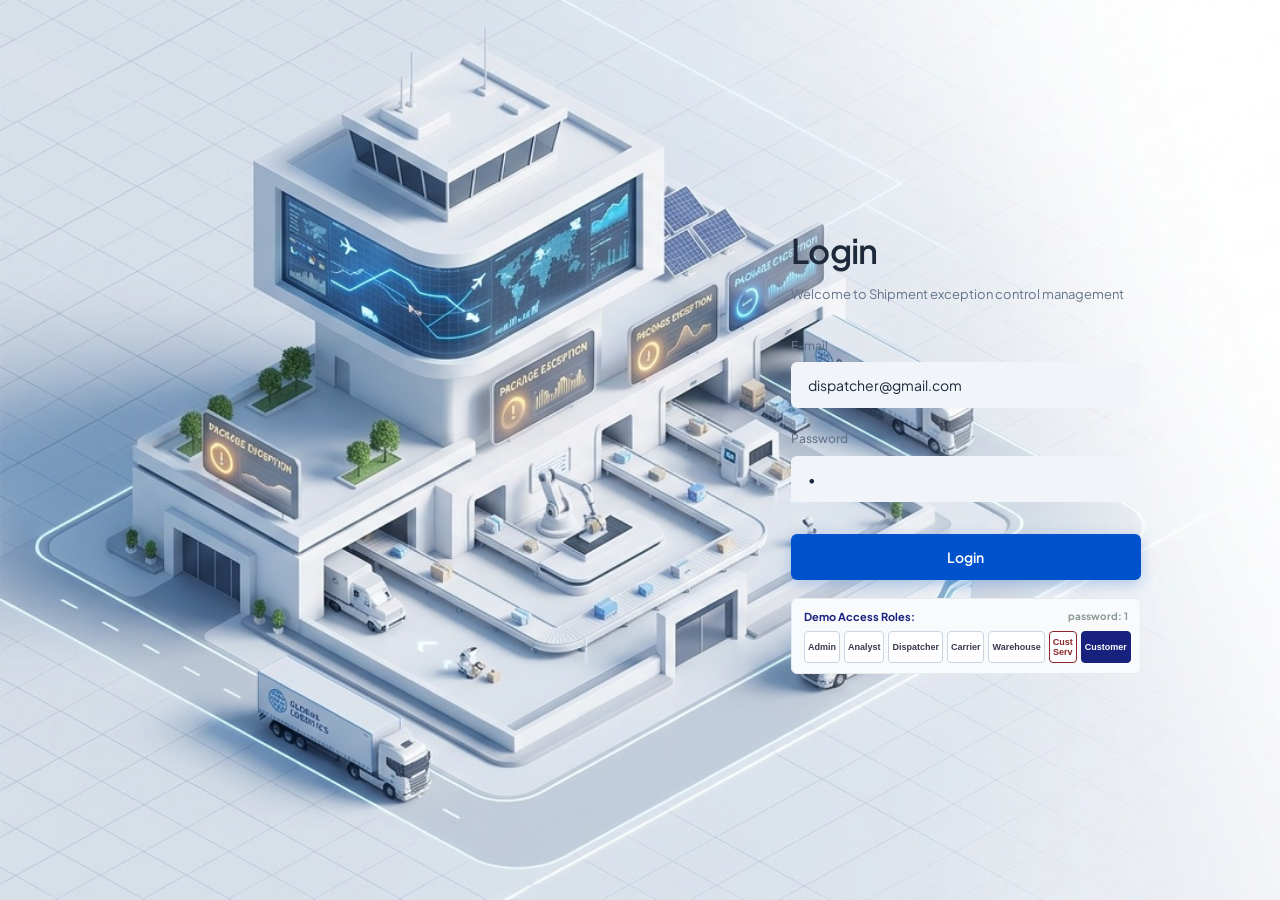
==== index.html @ fb9ab8d2 "Remove Operational Blockers and Incoming Diversion Requests sections from Warehouse Supervisor Dashb" ====
<!DOCTYPE html>
<html lang="en">

<head>
  <meta charset="UTF-8">
  <meta name="viewport" content="width=device-width, initial-scale=1.0">
  <meta name="description"
    content="BRIDGES — Shipment Exception Control Tower. Enterprise logistics deviation monitoring, carrier resource governance, and resolution analytics.">
  <title>BRIDGES — Shipment Exception Control Tower</title>

  <!-- Google Fonts: Plus Jakarta Sans & Inter for exact reference typography -->
  <link rel="preconnect" href="https://fonts.googleapis.com">
  <link rel="preconnect" href="https://fonts.gstatic.com" crossorigin>
  <link
    href="https://fonts.googleapis.com/css2?family=Plus+Jakarta+Sans:ital,wght@0,300;0,400;0,500;0,600;0,700;0,800;1,400;1,600&display=swap"
    rel="stylesheet">

  <!-- Core Stylesheets -->
  <link rel="stylesheet" href="css/main.css?v=16">
  <link rel="stylesheet" href="css/layout.css?v=102">
  <link rel="stylesheet" href="css/components.css?v=65">
  <!-- Leaflet Real-World Geographic Map Engine -->
  <link rel="stylesheet" href="css/vendor/leaflet.css?v=57">
  <!-- Phase 2: Analyst Console Stylesheet (US-17 to US-43) -->
  <link rel="stylesheet" href="css/analyst.css?v=20">
  <!-- Phase 3: Dispatcher / Planner Console Stylesheet (US-44 to US-57) -->
  <link rel="stylesheet" href="css/dispatcher.css?v=19">
  <!-- Phase 4: Carrier Operations User Stylesheet (US-58 to US-78) -->
  <link rel="stylesheet" href="css/carrier.css?v=20">
  <!-- Phase 5: Warehouse Supervisor Stylesheet -->
  <link rel="stylesheet" href="css/warehouse.css?v=96">
  <!-- Phase 6: Customer Service Stylesheet -->
  <link rel="stylesheet" href="css/customer_service.css?v=60">
  <!-- Phase 7: Customer Portal Stylesheet -->
  <link rel="stylesheet" href="css/customer_portal.css?v=52">

  <!-- Immediate Theme & Accent Loader (Prevents theme flash on load) -->
  <script>
    (function () {
      try {
        var t = localStorage.getItem('BRIDGES_THEME');
        var a = localStorage.getItem('BRIDGES_ACCENT');
        if (t && t !== 'light') {
          document.documentElement.setAttribute('data-theme', t);
        }
        if (a) {
          document.documentElement.style.setProperty('--color-royal-navy', a);
        }
      } catch (e) { }
    })();
  </script>
</head>

<body>

  <!-- Dynamic Application Root (renders Login or App Shell) -->
  <div id="app-root"></div>

  <!-- Toast Notification Container -->
  <div id="toast-container"></div>

  <!-- Generic Multi-purpose Modal -->
  <div class="modal-backdrop" id="generic-app-modal">
    <div class="modal-dialog" id="generic-modal-dialog">
      <div class="modal-header">
        <h3 class="modal-title" id="generic-modal-title">Modal Title</h3>
        <button class="modal-close-btn" onclick="UI.closeModal('generic-app-modal')">
          <svg width="18" height="18" viewBox="0 0 24 24" fill="none" stroke="currentColor" stroke-width="2"
            stroke-linecap="round" stroke-linejoin="round">
            <line x1="18" y1="6" x2="6" y2="18"></line>
            <line x1="6" y1="6" x2="18" y2="18"></line>
          </svg>
        </button>
      </div>
      <div class="modal-body" id="generic-modal-body">
        <!-- Content injected dynamically -->
      </div>
    </div>
  </div>

  <!-- Confirmation Dialog Modal -->
  <div class="modal-backdrop" id="app-confirm-modal">
    <div class="modal-dialog modal-dialog-sm">
      <div class="modal-header">
        <h3 class="modal-title">Confirm Action</h3>
        <button class="modal-close-btn" onclick="UI.closeModal('app-confirm-modal')">
          <svg width="18" height="18" viewBox="0 0 24 24" fill="none" stroke="currentColor" stroke-width="2"
            stroke-linecap="round" stroke-linejoin="round">
            <line x1="18" y1="6" x2="6" y2="18"></line>
            <line x1="6" y1="6" x2="18" y2="18"></line>
          </svg>
        </button>
      </div>
      <div class="modal-body">
        <p class="confirm-message">Are you sure you wish to proceed?</p>
      </div>
      <div class="modal-footer">
        <button type="button" class="btn btn-secondary btn-sm"
          onclick="UI.closeModal('app-confirm-modal')">Cancel</button>
        <button type="button" class="btn btn-danger btn-sm" id="confirm-modal-action-btn">Confirm</button>
      </div>
    </div>
  </div>

  <!-- Application Logic Modules in Dependency Order -->
  <script src="js/icons.js?v=19"></script>
  <script src="js/carrier_data.js?v=61"></script>
  <script src="js/store.js?v=97"></script>
  <script src="js/auth.js?v=19"></script>
  <script src="js/ui.js?v=17"></script>
  <!-- Leaflet Real-World Geographic Map Engine -->
  <script src="js/vendor/leaflet.js"></script>
  <script src="js/live_tracking_map.js?v=61"></script>

  <!-- Administrator View Controllers (Phase 1) -->
  <script src="js/views/dashboard.js?v=61"></script>
  <script src="js/views/users.js?v=64"></script>
  <script src="js/views/carriers.js?v=64"></script>
  <script src="js/views/resources.js?v=61"></script>
  <script src="js/views/analytics.js?v=102"></script>
  <script src="js/views/exceptions.js?v=20"></script>
  <script src="js/views/audit.js?v=19"></script>
  <script src="js/views/settings.js?v=62"></script>

  <!-- Control Tower Analyst View Controllers (Phase 2, US-17 to US-43) -->
  <script src="js/views/analyst_dashboard.js?v=21"></script>
  <script src="js/views/analyst_shipments.js?v=73"></script>
  <script src="js/views/analyst_onboarding.js?v=65"></script>
  <script src="js/views/analyst_inbound.js?v=65"></script>
  <script src="js/views/analyst_data_quality.js?v=65"></script>
  <script src="js/views/analyst_queue.js?v=106"></script>
  <script src="js/views/analyst_investigation.js?v=106"></script>
  <script src="js/views/analyst_war_room.js?v=15"></script>
  <script src="js/views/analyst_recoveries.js?v=66"></script>
  <script src="js/views/analyst_events.js?v=15"></script>
  <script src="js/views/analyst_history.js?v=65"></script>

  <!-- Dispatcher / Transport Planner View Controllers (Phase 3, US-44 to US-57) -->
  <script src="js/views/dispatcher_dashboard.js?v=83"></script>
  <script src="js/views/dispatcher_queue.js?v=103"></script>
  <script src="js/views/dispatcher_planning.js?v=104"></script>
  <script src="js/views/dispatcher_carriers.js?v=80"></script>
  <script src="js/views/dispatcher_recoveries.js?v=80"></script>
  <script src="js/views/dispatcher_tracking.js?v=80"></script>
  <script src="js/views/dispatcher_escalations.js?v=80"></script>
  <script src="js/views/dispatcher_approvals.js?v=80"></script>
  <script src="js/views/dispatcher_completed.js?v=80"></script>

  <!-- Phase 4: Carrier Operations User View Controllers (US-58 to US-78) -->
  <script src="js/views/carrier_dashboard.js?v=102"></script>
  <script src="js/views/carrier_requests.js?v=103"></script>
  <script src="js/views/carrier_shipments.js?v=101"></script>
  <script src="js/views/carrier_vehicles.js?v=101"></script>
  <script src="js/views/carrier_drivers.js?v=101"></script>
  <script src="js/views/carrier_execution.js?v=101"></script>
  <script src="js/views/carrier_disruptions.js?v=101"></script>
  <script src="js/views/carrier_delivery.js?v=101"></script>
  <script src="js/views/carrier_history.js?v=101"></script>

  <!-- Warehouse Supervisor View Controllers (Phase 5) -->
  <script src="js/views/warehouse_dashboard.js?v=105"></script>
  <script src="js/views/warehouse_shipments.js?v=101"></script>
  <script src="js/views/warehouse_readiness.js?v=101"></script>
  <script src="js/views/warehouse_docks.js?v=101"></script>
  <script src="js/views/warehouse_picking.js?v=101"></script>
  <script src="js/views/warehouse_loading.js?v=101"></script>
  <script src="js/views/warehouse_handover.js?v=101"></script>
  <script src="js/views/warehouse_diverted.js?v=101"></script>
  <script src="js/views/warehouse_exceptions.js?v=20"></script>
  <script src="js/views/warehouse_history.js?v=101"></script>

  <!-- Phase 6: Customer Service View Controllers -->
  <script src="js/views/cs_dashboard.js?v=101"></script>
  <script src="js/views/cs_shipments.js?v=101"></script>
  <script src="js/views/cs_shipment_detail.js?v=101"></script>
  <script src="js/views/cs_queue.js?v=101"></script>
  <script src="js/views/cs_compose.js?v=101"></script>
  <script src="js/views/cs_history.js?v=101"></script>
  <script src="js/views/cs_escalations.js?v=101"></script>
  <script src="js/views/cs_ai_assistant.js?v=101"></script>

  <!-- Phase 7: Customer Role View Controllers -->
  <script src="js/views/cust_home.js?v=101"></script>
  <script src="js/views/cust_track.js?v=101"></script>
  <script src="js/views/cust_shipment_detail.js?v=101"></script>
  <script src="js/views/cust_notifications.js?v=101"></script>
  <script src="js/views/cust_contact.js?v=101"></script>
  <script src="js/views/cust_queries.js?v=101"></script>
  <script src="js/views/cust_history.js?v=101"></script>
  <script src="js/views/cust_ai_assistant.js?v=101"></script>

  <!-- Application Entrypoint -->
  <script src="js/app.js?v=120"></script>
</body>

</html>
---- css/main.css ----
/* ==========================================================================
   BRIDGES — Shipment Exception Control Tower
   Exact Visual System matching reference dashboard mockup
   Font: Plus Jakarta Sans | Exact Hex Color Tokens
   ========================================================================== */

:root {
  /* Exact Specified Palette */
  --color-signal-red: #EA341F;      /* Critical alerts and destructive actions */
  --color-deep-red: #8C2527;        /* High-severity indicators */
  --color-royal-navy: #18217E;      /* Primary buttons and active navigation */
  --color-light-blue-grey: #E5EBEE; /* Borders, secondary surfaces */
  --color-midnight: #070724;        /* Dark text and strong contrast areas */
  --color-slate-indigo: #424989;    /* Secondary accents */
  --color-charcoal: #393A50;        /* Secondary text and navigation */
  --color-deep-blue: #09104D;       /* Sidebar accents and emphasis */
  --color-muted-sage: #8A9995;      /* Neutral statuses and subdued elements */

  /* Neutral Surfaces & Functional Accents */
  --color-white: #FFFFFF;
  --color-bg-page: #F8F9FA;
  --color-bg-sidebar: #F9FAFB;
  --color-border: #E8ECEF;
  --color-border-subtle: #F1F4F6;
  
  /* Status Colors from Mockup */
  --color-status-green-bg: #EAF7EE;
  --color-status-green-text: #1E8E3E;
  --color-status-blue-bg: #EBF3FC;
  --color-status-blue-text: #1967D2;
  --color-status-red-bg: #FDE8E6;
  --color-status-red-text: #EA341F;
  --color-status-orange-bg: #FEF3D6;
  --color-status-orange-text: #B45309;
  --color-status-grey-bg: #F1F3F5;
  --color-status-grey-text: #5F6368;

  /* Typography */
  --font-family: 'Plus Jakarta Sans', -apple-system, BlinkMacSystemFont, "Segoe UI", Roboto, sans-serif;
  
  /* Shadows */
  --shadow-sm: 0 1px 2px 0 rgba(16, 24, 40, 0.05);
  --shadow-card: 0 1px 3px 0 rgba(16, 24, 40, 0.06), 0 1px 2px 0 rgba(16, 24, 40, 0.04);
  --shadow-md: 0 4px 8px -2px rgba(16, 24, 40, 0.08), 0 2px 4px -2px rgba(16, 24, 40, 0.04);
  --shadow-app: 0 25px 60px -15px rgba(0, 0, 0, 0.45), 0 0 0 1px rgba(255, 255, 255, 0.08);

  /* Radius */
  --radius-xs: 4px;
  --radius-sm: 6px;
  --radius-md: 10px;
  --radius-lg: 14px;
  --radius-xl: 18px;
  --radius-app: 20px;
  --radius-full: 9999px;

  /* Transitions */
  --transition-fast: 0.15s ease;
  --transition-normal: 0.25s ease;
}

/* ==========================================================================
   THEME PALETTES & COLOR CUSTOMIZATIONS (US-Settings)
   ========================================================================== */

/* 1. Obsidian Dark Mode */
html[data-theme="dark"] {
  --color-white: #111827;
  --color-bg-page: #0B0F19;
  --color-bg-sidebar: #0E1626;
  --color-border: #1F293D;
  --color-border-subtle: #192233;
  --color-midnight: #F8FAFC;
  --color-charcoal: #CBD5E1;
  --color-muted-sage: #94A3B8;
  --color-light-blue-grey: #1E293B;
  --color-deep-blue: #1E293B;
  --color-status-green-bg: #064E3B;
  --color-status-green-text: #34D399;
  --color-status-blue-bg: #1E3A8A;
  --color-status-blue-text: #60A5FA;
  --color-status-red-bg: #7F1D1D;
  --color-status-red-text: #F87171;
  --color-status-orange-bg: #78350F;
  --color-status-orange-text: #FBBF24;
  --color-status-grey-bg: #1E293B;
  --color-status-grey-text: #94A3B8;
}

/* 2. Midnight Cyber Blue */
html[data-theme="midnight"] {
  --color-white: #0F172A;
  --color-bg-page: #070D1E;
  --color-bg-sidebar: #0A122C;
  --color-border: #1E293B;
  --color-border-subtle: #172554;
  --color-midnight: #F1F5F9;
  --color-charcoal: #94A3B8;
  --color-muted-sage: #64748B;
  --color-light-blue-grey: #1E293B;
  --color-royal-navy: #2563EB;
  --color-deep-blue: #1D4ED8;
  --color-status-green-bg: #022C22;
  --color-status-green-text: #34D399;
  --color-status-blue-bg: #172554;
  --color-status-blue-text: #38BDF8;
  --color-status-red-bg: #450A0A;
  --color-status-red-text: #F87171;
}

/* 3. Emerald Eco-Logistics */
html[data-theme="emerald"] {
  --color-white: #FFFFFF;
  --color-bg-page: #F0FDF4;
  --color-bg-sidebar: #F7FEE7;
  --color-border: #DCFCE7;
  --color-border-subtle: #BBF7D0;
  --color-midnight: #064E3B;
  --color-charcoal: #166534;
  --color-muted-sage: #65A30D;
  --color-light-blue-grey: #E2E8F0;
  --color-royal-navy: #059669;
  --color-deep-blue: #047857;
}

/* 4. Sunset Amber Industrial */
html[data-theme="sunset"] {
  --color-white: #FFFFFF;
  --color-bg-page: #FFFBEB;
  --color-bg-sidebar: #FEF3C7;
  --color-border: #FDE68A;
  --color-border-subtle: #FEF08A;
  --color-midnight: #451A03;
  --color-charcoal: #78350F;
  --color-muted-sage: #92400E;
  --color-light-blue-grey: #E5E7EB;
  --color-royal-navy: #EA580C;
  --color-deep-blue: #C2410C;
}

/* Theme Adaptive Components for Dark/Midnight Modes */
html[data-theme="dark"] input:not([type="checkbox"]):not([type="radio"]),
html[data-theme="dark"] select,
html[data-theme="dark"] textarea,
html[data-theme="midnight"] input:not([type="checkbox"]):not([type="radio"]),
html[data-theme="midnight"] select,
html[data-theme="midnight"] textarea {
  background-color: #1E293B !important;
  color: #F8FAFC !important;
  border-color: #334155 !important;
}

html[data-theme="dark"] .panel,
html[data-theme="midnight"] .panel,
html[data-theme="dark"] .card,
html[data-theme="midnight"] .card,
html[data-theme="dark"] .modal-dialog,
html[data-theme="midnight"] .modal-dialog {
  background-color: var(--color-white) !important;
  border-color: var(--color-border) !important;
  color: var(--color-midnight) !important;
}

html[data-theme="dark"] .table,
html[data-theme="midnight"] .table,
html[data-theme="dark"] .data-table,
html[data-theme="midnight"] .data-table {
  color: #E2E8F0 !important;
}

html[data-theme="dark"] .table th,
html[data-theme="midnight"] .table th,
html[data-theme="dark"] .data-table th,
html[data-theme="midnight"] .data-table th {
  background-color: #1E293B !important;
  color: #94A3B8 !important;
  border-color: #334155 !important;
}

html[data-theme="dark"] .table td,
html[data-theme="midnight"] .table td,
html[data-theme="dark"] .data-table td,
html[data-theme="midnight"] .data-table td {
  border-color: #1E293B !important;
  color: #E2E8F0 !important;
}

html[data-theme="dark"] .table tbody tr:hover,
html[data-theme="midnight"] .table tbody tr:hover,
html[data-theme="dark"] .data-table tbody tr:hover,
html[data-theme="midnight"] .data-table tbody tr:hover {
  background-color: rgba(255, 255, 255, 0.04) !important;
}

html[data-theme="dark"] .app-topbar,
html[data-theme="midnight"] .app-topbar {
  background-color: var(--color-bg-sidebar) !important;
  border-color: var(--color-border) !important;
}

html[data-theme="dark"] .user-profile-card,
html[data-theme="midnight"] .user-profile-card {
  background-color: #162035 !important;
  border-color: #1E293B !important;
}

html[data-theme="dark"] .app-sidebar,
html[data-theme="midnight"] .app-sidebar {
  background-color: var(--color-bg-sidebar) !important;
  border-color: var(--color-border) !important;
}

/* Reset */
*, *::before, *::after {
  box-sizing: border-box;
  margin: 0;
  padding: 0;
}

html, body {
  height: 100%;
  width: 100%;
  font-family: var(--font-family);
  font-size: 13px;
  line-height: 1.45;
  color: var(--color-midnight);
  -webkit-font-smoothing: antialiased;
  -moz-osx-font-smoothing: grayscale;
}

/* Full Viewport App Presentation */
body {
  margin: 0;
  padding: 0;
  width: 100vw;
  height: 100vh;
  overflow: hidden;
  background-color: var(--color-white);
}

body.modal-open {
  overflow: hidden;
}

a {
  color: inherit;
  text-decoration: none;
}

/* Typography Helpers */
h1, h2, h3, h4, h5, h6 {
  font-family: var(--font-family);
  color: var(--color-midnight);
  font-weight: 700;
  letter-spacing: -0.01em;
}

.font-bold { font-weight: 700 !important; }
.font-semibold { font-weight: 600 !important; }
.font-medium { font-weight: 500 !important; }
.font-normal { font-weight: 400 !important; }

.text-navy { color: var(--color-royal-navy) !important; }
.text-danger { color: var(--color-signal-red) !important; }
.text-deep-red { color: var(--color-deep-red) !important; }
.text-muted { color: #8A9995 !important; }
.text-charcoal { color: var(--color-charcoal) !important; }
.text-midnight { color: var(--color-midnight) !important; }
.text-success { color: #1E8E3E !important; }
.text-warning { color: #B45309 !important; }

.text-xs { font-size: 11px !important; }
.text-sm { font-size: 12px !important; }
.text-base { font-size: 13px !important; }
.text-lg { font-size: 15px !important; }
.text-xl { font-size: 18px !important; }
.text-2xl { font-size: 24px !important; }

.text-right { text-align: right !important; }
.text-center { text-align: center !important; }

.flex { display: flex !important; }
.flex-1 { flex: 1 !important; }
.flex-between { display: flex !important; justify-content: space-between !important; align-items: center !important; }
.items-center { display: flex !important; align-items: center !important; }
.w-full { width: 100% !important; }
.cursor-pointer { cursor: pointer !important; }
.block { display: block !important; }

/* Spacing */
.mt-1 { margin-top: 4px !important; }
.mt-2 { margin-top: 8px !important; }
.mt-3 { margin-top: 12px !important; }
.mt-4 { margin-top: 16px !important; }
.mt-5 { margin-top: 24px !important; }
.mb-2 { margin-bottom: 8px !important; }
.mb-3 { margin-bottom: 12px !important; }
.mb-4 { margin-bottom: 16px !important; }
.p-3 { padding: 12px !important; }
.p-4 { padding: 16px !important; }
.p-5 { padding: 24px !important; }

/* Micro-animations */
@keyframes fadeIn {
  from { opacity: 0; transform: translateY(4px); }
  to { opacity: 1; transform: translateY(0); }
}

@keyframes slideInRight {
  from { opacity: 0; transform: translateX(20px); }
  to { opacity: 1; transform: translateX(0); }
}

.animate-fade-in {
  animation: fadeIn 0.2s cubic-bezier(0.16, 1, 0.3, 1) forwards;
}

.animate-slide-in {
  animation: slideInRight 0.25s cubic-bezier(0.16, 1, 0.3, 1) forwards;
}
---- css/layout.css ----
/* ==========================================================================
   BRIDGES — Layout Architecture
   Encased frame, Sidebar, Topbar, Main Shell matching reference mockup
   ========================================================================== */

/* Full Viewport App Shell */
.app-layout {
  display: flex;
  width: 100vw;
  height: 100vh;
  max-width: 100vw;
  max-height: 100vh;
  background-color: var(--color-white);
  border-radius: 0;
  box-shadow: none;
  border: none;
  overflow: hidden;
  position: relative;
}

/* ==========================================================================
   SIDEBAR (Matches reference: Light-grey, logo, nav groups, bottom user profile)
   ========================================================================== */
.app-sidebar {
  width: 226px;
  min-width: 226px;
  height: 100%;
  background-color: var(--color-bg-sidebar);
  border-right: 1px solid var(--color-border);
  display: flex;
  flex-direction: column;
  transition: width var(--transition-normal), min-width var(--transition-normal);
  z-index: 40;
  user-select: none;
}

.sidebar-is-collapsed .app-sidebar {
  width: 68px;
  min-width: 68px;
}

/* Sidebar Top */
.sidebar-top {
  height: 58px;
  display: flex;
  align-items: center;
  justify-content: space-between;
  padding: 0 16px;
  border-bottom: 1px solid var(--color-border);
}

.sidebar-brand {
  display: flex;
  align-items: center;
  gap: 10px;
  cursor: pointer;
}

.brand-logo-icon {
  width: 32px;
  height: 32px;
  background-color: var(--color-royal-navy);
  border-radius: 8px;
  display: flex;
  align-items: center;
  justify-content: center;
  box-shadow: 0 2px 5px rgba(24, 33, 126, 0.25);
  flex-shrink: 0;
}

.brand-name {
  font-size: 15.5px;
  font-weight: 800;
  letter-spacing: 0.5px;
  color: var(--color-midnight);
}

.sidebar-collapse-btn {
  background: transparent;
  border: none;
  cursor: pointer;
  color: #64748B;
  padding: 5px;
  border-radius: var(--radius-sm);
  display: flex;
  align-items: center;
  justify-content: center;
  transition: all var(--transition-fast);
}

.sidebar-collapse-btn:hover {
  background-color: #EAECEF;
  color: var(--color-midnight);
}

.sidebar-is-collapsed .brand-name {
  display: none;
}

/* Sidebar Navigation Items */
.sidebar-nav {
  flex: 1;
  overflow-y: auto;
  overflow-x: hidden;
  padding: 16px 12px;
}

.sidebar-nav::-webkit-scrollbar {
  width: 4px;
}
.sidebar-nav::-webkit-scrollbar-thumb {
  background-color: #E2E8F0;
  border-radius: 4px;
}

.nav-group-title {
  display: none !important;
}

.sidebar-is-collapsed .nav-group-title {
  display: none;
}

.nav-list {
  list-style: none;
  display: flex;
  flex-direction: column;
  gap: 4px;
  padding: 0;
  margin: 0;
}

.nav-link {
  display: flex;
  align-items: center;
  justify-content: space-between;
  padding: 10px 14px;
  border-radius: 9px;
  color: #475569;
  font-weight: 500;
  font-size: 13px;
  transition: all var(--transition-fast);
  cursor: pointer;
}

.nav-link-left {
  display: flex;
  align-items: center;
  gap: 12px;
  overflow: hidden;
}

.nav-link:hover {
  background-color: #EFF2F5;
  color: var(--color-midnight);
}

.nav-link.active {
  background-color: var(--color-white);
  color: var(--color-royal-navy);
  font-weight: 700;
  box-shadow: 0 1px 3px rgba(0, 0, 0, 0.05);
  border: 1px solid #EDF2F7;
}

.nav-icon {
  display: flex;
  align-items: center;
  justify-content: center;
  color: inherit;
  flex-shrink: 0;
}

.nav-label {
  white-space: nowrap;
  overflow: hidden;
  text-overflow: ellipsis;
}

.nav-arrow {
  font-size: 11px;
  color: #94A3B8;
  display: flex;
}

.sidebar-is-collapsed .nav-label,
.sidebar-is-collapsed .nav-arrow {
  display: none;
}

.sidebar-is-collapsed .nav-link {
  justify-content: center;
  padding: 9px 0;
}

/* Submenu under Shipment */
.nav-submenu {
  list-style: none;
  padding-left: 32px;
  display: flex;
  flex-direction: column;
  gap: 2px;
  margin-top: 2px;
}

.subnav-link {
  display: flex;
  align-items: center;
  padding: 5px 10px;
  border-radius: 6px;
  color: #64748B;
  font-size: 11.5px;
  font-weight: 500;
  transition: all var(--transition-fast);
}

.subnav-link:hover {
  color: var(--color-royal-navy);
  background-color: #EEF2F6;
}

.subnav-link.active {
  color: var(--color-royal-navy);
  font-weight: 700;
}

.sidebar-is-collapsed .nav-submenu {
  display: none;
}

/* Sidebar Footer (Profile Card matching reference: Bima Ary / Bridges Coordinator) */
.sidebar-footer {
  padding: 10px 12px;
  border-top: 1px solid var(--color-border);
  background-color: var(--color-bg-sidebar);
}

.user-profile-card {
  display: flex;
  align-items: center;
  gap: 10px;
  padding: 6px 8px;
  border-radius: 9px;
  background-color: var(--color-white);
  border: 1px solid #E8ECEF;
  cursor: pointer;
  transition: all var(--transition-fast);
}

.user-profile-card:hover {
  border-color: #CBD5E1;
  box-shadow: 0 1px 3px rgba(0, 0, 0, 0.05);
}

.profile-avatar-wrap {
  width: 32px;
  height: 32px;
  border-radius: 6px;
  overflow: hidden;
  flex-shrink: 0;
}

.profile-avatar-img {
  width: 100%;
  height: 100%;
  object-fit: cover;
}

.profile-info-wrap {
  display: flex;
  flex-direction: column;
  flex: 1;
  overflow: hidden;
}

.profile-name {
  font-size: 12px;
  font-weight: 700;
  color: var(--color-midnight);
  white-space: nowrap;
  overflow: hidden;
  text-overflow: ellipsis;
}

.profile-sub {
  font-size: 10.5px;
  color: #64748B;
  white-space: nowrap;
  overflow: hidden;
  text-overflow: ellipsis;
}

.profile-chevron {
  color: #94A3B8;
  display: flex;
  align-items: center;
}

.profile-logout-icon-btn {
  background: transparent;
  border: none;
  cursor: pointer;
  color: #94A3B8;
  display: flex;
  align-items: center;
  justify-content: center;
  padding: 5px;
  border-radius: 6px;
  transition: all var(--transition-fast);
  margin-left: auto;
}

.profile-logout-icon-btn:hover {
  background: #FEE2E2;
  color: #EA341F;
}

.sidebar-is-collapsed .profile-info-wrap,
.sidebar-is-collapsed .profile-chevron,
.sidebar-is-collapsed .profile-logout-icon-btn {
  display: none;
}

.sidebar-is-collapsed .user-profile-card {
  padding: 4px;
  justify-content: center;
}

/* ==========================================================================
   MAIN CONTENT WRAPPER & TOPBAR (Matching reference image)
   ========================================================================== */
.app-main-wrapper {
  flex: 1;
  display: flex;
  flex-direction: column;
  height: 100%;
  overflow: hidden;
  background-color: var(--color-white);
}

.app-topbar {
  height: 56px;
  min-height: 56px;
  background-color: var(--color-white);
  border-bottom: 1px solid var(--color-border);
  display: flex;
  align-items: center;
  justify-content: space-between;
  padding: 0 20px;
  z-index: 30;
}

.topbar-left {
  display: flex;
  align-items: center;
}

.topbar-page-title {
  font-size: 17px;
  font-weight: 700;
  color: var(--color-midnight);
  letter-spacing: -0.01em;
}

.topbar-right {
  display: flex;
  align-items: center;
  gap: 12px;
}

/* ==========================================================================
   COMMAND SEARCH BAR & QUICK-ACTION PALETTE (Unique Modern Stadium Design)
   ========================================================================== */
.global-search-container {
  position: relative;
  display: flex;
  align-items: center;
}

.global-search-bar {
  position: relative;
  display: flex;
  align-items: center;
  gap: 8px;
  height: 38px;
  width: 330px;
  padding: 0 8px 0 6px;
  border-radius: 9999px;
  background: linear-gradient(135deg, #F8FAFC 0%, #F1F5F9 100%);
  border: 1.5px solid #E2E8F0;
  box-shadow: inset 0 1px 2px rgba(255, 255, 255, 0.8), 0 1px 3px rgba(15, 23, 42, 0.04);
  cursor: text;
  transition: all 0.25s cubic-bezier(0.16, 1, 0.3, 1);
  box-sizing: border-box;
}

.global-search-bar:hover {
  background: #FFFFFF;
  border-color: #CBD5E1;
  box-shadow: inset 0 1px 2px rgba(255, 255, 255, 0.9), 0 3px 8px rgba(15, 23, 42, 0.06);
}

.global-search-bar:focus-within {
  width: 400px;
  background: #FFFFFF;
  border-color: var(--color-royal-navy, #18217E);
  box-shadow: 0 0 0 3px rgba(24, 33, 126, 0.12), 0 6px 20px rgba(24, 33, 126, 0.08);
}

/* Glowing Lens Ring */
.search-lens-ring {
  width: 26px;
  height: 26px;
  border-radius: 50%;
  background: rgba(24, 33, 126, 0.06);
  color: var(--color-royal-navy, #18217E);
  display: flex;
  align-items: center;
  justify-content: center;
  flex-shrink: 0;
  transition: all 0.2s ease;
}

.global-search-bar:focus-within .search-lens-ring {
  background: var(--color-royal-navy, #18217E);
  color: #FFFFFF;
  transform: scale(1.05);
}

/* Intelligent Scope Chip */
.search-scope-chip {
  display: inline-flex;
  align-items: center;
  gap: 4px;
  padding: 2px 7px;
  border-radius: 9999px;
  background: rgba(24, 33, 126, 0.08);
  color: var(--color-royal-navy, #18217E);
  font-size: 10px;
  font-weight: 700;
  letter-spacing: 0.3px;
  text-transform: uppercase;
  flex-shrink: 0;
  user-select: none;
}

.search-scope-chip .scope-sparkle {
  color: #F59E0B;
  font-size: 11px;
}

/* Input text */
.global-search-bar input {
  flex: 1;
  min-width: 0;
  height: 100%;
  border: none;
  background: transparent;
  outline: none;
  font-size: 12px;
  font-weight: 500;
  color: var(--color-midnight, #0F172A);
  font-family: inherit;
  padding: 0;
  margin: 0;
}

.global-search-bar input::placeholder {
  color: #94A3B8;
  font-size: 11.5px;
  font-weight: 400;
}

/* Clear Button */
.search-clear-btn {
  width: 18px;
  height: 18px;
  border-radius: 50%;
  border: none;
  background: #E2E8F0;
  color: #64748B;
  font-size: 10px;
  font-weight: 700;
  cursor: pointer;
  display: flex;
  align-items: center;
  justify-content: center;
  flex-shrink: 0;
  padding: 0;
  transition: all 0.15s ease;
}

.search-clear-btn:hover {
  background: #CBD5E1;
  color: #0F172A;
}

/* Tactile 3D Keycaps */
.search-keycap-group {
  display: inline-flex;
  align-items: center;
  gap: 3px;
  flex-shrink: 0;
  user-select: none;
}

.search-kbd-key {
  display: inline-flex;
  align-items: center;
  justify-content: center;
  min-width: 18px;
  height: 18px;
  padding: 0 4px;
  font-size: 9.5px;
  font-weight: 700;
  font-family: -apple-system, BlinkMacSystemFont, "Segoe UI", Roboto, sans-serif;
  color: #475569;
  background: #FFFFFF;
  border: 1px solid #CBD5E1;
  border-bottom: 2px solid #94A3B8;
  border-radius: 4px;
  box-shadow: 0 1px 1px rgba(0, 0, 0, 0.05);
  line-height: 1;
}

.global-search-bar:focus-within .search-kbd-key {
  border-color: #94A3B8;
  color: #1E293B;
}

/* Quick-Suggestions Dropdown Palette */
.search-suggestions-dropdown {
  position: absolute;
  top: calc(100% + 8px);
  right: 0;
  width: 400px;
  background: #FFFFFF;
  border: 1px solid #E2E8F0;
  border-radius: 12px;
  box-shadow: 0 12px 32px rgba(15, 23, 42, 0.12), 0 2px 6px rgba(15, 23, 42, 0.04);
  padding: 12px 14px;
  z-index: 1000;
  animation: searchDropFade 0.18s cubic-bezier(0.16, 1, 0.3, 1);
}

@keyframes searchDropFade {
  from { opacity: 0; transform: translateY(-4px); }
  to { opacity: 1; transform: translateY(0); }
}

.suggestions-header {
  display: flex;
  align-items: center;
  justify-content: space-between;
  margin-bottom: 8px;
  padding-bottom: 6px;
  border-bottom: 1px solid #F1F5F9;
}

.suggestions-title {
  font-size: 11px;
  font-weight: 700;
  color: #475569;
  text-transform: uppercase;
  letter-spacing: 0.4px;
}

.suggestions-hint {
  font-size: 10px;
  color: #94A3B8;
}

.suggestions-chips-row {
  display: flex;
  flex-wrap: wrap;
  gap: 6px;
  margin-bottom: 10px;
}

.sugg-chip {
  display: inline-flex;
  align-items: center;
  gap: 5px;
  padding: 5px 10px;
  border-radius: 8px;
  border: 1px solid #E2E8F0;
  background: #F8FAFC;
  color: #334155;
  font-size: 11.5px;
  font-weight: 600;
  cursor: pointer;
  transition: all 0.15s ease;
}

.sugg-chip:hover {
  background: #EEF2F6;
  border-color: #CBD5E1;
  color: var(--color-royal-navy, #18217E);
  transform: translateY(-1px);
}

.sugg-chip .sugg-icon {
  font-size: 12px;
}

.suggestions-footer {
  font-size: 11px;
  color: #64748B;
  background: #F8FAFC;
  padding: 6px 10px;
  border-radius: 6px;
  line-height: 1.4;
}

.suggestions-footer code {
  background: #E2E8F0;
  padding: 1px 4px;
  border-radius: 3px;
  font-size: 10px;
  color: #0F172A;
}

/* Dark Theme Overrides */
html[data-theme="dark"] .global-search-bar,
html[data-theme="midnight"] .global-search-bar {
  background: rgba(30, 41, 59, 0.7);
  border-color: #334155;
  box-shadow: inset 0 1px 1px rgba(255, 255, 255, 0.05);
}

html[data-theme="dark"] .global-search-bar:focus-within,
html[data-theme="midnight"] .global-search-bar:focus-within {
  background: #0F172A;
  border-color: #38BDF8;
  box-shadow: 0 0 0 3px rgba(56, 189, 248, 0.2);
}

html[data-theme="dark"] .global-search-bar input,
html[data-theme="midnight"] .global-search-bar input {
  color: #F8FAFC;
}

html[data-theme="dark"] .search-lens-ring,
html[data-theme="midnight"] .search-lens-ring {
  background: rgba(56, 189, 248, 0.15);
  color: #38BDF8;
}

html[data-theme="dark"] .search-scope-chip,
html[data-theme="midnight"] .search-scope-chip {
  background: rgba(56, 189, 248, 0.15);
  color: #38BDF8;
}

html[data-theme="dark"] .search-kbd-key,
html[data-theme="midnight"] .search-kbd-key {
  background: #1E293B;
  color: #94A3B8;
  border-color: #475569;
  border-bottom-color: #334155;
}

html[data-theme="dark"] .search-suggestions-dropdown,
html[data-theme="midnight"] .search-suggestions-dropdown {
  background: #0F172A;
  border-color: #334155;
  box-shadow: 0 12px 32px rgba(0, 0, 0, 0.4);
}

html[data-theme="dark"] .sugg-chip,
html[data-theme="midnight"] .sugg-chip {
  background: #1E293B;
  border-color: #334155;
  color: #E2E8F0;
}

html[data-theme="dark"] .sugg-chip:hover,
html[data-theme="midnight"] .sugg-chip:hover {
  background: #334155;
  border-color: #38BDF8;
  color: #38BDF8;
}

html[data-theme="dark"] .suggestions-footer,
html[data-theme="midnight"] .suggestions-footer {
  background: #1E293B;
  color: #94A3B8;
}

/* Topbar round notification buttons with red badge counts */
.topbar-round-btn {
  position: relative;
  width: 36px;
  height: 36px;
  box-sizing: border-box;
  display: flex;
  align-items: center;
  justify-content: center;
  border-radius: 8px;
  border: 1px solid #E2E8F0;
  background-color: var(--color-white);
  color: #475569;
  cursor: pointer;
  transition: all var(--transition-fast);
  flex-shrink: 0;
}

.topbar-round-btn:hover {
  background-color: #F8F9FA;
  color: var(--color-midnight);
  border-color: #CBD5E1;
}

.topbar-badge-pill {
  position: absolute;
  top: -4px;
  right: -4px;
  min-width: 15px;
  height: 15px;
  padding: 0 3px;
  font-size: 9.5px;
  font-weight: 700;
  border-radius: 9999px;
  display: flex;
  align-items: center;
  justify-content: center;
  color: var(--color-white);
  background-color: var(--color-signal-red);
  border: 1.5px solid var(--color-white);
}

/* App Main Content Area */
.app-main-content {
  flex: 1;
  overflow-y: auto;
  padding: 16px 20px;
  background-color: var(--color-white);
}

.app-main-content::-webkit-scrollbar {
  width: 6px;
}
.app-main-content::-webkit-scrollbar-thumb {
  background-color: #E2E8F0;
  border-radius: 4px;
}

/* ==========================================================================
   LOGIN VIEW (Full Viewport - 3D Isometric Shipment Exception Control Tower)
   ========================================================================== */
.login-wrapper {
  height: 100vh;
  width: 100vw;
  display: flex;
  align-items: center;
  justify-content: center;
  background-color: #FFFFFF;
  position: fixed;
  top: 0;
  left: 0;
  z-index: 1000;
  padding: 0;
  margin: 0;
  overflow: hidden;
}

.login-card-container {
  width: 100vw;
  height: 100vh;
  max-width: 100vw;
  max-height: 100vh;
  background-color: #FFFFFF;
  background-image: url('../assets/login-exception-tower-clean.jpg');
  background-size: auto 100%;
  background-position: left center;
  background-repeat: no-repeat;
  border-radius: 0;
  box-shadow: none;
  border: none;
  margin: 0;
  padding: 0;
  display: flex;
  position: relative;
  overflow: hidden;
}

.login-illustration-side {
  flex: 1.35;
  height: 100%;
  /* Spacer over 3D isometric shipment exception control tower illustration */
}

.login-form-side {
  flex: 0.85;
  height: 100%;
  display: flex;
  align-items: center;
  justify-content: center;
  padding: 40px 90px 40px 30px;
  box-sizing: border-box;
  background: transparent;
}

.login-form-content {
  width: 100%;
  max-width: 350px;
}

.login-title {
  font-size: 34px;
  font-weight: 600;
  color: #1E293B;
  margin: 0 0 10px 0;
  letter-spacing: -0.02em;
  font-family: 'Plus Jakarta Sans', sans-serif;
}

.login-subtitle {
  font-size: 13px;
  color: #64748B;
  line-height: 1.5;
  margin: 0 0 32px 0;
  font-weight: 400;
}

.login-field-group {
  margin-bottom: 22px;
}

.login-field-label {
  display: block;
  font-size: 12px;
  font-weight: 500;
  color: #64748B;
  margin-bottom: 8px;
}

.login-input {
  width: 100%;
  background-color: #F1F4F9;
  border: 1px solid transparent;
  border-radius: 6px;
  padding: 13px 16px;
  font-size: 14px;
  color: #1E293B;
  box-sizing: border-box;
  outline: none;
  transition: all 0.2s ease;
  font-family: inherit;
}

.login-input:focus {
  background-color: #FFFFFF;
  border-color: #0052CC;
  box-shadow: 0 0 0 3px rgba(0, 82, 204, 0.12);
}

.btn-login-submit {
  width: 100%;
  background-color: #0052CC;
  color: #FFFFFF;
  border: none;
  border-radius: 6px;
  padding: 14px;
  font-size: 14px;
  font-weight: 600;
  cursor: pointer;
  transition: all 0.2s ease;
  box-shadow: 0 4px 14px rgba(0, 82, 204, 0.25);
  font-family: inherit;
  text-align: center;
  margin-top: 10px;
}

.btn-login-submit:hover {
  background-color: #0045B0;
  box-shadow: 0 6px 18px rgba(0, 82, 204, 0.35);
  transform: translateY(-1px);
}

.btn-login-submit:active {
  transform: translateY(0);
}

/* Modals */
.modal-backdrop {
  position: fixed;
  top: 0;
  left: 0;
  width: 100vw;
  height: 100vh;
  background-color: rgba(3, 4, 18, 0.6);
  backdrop-filter: blur(3px);
  display: flex;
  align-items: center;
  justify-content: center;
  z-index: 500;
  opacity: 0;
  pointer-events: none;
  transition: opacity var(--transition-fast);
}

.modal-backdrop.active {
  opacity: 1;
  pointer-events: auto;
}

.modal-dialog {
  background-color: var(--color-white);
  border-radius: var(--radius-lg);
  box-shadow: var(--shadow-app);
  width: 100%;
  max-width: 620px;
  max-height: 90vh;
  overflow-y: auto;
  border: 1px solid var(--color-border);
  display: flex;
  flex-direction: column;
}

.modal-dialog-sm { max-width: 420px; }

.modal-header {
  padding: 16px 20px;
  border-bottom: 1px solid var(--color-border);
  display: flex;
  align-items: center;
  justify-content: space-between;
}

.modal-title {
  font-size: 15px;
  font-weight: 700;
  color: var(--color-midnight);
}

.modal-close-btn {
  background: transparent;
  border: none;
  cursor: pointer;
  color: #94A3B8;
  padding: 4px;
  display: flex;
  align-items: center;
}

.modal-close-btn:hover { color: var(--color-midnight); }

.modal-body {
  padding: 20px;
  overflow-y: auto;
}

.modal-footer {
  padding: 14px 20px;
  border-top: 1px solid var(--color-border);
  display: flex;
  justify-content: flex-end;
  gap: 10px;
  background-color: #FAFAFB;
  border-bottom-left-radius: var(--radius-lg);
  border-bottom-right-radius: var(--radius-lg);
}

/* Toasts */
#toast-container {
  position: fixed;
  bottom: 24px;
  right: 24px;
  z-index: 600;
  display: flex;
  flex-direction: column;
  gap: 8px;
  max-width: 360px;
}

.toast {
  background-color: var(--color-white);
  border-radius: 9px;
  box-shadow: 0 10px 25px rgba(0, 0, 0, 0.12);
  border-left: 4px solid var(--color-royal-navy);
  border: 1px solid #E2E8F0;
  border-left-width: 4px;
  padding: 10px 12px;
  display: flex;
  align-items: center;
  gap: 10px;
  font-size: 12.5px;
  color: var(--color-midnight);
}

.toast-success { border-left-color: #1E8E3E; }
.toast-error { border-left-color: var(--color-signal-red); }
.toast-info { border-left-color: var(--color-royal-navy); }

.toast-content { flex: 1; }
.toast-close { background: transparent; border: none; cursor: pointer; color: #94A3B8; }
.toast-fade-out { opacity: 0; transform: translateX(20px); }

/* ==========================================================================
   USE CASE 4.1 END-TO-END FLOW BAR & VALUE METRICS BANNER
   ========================================================================== */
.usecase-flow-bar-container {
  background: #FFFFFF;
  border-bottom: 1px solid #E2E8F0;
  padding: 8px 18px;
  flex-shrink: 0;
  transition: all 0.2s ease;
  z-index: 25;
}

.usecase-flow-top-row {
  display: flex;
  align-items: center;
  justify-content: space-between;
  gap: 12px;
  flex-wrap: wrap;
}

.usecase-flow-title-group {
  display: flex;
  align-items: center;
  gap: 8px;
  flex-wrap: wrap;
}

.usecase-flow-badge {
  font-size: 10px;
  font-weight: 800;
  text-transform: uppercase;
  letter-spacing: 0.5px;
  padding: 2px 7px;
  border-radius: 4px;
  background: rgba(24, 33, 126, 0.08);
  color: #18217E;
  border: 1px solid rgba(24, 33, 126, 0.2);
}

.usecase-flow-title {
  font-size: 13px;
  font-weight: 800;
  color: #070724;
}

.usecase-flow-step-pill {
  font-size: 11px;
  font-weight: 700;
  color: #18217E;
  background: #EBF3FC;
  padding: 2px 8px;
  border-radius: 12px;
  border: 1px solid #C7DCFA;
}

.usecase-flow-metrics-group {
  display: flex;
  align-items: center;
  gap: 8px;
  flex-wrap: wrap;
}

.usecase-metric-chip {
  font-size: 11px;
  color: #393A50;
  background: #F8FAFC;
  border: 1px solid #E2E8F0;
  padding: 3px 8px;
  border-radius: 12px;
  white-space: nowrap;
}

.usecase-collapse-toggle {
  background: transparent;
  border: 1px solid #CBD5E1;
  border-radius: 4px;
  padding: 3px 6px;
  cursor: pointer;
  color: #64748B;
  display: inline-flex;
  align-items: center;
  justify-content: center;
  transition: all 0.2s;
}

.usecase-collapse-toggle:hover {
  background: #E2E8F0;
  color: #070724;
}

.usecase-flow-steps-row {
  display: grid;
  grid-template-columns: repeat(8, 1fr);
  gap: 6px;
  margin-top: 8px;
  transition: all 0.2s ease;
}

.usecase-flow-bar-container.is-collapsed .usecase-flow-steps-row {
  display: none !important;
}

.usecase-flow-step-item {
  display: flex;
  align-items: center;
  gap: 6px;
  padding: 5px 8px;
  background: #F8FAFC;
  border: 1px solid #E2E8F0;
  border-radius: 6px;
  cursor: pointer;
  position: relative;
  transition: all 0.15s;
  user-select: none;
}

.usecase-flow-step-item:hover {
  border-color: #18217E;
  background: #F0F4FF;
  transform: translateY(-1px);
}

.usecase-flow-step-item.active {
  background: #18217E;
  border-color: #18217E;
  color: #FFFFFF;
  box-shadow: 0 2px 6px rgba(24, 33, 126, 0.25);
}

.usecase-flow-step-item.active .usecase-step-num-pill {
  background: #FFFFFF;
  color: #18217E;
  font-weight: 800;
}

.usecase-flow-step-item.active .usecase-step-name {
  color: #FFFFFF;
  font-weight: 800;
}

.usecase-flow-step-item.active .usecase-step-actor {
  color: #CBD5E1;
}

.usecase-flow-step-item.active .usecase-step-arrow {
  color: #93C5FD;
}

.usecase-flow-step-item.past {
  border-color: #CBD5E1;
  background: #F1F5F9;
}

.usecase-step-num-pill {
  width: 17px;
  height: 17px;
  border-radius: 50%;
  background: #E2E8F0;
  color: #070724;
  font-size: 9.5px;
  font-weight: 700;
  display: flex;
  align-items: center;
  justify-content: center;
  flex-shrink: 0;
}

.usecase-step-body {
  flex: 1;
  min-width: 0;
  line-height: 1.15;
}

.usecase-step-name {
  font-size: 11px;
  font-weight: 700;
  color: #070724;
  white-space: nowrap;
  overflow: hidden;
  text-overflow: ellipsis;
}

.usecase-step-actor {
  font-size: 9px;
  color: #64748B;
  white-space: nowrap;
  overflow: hidden;
  text-overflow: ellipsis;
}

.usecase-step-arrow {
  font-size: 12px;
  color: #CBD5E1;
  flex-shrink: 0;
  font-weight: 700;
}

@media (max-width: 1300px) {
  .usecase-flow-steps-row {
    grid-template-columns: repeat(4, 1fr);
  }
}
---- css/components.css ----
/* ==========================================================================
   BRIDGES — Component Library
   Pixel-perfect recreations of KPI cards, Live Tracking map, All Vehicle cards,
   Recent Shipments data table, and Warehouse Capacity progress bars.
   ========================================================================== */

/* Panels & Cards */
.panel {
  background-color: var(--color-white);
  border: 1px solid var(--color-border);
  border-radius: var(--radius-lg);
  box-shadow: 0 1px 3px rgba(16, 24, 40, 0.04);
  padding: 14px 16px;
  position: relative;
}

.panel-header {
  display: flex;
  align-items: center;
  justify-content: space-between;
  margin-bottom: 12px;
}

.panel-title-wrap {
  display: flex;
  align-items: center;
  gap: 6px;
}

.panel-title {
  font-size: 14px;
  font-weight: 700;
  color: var(--color-midnight);
  letter-spacing: -0.01em;
}

.info-circle-icon {
  width: 14px;
  height: 14px;
  border-radius: 9999px;
  border: 1.2px solid #94A3B8;
  color: #94A3B8;
  font-size: 9px;
  font-weight: 700;
  display: inline-flex;
  align-items: center;
  justify-content: center;
  font-family: serif;
  font-style: italic;
  cursor: help;
}

.panel-controls {
  display: flex;
  align-items: center;
  gap: 8px;
}

.btn-icon-subtle {
  background: transparent;
  border: none;
  cursor: pointer;
  color: #94A3B8;
  padding: 3px 5px;
  border-radius: 4px;
  display: flex;
  align-items: center;
  justify-content: center;
  transition: all var(--transition-fast);
}

.btn-icon-subtle:hover {
  color: var(--color-midnight);
  background-color: #F1F5F9;
}

/* ==========================================================================
   TOP 4 KPI CARDS (Matches reference mockup top row)
   ========================================================================== */
.kpi-grid {
  display: grid;
  grid-template-columns: repeat(4, 1fr);
  gap: 16px;
  margin-bottom: 20px;
}

.kpi-card {
  background-color: #FFFFFF;
  border: 1px solid #E5E9EB;
  border-radius: 16px;
  padding: 18px 20px 16px 20px;
  box-shadow: 0 1px 2px rgba(16, 24, 40, 0.04);
  display: flex;
  flex-direction: column;
  transition: transform var(--transition-fast), box-shadow var(--transition-fast);
}

.kpi-card:hover {
  transform: translateY(-1px);
  box-shadow: 0 4px 12px rgba(16, 24, 40, 0.06);
}

.kpi-header {
  display: flex;
  align-items: center;
  justify-content: space-between;
  margin-bottom: 12px;
}

.kpi-title-wrap {
  display: flex;
  align-items: center;
  gap: 8px;
}

.kpi-icon-wrap {
  color: #64748B;
  display: flex;
  align-items: center;
}

.kpi-label {
  font-size: 13.5px;
  font-weight: 500;
  color: #475467;
  letter-spacing: -0.01em;
}

.kpi-action-dots {
  background: #FFFFFF;
  border: 1px solid #E2E8F0;
  border-radius: 8px;
  width: 28px;
  height: 22px;
  display: inline-flex;
  align-items: center;
  justify-content: center;
  color: #94A3B8;
  cursor: pointer;
  transition: all var(--transition-fast);
  padding: 0;
}

.kpi-action-dots:hover {
  border-color: #CBD5E1;
  color: #475569;
  background-color: #F8FAFC;
}

.kpi-metric {
  font-size: 26px;
  font-weight: 700;
  color: #0F172A;
  line-height: 1.15;
  margin-bottom: 16px;
  letter-spacing: -0.02em;
}

.kpi-footer {
  display: flex;
  align-items: center;
  justify-content: space-between;
  font-size: 12px;
}

.kpi-subtext {
  color: #94A3B8;
  font-weight: 400;
  font-size: 12px;
}

.kpi-trend {
  display: inline-flex;
  align-items: center;
  gap: 3px;
  font-weight: 600;
  font-size: 12px;
}

.trend-positive {
  color: #10B981;
}

.trend-positive svg {
  stroke: #10B981;
  stroke-width: 2.5;
}

.trend-pill-negative {
  background-color: #FEE4E2;
  color: #D92D20;
  border-radius: 9999px;
  padding: 1px 7px;
  font-size: 11.5px;
  font-weight: 600;
  display: inline-flex;
  align-items: center;
  gap: 2px;
}

.trend-pill-negative svg {
  stroke: #D92D20;
  stroke-width: 2.5;
}

/* ==========================================================================
   DASHBOARD 2-COLUMN GRID (Map & Fleet, Shipments & Warehouse)
   ========================================================================== */
.dashboard-grid-2col {
  display: grid;
  grid-template-columns: 2.15fr 1fr;
  gap: 14px;
  margin-bottom: 14px;
}

/* Live Tracking Map Panel */
.map-viewport-container {
  position: relative;
  width: 100%;
  height: 330px;
  border-radius: 10px;
  overflow: hidden;
  border: 1px solid #E2E8F0;
  background-color: #F0F4F8;
}

.map-canvas-svg {
  width: 100%;
  height: 100%;
  display: block;
}

/* Zoom controls in top-left */
.map-zoom-controls {
  position: absolute;
  top: 12px;
  left: 12px;
  background-color: var(--color-white);
  border: 1px solid #E2E8F0;
  border-radius: 6px;
  box-shadow: 0 2px 4px rgba(0, 0, 0, 0.05);
  display: flex;
  flex-direction: column;
  z-index: 1000;
}

.map-zoom-btn {
  background: transparent;
  border: none;
  width: 26px;
  height: 26px;
  font-size: 14px;
  font-weight: 700;
  color: #475569;
  cursor: pointer;
  display: flex;
  align-items: center;
  justify-content: center;
}

.map-zoom-btn:hover { background-color: #F8FAFC; color: var(--color-midnight); }
.map-zoom-btn:first-child { border-bottom: 1px solid #E2E8F0; }

/* Floating Detail Tracking Card (Matches Reference Image) */
.map-floating-card {
  position: absolute;
  top: 10px;
  right: 10px;
  width: 236px;
  z-index: 1000;
}

.detail-tracking-box {
  background-color: var(--color-white);
  border: 1px solid #E2E8F0;
  border-radius: 10px;
  padding: 10px;
  box-shadow: 0 4px 12px rgba(0, 0, 0, 0.08);
  display: flex;
  flex-direction: column;
  gap: 8px;
}

.detail-header {
  display: flex;
  align-items: center;
  justify-content: space-between;
  padding-bottom: 4px;
}

.detail-title {
  font-size: 11.5px;
  font-weight: 700;
  color: var(--color-midnight);
}

.detail-unit-card {
  border: 1px solid #E2E8F0;
  border-radius: 8px;
  padding: 8px;
  background-color: var(--color-white);
}

.detail-unit-card.active-route {
  border-color: #CBD5E1;
}

.detail-unit-card.delayed-route {
  border-color: #FCA5A5;
  background-color: #FFFDFD;
}

.unit-top {
  display: flex;
  align-items: center;
  justify-content: space-between;
  margin-bottom: 6px;
}

.unit-code {
  font-size: 12.5px;
  font-weight: 800;
  color: var(--color-midnight);
}

.status-pill {
  display: inline-flex;
  align-items: center;
  gap: 4px;
  font-size: 9.5px;
  font-weight: 700;
  padding: 1.5px 6px;
  border-radius: 9999px;
}

.status-pill.on-route {
  background-color: #EBF3FC;
  color: #1967D2;
}

.status-pill.delayed {
  background-color: #FDE8E6;
  color: var(--color-signal-red);
}

.status-pill.loading {
  background-color: #EBF3FC;
  color: #1967D2;
}

.status-pill.delivered {
  background-color: #EAF7EE;
  color: #1E8E3E;
}

.status-pill.available {
  background-color: #ECFDF5;
  color: #059669;
  border: 1px solid #A7F3D0;
}

.detail-unit-card.arrived-route {
  border-color: #A7F3D0;
  background-color: #F0FDF4;
}

.status-pill-dot {
  width: 4px;
  height: 4px;
  border-radius: 9999px;
  background-color: currentColor;
}

.unit-path {
  display: flex;
  align-items: center;
  justify-content: space-between;
  margin-bottom: 6px;
}

.path-stop {
  display: flex;
  flex-direction: column;
}

.path-code {
  font-size: 11px;
  font-weight: 800;
  color: var(--color-midnight);
}

.path-label {
  font-size: 9px;
  color: #94A3B8;
  line-height: 1.2;
}

.path-line-wrap {
  flex: 1;
  display: flex;
  align-items: center;
  justify-content: center;
  margin: 0 6px;
  position: relative;
}

.path-bullet {
  width: 5px;
  height: 5px;
  border-radius: 9999px;
}

.path-bullet.green { background-color: #1E8E3E; }
.path-bullet.red { background-color: var(--color-signal-red); }

.path-line {
  position: absolute;
  top: 50%;
  left: 0;
  right: 0;
  height: 1.5px;
  background-color: #E2E8F0;
  z-index: 1;
}

.path-bullet {
  position: relative;
  z-index: 2;
}

.unit-telemetry {
  display: flex;
  align-items: center;
  justify-content: space-between;
  font-size: 9.5px;
  color: #64748B;
  border-top: 1px dashed #E2E8F0;
  padding-top: 4px;
  margin-top: 4px;
}

.telemetry-item {
  display: flex;
  align-items: center;
  gap: 4px;
}

.telemetry-speed-green {
  font-weight: 700;
  color: #1E8E3E;
}

.telemetry-speed-grey {
  font-weight: 700;
  color: #94A3B8;
}

.unit-driver-row {
  display: flex;
  align-items: center;
  justify-content: space-between;
  margin-top: 4px;
  font-size: 9.5px;
}

.driver-info {
  display: flex;
  align-items: center;
  gap: 5px;
}

.driver-avatar-mini {
  width: 16px;
  height: 16px;
  border-radius: 9999px;
  background-color: #E2E8F0;
  object-fit: cover;
}

.driver-name {
  color: var(--color-midnight);
  font-weight: 600;
}

.unit-eta {
  color: #475569;
  font-weight: 500;
}

/* ==========================================================================
   ALL VEHICLE PANEL (Matches Reference Image Right Column)
   ========================================================================== */
.btn-sort-by {
  display: inline-flex;
  align-items: center;
  gap: 4px;
  background-color: var(--color-white);
  border: 1px solid #E2E8F0;
  border-radius: 6px;
  padding: 3px 8px;
  font-size: 11px;
  font-weight: 600;
  color: #475569;
  cursor: pointer;
  transition: all var(--transition-fast);
}

.btn-sort-by:hover { background-color: #F8FAFC; color: var(--color-midnight); }

.fleet-items-container {
  display: flex;
  flex-direction: column;
  gap: 8px;
}

.fleet-row-card {
  display: flex;
  align-items: center;
  gap: 12px;
  padding: 10px 12px;
  border-radius: 10px;
  border: 1px solid #EDF2F7;
  background-color: var(--color-white);
  transition: all var(--transition-fast);
}

.fleet-row-card:hover {
  border-color: #CBD5E1;
  box-shadow: 0 2px 4px rgba(0, 0, 0, 0.04);
}

.fleet-icon-col {
  width: 36px;
  height: 36px;
  display: flex;
  align-items: center;
  justify-content: center;
  flex-shrink: 0;
  color: var(--color-royal-navy);
}

.fleet-info-col {
  flex: 1;
  display: flex;
  flex-direction: column;
  gap: 1px;
}

.fleet-category-tag {
  font-size: 9.5px;
  color: #94A3B8;
  font-weight: 600;
}

.fleet-id {
  font-size: 13px;
  font-weight: 800;
  color: var(--color-midnight);
}

.fleet-model {
  font-size: 10.5px;
  color: #64748B;
  white-space: nowrap;
  overflow: hidden;
  text-overflow: ellipsis;
  max-width: 120px;
}

.fleet-status-col {
  display: flex;
  flex-direction: column;
  align-items: flex-end;
  gap: 3px;
}

.fleet-status-tag {
  font-size: 10px;
  font-weight: 700;
}

.fleet-status-tag.active { color: #1E8E3E; }
.fleet-status-tag.inactive { color: #94A3B8; }
.fleet-status-tag.maintenance { color: #B45309; }

.fleet-load-sub {
  font-size: 10px;
  color: #94A3B8;
  font-weight: 500;
}

/* ==========================================================================
   RECENT SHIPMENTS DATA TABLE (Matches Reference Image)
   ========================================================================== */
.table-responsive {
  width: 100%;
  overflow-x: auto;
}

.data-table {
  width: 100%;
  border-collapse: separate;
  border-spacing: 0;
  text-align: left;
}

.data-table th {
  color: #64748B;
  font-size: 11px;
  font-weight: 600;
  padding: 8px 10px;
  border-bottom: 1px solid #EDF2F7;
  white-space: nowrap;
}

.data-table td {
  padding: 10px 10px;
  border-bottom: 1px solid #F1F4F6;
  font-size: 12px;
  color: var(--color-midnight);
  vertical-align: middle;
}

.data-table tbody tr:hover {
  background-color: #F8FAFC;
}

.th-content {
  display: inline-flex;
  align-items: center;
  gap: 4px;
}

.sort-icon-subtle {
  font-size: 10px;
  color: #94A3B8;
}

.vehicle-cell-inline {
  display: inline-flex;
  align-items: center;
  gap: 5px;
  font-weight: 600;
  color: var(--color-midnight);
  font-size: 12px;
}

.driver-cell-inline {
  display: inline-flex;
  align-items: center;
  gap: 6px;
}

.driver-avatar-circle {
  width: 20px;
  height: 20px;
  border-radius: 9999px;
  object-fit: cover;
  background-color: #E2E8F0;
}

/* ==========================================================================
   WAREHOUSE CAPACITY (Matches Reference Image Progress Bars)
   ========================================================================== */
.warehouse-progress-list {
  display: flex;
  flex-direction: column;
  gap: 16px;
  padding-top: 4px;
}

.warehouse-progress-item {
  display: flex;
  flex-direction: column;
  gap: 6px;
}

.progress-labels {
  display: flex;
  justify-content: space-between;
  align-items: center;
  font-size: 12px;
  font-weight: 700;
  color: var(--color-midnight);
}

.hub-pct {
  font-weight: 700;
  color: var(--color-midnight);
}

.progress-bar-container {
  width: 100%;
  height: 14px;
  background-color: #EDF2F7;
  border-radius: 7px;
  overflow: hidden;
}

.progress-bar-fill {
  height: 100%;
  border-radius: 7px;
  transition: width 0.6s ease-out;
}

/* Navy gradient fill matching reference image */
.fill-navy-gradient {
  background: linear-gradient(90deg, #18217E 0%, #09104D 100%);
}

/* ==========================================================================
   BUTTONS & FORM CONTROLS
   ========================================================================== */
.btn {
  display: inline-flex;
  align-items: center;
  justify-content: center;
  gap: 6px;
  font-weight: 600;
  font-size: 12.5px;
  padding: 7px 14px;
  border-radius: 8px;
  border: 1px solid transparent;
  cursor: pointer;
  transition: all var(--transition-fast);
  white-space: nowrap;
}

.btn-primary {
  background-color: var(--color-royal-navy);
  color: var(--color-white);
}

.btn-primary:hover {
  background-color: var(--color-deep-blue);
  box-shadow: 0 2px 5px rgba(24, 33, 126, 0.25);
}

.btn-secondary {
  background-color: var(--color-white);
  border-color: #CBD5E1;
  color: #475569;
}

.btn-secondary:hover {
  background-color: #F8FAFC;
  color: var(--color-midnight);
}

.btn-danger {
  background-color: var(--color-signal-red);
  color: var(--color-white);
}

.btn-sm {
  padding: 4px 10px;
  font-size: 11.5px;
  border-radius: 6px;
}

.btn-lg {
  padding: 10px 18px;
  font-size: 14px;
}

.btn-block { width: 100%; }

.action-buttons-group {
  display: inline-flex;
  align-items: center;
  justify-content: center;
  gap: 6px;
  white-space: nowrap;
  flex-wrap: nowrap;
}

.btn-icon-action {
  background: transparent;
  border: 1px solid transparent;
  cursor: pointer;
  color: #64748B;
  width: 28px;
  height: 28px;
  padding: 0;
  border-radius: 6px;
  display: inline-flex;
  align-items: center;
  justify-content: center;
  transition: all var(--transition-fast);
  flex-shrink: 0;
}

.btn-icon-action:hover {
  background-color: #F1F5F9;
  color: var(--color-royal-navy);
  border-color: #E2E8F0;
}

/* Form Controls */
.form-grid {
  display: grid;
  grid-template-columns: repeat(12, 1fr);
  gap: 12px;
}

.col-12 { grid-column: span 12; }
.col-8 { grid-column: span 8; }
.col-6 { grid-column: span 6; }
.col-4 { grid-column: span 4; }

.form-group {
  display: flex;
  flex-direction: column;
  gap: 4px;
}

.form-label {
  font-size: 12px;
  font-weight: 600;
  color: var(--color-midnight);
}

.required { color: var(--color-signal-red); }

.form-control {
  width: 100%;
  padding: 7px 10px;
  font-size: 12.5px;
  border: 1px solid #CBD5E1;
  border-radius: 7px;
  background-color: var(--color-white);
  color: var(--color-midnight);
  outline: none;
  font-family: inherit;
  transition: all var(--transition-fast);
}

.form-control:focus {
  border-color: var(--color-royal-navy);
  box-shadow: 0 0 0 2px rgba(24, 33, 126, 0.1);
}

.field-hint {
  font-size: 10.5px;
  color: #94A3B8;
}

/* Multi-select Modality Checkbox Cards */
.carrier-modality-checkboxes {
  display: grid;
  grid-template-columns: repeat(3, 1fr);
  gap: 10px;
  margin-top: 4px;
}

.modality-checkbox-card {
  display: flex;
  align-items: center;
  gap: 10px;
  padding: 10px 12px;
  border: 1.5px solid #CBD5E1;
  border-radius: 8px;
  background-color: #FFFFFF;
  cursor: pointer;
  transition: all var(--transition-fast);
  user-select: none;
}

.modality-checkbox-card:hover {
  border-color: #3B82F6;
  background-color: #F8FAFC;
}

.modality-checkbox-card.is-checked {
  border-color: #2563EB;
  background-color: #EFF6FF;
  box-shadow: 0 1px 3px rgba(37, 99, 235, 0.12);
}

.modality-checkbox-card input[type="checkbox"] {
  width: 17px;
  height: 17px;
  cursor: pointer;
  accent-color: #2563EB;
  flex-shrink: 0;
  margin: 0;
}

.modality-card-content {
  display: flex;
  align-items: center;
  gap: 8px;
}

.modality-icon {
  font-size: 20px;
  line-height: 1;
}

.modality-text {
  display: flex;
  flex-direction: column;
}

.modality-text strong {
  font-size: 12.5px;
  color: #1E293B;
  font-weight: 600;
  line-height: 1.2;
}

.modality-text small {
  font-size: 10px;
  color: #64748B;
  line-height: 1.2;
}

.select-wrapper {
  position: relative;
}

.select-wrapper select {
  appearance: none;
  background-color: var(--color-white);
  border: 1px solid #CBD5E1;
  border-radius: 7px;
  padding: 6px 26px 6px 10px;
  font-size: 12px;
  font-weight: 500;
  color: var(--color-midnight);
  outline: none;
  cursor: pointer;
  background-image: url("data:image/svg+xml;charset=UTF-8,%3Csvg%20xmlns%3D%22http%3A%2F%2Fwww.w3.org%2F2000%2Fsvg%22%20width%3D%2212%22%20height%3D%2212%22%20viewBox%3D%220%200%2024%2024%22%20fill%3D%22none%22%20stroke%3D%22%2364748B%22%20stroke-width%3D%222%22%20stroke-linecap%3D%22round%22%20stroke-linejoin%3D%22round%22%3E%3Cpolyline%20points%3D%226%209%2012%2015%2018%209%22%3E%3C%2Fpolyline%3E%3C%2Fsvg%3E");
  background-repeat: no-repeat;
  background-position: right 8px center;
  font-family: inherit;
}

.select-wrapper select:focus {
  border-color: var(--color-royal-navy);
}

/* Toolbar Panel */
.toolbar-panel {
  padding: 10px 14px;
}

.toolbar-row {
  display: flex;
  align-items: center;
  justify-content: space-between;
  gap: 12px;
}

.search-input-group {
  position: relative;
  display: flex;
  align-items: center;
}

.search-input-group .icon {
  position: absolute;
  left: 10px;
  color: #94A3B8;
  display: flex;
}

.search-input-group input {
  width: 100%;
  padding: 6px 28px 6px 32px;
  font-size: 12.5px;
  border: 1px solid #CBD5E1;
  border-radius: 7px;
  outline: none;
  font-family: inherit;
}

.search-input-group input:focus {
  border-color: var(--color-royal-navy);
  box-shadow: 0 0 0 2px rgba(24, 33, 126, 0.1);
}

.clear-search-btn {
  position: absolute;
  right: 8px;
  background: transparent;
  border: none;
  cursor: pointer;
  color: #94A3B8;
  display: flex;
}

.filter-controls-group {
  display: flex;
  align-items: center;
  gap: 8px;
}

/* Page Action Header */
.page-action-header {
  display: flex;
  align-items: center;
  justify-content: space-between;
  margin-bottom: 14px;
  gap: 14px;
}

.header-actions {
  display: flex;
  align-items: center;
  gap: 10px;
  flex-shrink: 0;
  flex-wrap: nowrap;
}

.page-heading {
  font-size: 18px;
  font-weight: 700;
  color: var(--color-midnight);
}

.page-subheading {
  font-size: 11.5px;
  color: #64748B;
  margin-top: 1px;
}

/* Badges */
.badge {
  display: inline-flex;
  align-items: center;
  gap: 4px;
  padding: 2px 7px;
  border-radius: 9999px;
  font-size: 10.5px;
  font-weight: 700;
}

.badge-primary { background-color: #EBF3FC; color: #1967D2; }
.badge-secondary { background-color: #EEF2F6; color: var(--color-slate-indigo); }
.badge-success { background-color: #EAF7EE; color: #1E8E3E; }
.badge-warning { background-color: #FEF3D6; color: #B45309; }
.badge-danger { background-color: #FDE8E6; color: var(--color-signal-red); }
.badge-muted { background-color: #F1F3F5; color: #64748B; }

.badge-role-admin { background-color: #EBF3FC; color: var(--color-royal-navy); border: 1px solid rgba(24, 33, 126, 0.2); }
.badge-role-analyst { background-color: #F4F0FD; color: #6D28D9; border: 1px solid rgba(109, 40, 217, 0.2); }
.badge-role-carrier { background-color: #FEF3D6; color: #B45309; border: 1px solid rgba(180, 83, 9, 0.2); }
.badge-role-planner { background-color: #E0F2FE; color: #0369A1; border: 1px solid rgba(3, 105, 161, 0.2); }
.badge-role-warehouse { background-color: #EAF7EE; color: #1E8E3E; border: 1px solid rgba(30, 142, 62, 0.2); }
.badge-role-support { background-color: #F1F3F5; color: #475569; border: 1px solid rgba(71, 85, 105, 0.2); }

.severity-badge {
  display: inline-flex;
  align-items: center;
  gap: 4px;
  padding: 2px 6px;
  border-radius: 4px;
  font-size: 10.5px;
  font-weight: 700;
}

.severity-dot {
  width: 5px;
  height: 5px;
  border-radius: 9999px;
}

/* User cell in table */
.user-profile-cell {
  display: flex;
  align-items: center;
  gap: 8px;
}

.user-avatar-initials {
  width: 28px;
  height: 28px;
  border-radius: 9999px;
  background-color: #EBF3FC;
  color: var(--color-royal-navy);
  font-weight: 700;
  font-size: 11px;
  display: flex;
  align-items: center;
  justify-content: center;
}

.user-fullname { font-weight: 600; color: var(--color-midnight); }
.user-id-code { font-size: 10.5px; color: #94A3B8; }

.carrier-org-badge {
  display: inline-flex;
  align-items: center;
  gap: 4px;
  background-color: #FEF3D6;
  color: #B45309;
  padding: 2px 6px;
  border-radius: 4px;
  font-size: 11px;
  font-weight: 600;
}

/* Empty State */
.empty-state-panel {
  display: flex;
  flex-direction: column;
  align-items: center;
  justify-content: center;
  padding: 30px 16px;
  text-align: center;
}

.empty-state-icon { color: #94A3B8; margin-bottom: 10px; }
.empty-state-title { font-size: 14px; font-weight: 700; color: var(--color-midnight); }
.empty-state-desc { font-size: 12px; color: #64748B; margin-top: 3px; max-width: 320px; }

/* ==========================================================================
   LIVE FLEET TRACKING & FULLSCREEN TELEMETRY ENGINE
   ========================================================================== */
.live-map-canvas {
  width: 100%;
  height: 100%;
  display: block;
}

.fullscreen-tracking-overlay {
  position: fixed;
  top: 0;
  left: 0;
  width: 100vw;
  height: 100vh;
  background-color: #0B1120;
  z-index: 99999;
  display: flex;
  flex-direction: column;
  overflow: hidden;
}

#fullscreen-live-canvas {
  position: absolute;
  top: 0;
  left: 0;
  width: 100vw;
  height: 100vh;
  z-index: 10;
  display: block;
  cursor: grab;
}

#fullscreen-live-canvas:active {
  cursor: grabbing;
}

.tracking-top-bar {
  position: relative;
  height: 58px;
  background-color: rgba(15, 23, 42, 0.98);
  backdrop-filter: blur(12px);
  border-bottom: 1px solid rgba(255, 255, 255, 0.12);
  padding: 0 20px;
  display: flex;
  align-items: center;
  justify-content: space-between;
  gap: 16px;
  z-index: 5000;
  flex-shrink: 0;
}

.tracking-bar-left {
  display: flex;
  align-items: center;
  gap: 14px;
}

.tracking-brand-badge {
  display: flex;
  align-items: center;
  gap: 8px;
  font-size: 13.5px;
  font-weight: 700;
  color: #FFFFFF;
  letter-spacing: -0.01em;
}

.tracking-pulse-dot {
  width: 9px;
  height: 9px;
  background-color: #00E5FF;
  border-radius: 50%;
  box-shadow: 0 0 10px #00E5FF;
  animation: pulseBeacon 1.8s infinite ease-in-out;
}

@keyframes pulseBeacon {
  0% { transform: scale(0.9); opacity: 0.8; }
  50% { transform: scale(1.3); opacity: 1; box-shadow: 0 0 14px #00E5FF; }
  100% { transform: scale(0.9); opacity: 0.8; }
}

.tracking-stats-counter {
  font-size: 12px;
  color: #94A3B8;
  border-left: 1px solid rgba(255, 255, 255, 0.15);
  padding-left: 14px;
}

.tracking-stats-counter strong {
  color: #38BDF8;
}

.tracking-bar-center {
  display: flex;
  align-items: center;
  gap: 10px;
  flex: 1;
  max-width: 680px;
}

.tracking-search-box {
  flex: 1;
  background-color: rgba(30, 41, 59, 0.85);
  border: 1px solid rgba(255, 255, 255, 0.16);
  border-radius: 6px;
  height: 34px;
}

.tracking-search-box input {
  background: transparent;
  border: none;
  color: #F8FAFC;
  font-size: 12px;
  width: 100%;
  padding-left: 30px;
}

.tracking-search-box input::placeholder {
  color: #94A3B8;
}

.tracking-search-box .icon {
  color: #94A3B8;
}

.tracking-filter-select {
  height: 34px;
  background-color: rgba(30, 41, 59, 0.85);
  border: 1px solid rgba(255, 255, 255, 0.16);
  border-radius: 6px;
  color: #E2E8F0;
  font-size: 12px;
  padding: 0 10px;
  cursor: pointer;
}

.tracking-bar-right {
  display: flex;
  align-items: center;
  gap: 12px;
}

.tracking-zoom-group {
  display: flex;
  align-items: center;
  background-color: rgba(30, 41, 59, 0.85);
  border: 1px solid rgba(255, 255, 255, 0.16);
  border-radius: 6px;
  overflow: hidden;
  height: 34px;
}

.btn-tracking-ctrl {
  background: transparent;
  border: none;
  color: #E2E8F0;
  padding: 0 10px;
  height: 100%;
  font-size: 13px;
  font-weight: 700;
  cursor: pointer;
  display: flex;
  align-items: center;
  justify-content: center;
  transition: background-color 0.15s;
}

.btn-tracking-ctrl:hover {
  background-color: rgba(255, 255, 255, 0.12);
  color: #FFFFFF;
}

.tracking-zoom-badge {
  font-size: 11px;
  font-weight: 700;
  color: #38BDF8;
  padding: 0 8px;
  border-left: 1px solid rgba(255, 255, 255, 0.1);
  border-right: 1px solid rgba(255, 255, 255, 0.1);
  min-width: 44px;
  text-align: center;
}

.tracking-exit-btn {
  background-color: rgba(239, 68, 68, 0.9);
  color: #FFFFFF !important;
  border: none !important;
  font-weight: 600;
  height: 34px;
  display: flex;
  align-items: center;
  gap: 6px;
}

.tracking-exit-btn:hover {
  background-color: #DC2626;
}

/* Hub Quick Navigation Bar */
.tracking-hub-nav {
  position: relative;
  height: 38px;
  background-color: rgba(15, 23, 42, 0.95);
  border-bottom: 1px solid rgba(255, 255, 255, 0.1);
  padding: 0 20px;
  display: flex;
  align-items: center;
  gap: 8px;
  overflow-x: auto;
  z-index: 4900;
  flex-shrink: 0;
}

/* Map Viewport Container that fills available flex height */
.tracking-map-viewport {
  position: relative;
  flex: 1;
  width: 100%;
  height: 100%;
  overflow: hidden;
}

.hub-nav-label {
  font-size: 11px;
  font-weight: 700;
  color: #64748B;
  text-transform: uppercase;
  letter-spacing: 0.05em;
  margin-right: 4px;
}

.hub-nav-btn {
  background-color: rgba(255, 255, 255, 0.07);
  border: 1px solid rgba(255, 255, 255, 0.12);
  border-radius: 4px;
  color: #CBD5E1;
  font-size: 11.5px;
  font-weight: 500;
  padding: 4px 10px;
  cursor: pointer;
  white-space: nowrap;
  transition: all 0.15s;
}

.hub-nav-btn:hover {
  background-color: rgba(56, 189, 248, 0.15);
  border-color: #38BDF8;
  color: #FFFFFF;
}

/* Minimap Radar */
.tracking-minimap-container {
  position: absolute;
  bottom: 20px;
  right: 20px;
  background-color: rgba(15, 23, 42, 0.94);
  border: 1px solid rgba(255, 255, 255, 0.2);
  border-radius: 8px;
  padding: 8px;
  box-shadow: 0 8px 32px rgba(0, 0, 0, 0.45);
  z-index: 60;
  pointer-events: auto;
}

.minimap-header {
  font-size: 10px;
  font-weight: 700;
  color: #94A3B8;
  text-transform: uppercase;
  margin-bottom: 5px;
  display: flex;
  align-items: center;
  justify-content: space-between;
}

.minimap-hint {
  font-size: 9px;
  color: #64748B;
  text-align: center;
  margin-top: 4px;
}

/* Floating Telemetry Inspector HUD */
#tracking-carrier-hud {
  position: absolute;
  top: 16px;
  right: 20px;
  width: 340px;
  max-width: calc(100vw - 40px);
  z-index: 6000 !important;
  pointer-events: auto;
}

.hud-card {
  background: rgba(255, 255, 255, 0.98);
  backdrop-filter: blur(16px);
  border: 1px solid #CBD5E1;
  border-radius: 12px;
  padding: 16px;
  box-shadow: 0 16px 40px rgba(0, 0, 0, 0.25);
}

.hud-header {
  display: flex;
  align-items: flex-start;
  justify-content: space-between;
  margin-bottom: 8px;
}

.hud-carrier-id {
  font-size: 11px;
  font-weight: 800;
  color: #18217E;
  background-color: #E0E7FF;
  padding: 2px 7px;
  border-radius: 4px;
  display: inline-block;
  margin-bottom: 4px;
}

.hud-carrier-name {
  font-size: 14.5px;
  font-weight: 700;
  color: #0F172A;
  margin: 0;
  line-height: 1.3;
}

.hud-close-btn {
  background: transparent;
  border: none;
  font-size: 14px;
  color: #94A3B8;
  cursor: pointer;
  padding: 2px 6px;
  border-radius: 4px;
}

.hud-close-btn:hover {
  background-color: #F1F5F9;
  color: #0F172A;
}

.hud-badge-row {
  display: flex;
  gap: 6px;
  align-items: center;
  margin-bottom: 12px;
}

.hud-rating {
  font-size: 12px;
  font-weight: 700;
  color: #D97706;
  margin-left: auto;
}

.hud-stats-grid {
  display: grid;
  grid-template-columns: 1fr 1fr;
  gap: 8px;
  margin-bottom: 12px;
}

.hud-stat-box {
  background-color: #F8FAFC;
  border: 1px solid #E2E8F0;
  border-radius: 6px;
  padding: 8px 10px;
}

.hud-stat-label {
  font-size: 10px;
  color: #64748B;
  display: block;
  margin-bottom: 2px;
  text-transform: uppercase;
}

.hud-stat-value {
  font-size: 11.5px;
  color: #0F172A;
}

.hud-route-progress {
  background-color: #F8FAFC;
  border: 1px solid #E2E8F0;
  border-radius: 6px;
  padding: 8px 10px;
  margin-bottom: 10px;
}

.hud-progress-labels {
  display: flex;
  justify-content: space-between;
  font-size: 11px;
  color: #334155;
}

.hud-delay-box {
  background: #FFF5F5;
  border: 1px solid #FECACA;
  border-left: 4px solid #EA341F;
  border-radius: 8px;
  padding: 10px 12px;
  margin-bottom: 12px;
  box-shadow: 0 1px 3px rgba(234, 52, 31, 0.08);
}

.hud-delay-title {
  font-size: 10.5px;
  font-weight: 800;
  color: #991B1B;
  text-transform: uppercase;
  letter-spacing: 0.5px;
  display: inline-flex;
  align-items: center;
  gap: 5px;
}

.hud-delay-reason-text {
  font-size: 12.5px;
  font-weight: 700;
  color: #7F1D1D;
  line-height: 1.4;
  margin-top: 3px;
}

.hud-delay-meta-row {
  display: flex;
  justify-content: space-between;
  align-items: center;
  margin-top: 8px;
  padding-top: 6px;
  border-top: 1px dashed #FECACA;
  font-size: 11px;
  color: #475569;
}

.hud-cargo-box {
  background-color: #F1F5F9;
  border-radius: 6px;
  padding: 8px 10px;
  margin-bottom: 14px;
}

.hud-actions-row {
  display: flex;
  gap: 8px;
}

.hud-actions-row button {
  flex: 1;
}

/* Hover Pill Tooltip */
.tracking-hover-pill {
  position: fixed;
  pointer-events: none;
  background-color: rgba(15, 23, 42, 0.94);
  color: #FFFFFF;
  padding: 6px 12px;
  border-radius: 6px;
  font-size: 11px;
  border: 1px solid rgba(255, 255, 255, 0.2);
  box-shadow: 0 4px 20px rgba(0, 0, 0, 0.35);
  z-index: 100000;
  white-space: nowrap;
  line-height: 1.4;
}

/* Carrier Table Pagination */
.pagination-container {
  display: flex;
  align-items: center;
  justify-content: space-between;
  padding: 12px 16px;
  background-color: var(--color-white);
  border-top: 1px solid #E2E8F0;
  font-size: 12px;
  color: #64748B;
}

.pagination-controls {
  display: flex;
  align-items: center;
  gap: 6px;
}

.pagination-btn {
  background-color: var(--color-white);
  border: 1px solid #CBD5E1;
  border-radius: 6px;
  padding: 5px 10px;
  font-size: 12px;
  font-weight: 500;
  color: #334155;
  cursor: pointer;
  transition: all 0.15s;
}

.pagination-btn:hover:not(:disabled) {
  background-color: #F8FAFC;
  border-color: #94A3B8;
  color: #0F172A;
}

.pagination-btn:disabled {
  opacity: 0.45;
  cursor: not-allowed;
}

.pagination-btn.active {
  background-color: #18217E;
  border-color: #18217E;
  color: #FFFFFF;
  font-weight: 700;
}

/* Real-World Leaflet Hub Marker Badge */
.leaflet-hub-marker {
  background: transparent !important;
  border: none !important;
}

.hub-marker-pill {
  display: inline-flex;
  align-items: center;
  gap: 5px;
  background: rgba(9, 16, 77, 0.95);
  color: #FFFFFF;
  padding: 3px 9px;
  border-radius: 14px;
  font-family: 'Plus Jakarta Sans', sans-serif;
  font-size: 11px;
  font-weight: 700;
  box-shadow: 0 4px 12px rgba(0, 0, 0, 0.3);
  border: 1px solid rgba(255, 255, 255, 0.25);
  white-space: nowrap;
  pointer-events: none;
  transform: translate(-50%, -50%);
}

.hub-pill-dot {
  width: 7px;
  height: 7px;
  border-radius: 50%;
  background: #00E5FF;
  box-shadow: 0 0 6px #00E5FF;
}

.real-world-map-canvas-layer {
  position: absolute;
  top: 0;
  left: 0;
  width: 100%;
  height: 100%;
  pointer-events: none;
  z-index: 450;
}

/* ==========================================================================
   SETTINGS MODULE: PROFILE EDIT, APPEARANCE/THEMES, & SUBSCRIPTIONS
   ========================================================================== */

/* Settings Sub-Tab Navigation */
.settings-tab-bar {
  display: flex;
  align-items: center;
  gap: 8px;
  background: var(--color-white);
  padding: 6px;
  border-radius: var(--radius-md);
  border: 1px solid var(--color-border);
  margin-bottom: 20px;
  overflow-x: auto;
}

.settings-tab-btn {
  display: inline-flex;
  align-items: center;
  gap: 8px;
  padding: 8px 16px;
  border-radius: var(--radius-sm);
  border: none;
  background: transparent;
  color: var(--color-charcoal);
  font-family: inherit;
  font-size: 13px;
  font-weight: 600;
  cursor: pointer;
  transition: all var(--transition-fast);
  white-space: nowrap;
}

.settings-tab-btn:hover {
  background: rgba(24, 33, 126, 0.05);
  color: var(--color-royal-navy);
}

.settings-tab-btn.active {
  background: var(--color-royal-navy);
  color: #FFFFFF;
  box-shadow: 0 2px 6px rgba(24, 33, 126, 0.25);
}

.settings-tab-btn .tab-icon {
  display: flex;
  align-items: center;
}

/* User Profile Hero Card */
.profile-hero-card {
  display: flex;
  align-items: center;
  justify-content: space-between;
  padding: 20px 24px;
  background: linear-gradient(135deg, rgba(24, 33, 126, 0.04) 0%, rgba(24, 33, 126, 0.01) 100%);
  border: 1px solid var(--color-border);
  border-radius: var(--radius-md);
  margin-bottom: 20px;
}

.profile-hero-left {
  display: flex;
  align-items: center;
  gap: 18px;
}

.profile-avatar-preview-wrap {
  position: relative;
}

.profile-avatar-preview-lg {
  width: 76px;
  height: 76px;
  border-radius: 50%;
  object-fit: cover;
  border: 3px solid var(--color-white);
  box-shadow: 0 4px 12px rgba(0, 0, 0, 0.12);
}

.profile-avatar-online-dot {
  position: absolute;
  bottom: 2px;
  right: 2px;
  width: 14px;
  height: 14px;
  border-radius: 50%;
  background: #1E8E3E;
  border: 2px solid var(--color-white);
}

.profile-hero-meta h3 {
  font-size: 17px;
  font-weight: 700;
  color: var(--color-midnight);
  margin-bottom: 2px;
}

.profile-hero-meta p {
  font-size: 12.5px;
  color: var(--color-charcoal);
  margin-bottom: 6px;
}

.profile-hero-badges {
  display: flex;
  align-items: center;
  gap: 6px;
  flex-wrap: wrap;
}

/* Avatar Presets Selection Grid */
.avatar-presets-label {
  font-size: 12px;
  font-weight: 600;
  color: var(--color-midnight);
  margin-bottom: 8px;
  display: block;
}

.avatar-presets-grid {
  display: flex;
  align-items: center;
  gap: 10px;
  margin-bottom: 16px;
  flex-wrap: wrap;
}

.avatar-preset-btn {
  position: relative;
  width: 46px;
  height: 46px;
  border-radius: 50%;
  border: 2px solid transparent;
  padding: 0;
  cursor: pointer;
  background: transparent;
  transition: transform 0.15s ease, border-color 0.15s ease;
}

.avatar-preset-btn:hover {
  transform: scale(1.08);
}

.avatar-preset-btn.active {
  border-color: var(--color-royal-navy);
  box-shadow: 0 0 0 2px rgba(24, 33, 126, 0.3);
}

.avatar-preset-img {
  width: 100%;
  height: 100%;
  border-radius: 50%;
  object-fit: cover;
  display: block;
}

/* Appearance / Theme Cards Grid */
.theme-card-grid {
  display: grid;
  grid-template-columns: repeat(auto-fill, minmax(210px, 1fr));
  gap: 14px;
  margin-bottom: 24px;
}

.theme-card {
  border: 2px solid var(--color-border);
  border-radius: var(--radius-md);
  padding: 14px;
  background: var(--color-white);
  cursor: pointer;
  transition: all 0.2s ease;
  position: relative;
  display: flex;
  flex-direction: column;
}

.theme-card:hover {
  border-color: var(--color-royal-navy);
  transform: translateY(-2px);
  box-shadow: var(--shadow-md);
}

.theme-card.active {
  border-color: var(--color-royal-navy);
  background: rgba(24, 33, 126, 0.02);
  box-shadow: 0 0 0 1px var(--color-royal-navy);
}

.theme-card-preview {
  height: 85px;
  border-radius: var(--radius-sm);
  overflow: hidden;
  border: 1px solid rgba(0, 0, 0, 0.1);
  display: flex;
  margin-bottom: 12px;
}

.theme-preview-sidebar {
  width: 30%;
  height: 100%;
}

.theme-preview-body {
  width: 70%;
  height: 100%;
  display: flex;
  flex-direction: column;
}

.theme-preview-topbar {
  height: 22px;
  border-bottom: 1px solid rgba(0,0,0,0.08);
  display: flex;
  align-items: center;
  padding: 0 6px;
  gap: 4px;
}

.theme-preview-topbar-dot {
  width: 5px;
  height: 5px;
  border-radius: 50%;
}

.theme-preview-canvas {
  flex: 1;
  padding: 6px;
  display: flex;
  flex-direction: column;
  gap: 4px;
}

.theme-preview-mock-card {
  height: 14px;
  border-radius: 3px;
  width: 80%;
}

.theme-preview-mock-bar {
  height: 8px;
  border-radius: 2px;
  width: 50%;
}

.theme-card-title {
  font-size: 13.5px;
  font-weight: 700;
  color: var(--color-midnight);
  margin-bottom: 2px;
}

.theme-card-desc {
  font-size: 11px;
  color: var(--color-charcoal);
  line-height: 1.35;
}

.theme-card-active-badge {
  position: absolute;
  top: 10px;
  right: 10px;
  width: 20px;
  height: 20px;
  border-radius: 50%;
  background: var(--color-royal-navy);
  color: #FFFFFF;
  display: none;
  align-items: center;
  justify-content: center;
  font-size: 11px;
}

.theme-card.active .theme-card-active-badge {
  display: flex;
}

/* Accent Color Customizer */
.accent-picker-section {
  background: var(--color-white);
  border: 1px solid var(--color-border);
  border-radius: var(--radius-md);
  padding: 18px 20px;
  margin-bottom: 24px;
}

.accent-swatches-wrap {
  display: flex;
  align-items: center;
  gap: 12px;
  margin-top: 10px;
  flex-wrap: wrap;
}

.accent-swatch {
  width: 34px;
  height: 34px;
  border-radius: 50%;
  border: 2px solid #FFFFFF;
  box-shadow: 0 1px 3px rgba(0,0,0,0.2);
  cursor: pointer;
  position: relative;
  transition: transform 0.15s ease, box-shadow 0.15s ease;
}

.accent-swatch:hover {
  transform: scale(1.15);
}

.accent-swatch.active {
  box-shadow: 0 0 0 3px var(--color-midnight);
}

.custom-color-input-wrap {
  display: flex;
  align-items: center;
  gap: 8px;
  margin-left: 10px;
  padding-left: 14px;
  border-left: 1px solid var(--color-border);
}

.custom-color-picker-input {
  width: 34px;
  height: 34px;
  border: none;
  border-radius: 50%;
  cursor: pointer;
  padding: 0;
  background: transparent;
}

/* Theme Live Preview Box */
.theme-live-preview-box {
  background: var(--color-bg-page);
  border: 1px dashed var(--color-border);
  border-radius: var(--radius-md);
  padding: 16px 20px;
  margin-top: 16px;
}

/* Subscription Overview Banner */
.subscription-banner {
  background: linear-gradient(135deg, #09104D 0%, #18217E 60%, #2563EB 100%);
  color: #FFFFFF;
  border-radius: var(--radius-md);
  padding: 24px;
  margin-bottom: 20px;
  display: flex;
  align-items: center;
  justify-content: space-between;
  box-shadow: 0 6px 20px rgba(24, 33, 126, 0.2);
}

.sub-banner-badge {
  display: inline-flex;
  align-items: center;
  gap: 6px;
  background: rgba(255, 255, 255, 0.18);
  backdrop-filter: blur(8px);
  padding: 4px 10px;
  border-radius: 20px;
  font-size: 11px;
  font-weight: 700;
  letter-spacing: 0.04em;
  margin-bottom: 8px;
}

.sub-banner-title {
  font-size: 22px;
  font-weight: 800;
  margin-bottom: 4px;
}

.sub-banner-subtitle {
  font-size: 12.5px;
  opacity: 0.85;
}

.sub-banner-pricing {
  text-align: right;
}

.sub-price-num {
  font-size: 26px;
  font-weight: 800;
}

.sub-price-cycle {
  font-size: 11.5px;
  opacity: 0.8;
}

/* Quota Meter Cards Grid */
.quota-meters-grid {
  display: grid;
  grid-template-columns: repeat(auto-fit, minmax(210px, 1fr));
  gap: 14px;
  margin-bottom: 24px;
}

.quota-meter-card {
  background: var(--color-white);
  border: 1px solid var(--color-border);
  border-radius: var(--radius-md);
  padding: 14px 16px;
}

.quota-header {
  display: flex;
  align-items: center;
  justify-content: space-between;
  margin-bottom: 8px;
}

.quota-title {
  font-size: 12px;
  font-weight: 600;
  color: var(--color-charcoal);
}

.quota-numbers {
  font-size: 16px;
  font-weight: 700;
  color: var(--color-midnight);
  margin-bottom: 6px;
}

.quota-bar-track {
  height: 7px;
  background: #E2E8F0;
  border-radius: 9999px;
  overflow: hidden;
  margin-bottom: 4px;
}

.quota-bar-fill {
  height: 100%;
  border-radius: 9999px;
  transition: width 0.4s ease;
}

.quota-bar-fill.safe { background: #1E8E3E; }
.quota-bar-fill.warn { background: #F59E0B; }
.quota-bar-fill.danger { background: #EA341F; }

/* Plan Tier Comparison Cards */
.plan-tier-grid {
  display: grid;
  grid-template-columns: repeat(auto-fit, minmax(240px, 1fr));
  gap: 16px;
  margin-bottom: 24px;
}

.plan-tier-card {
  background: var(--color-white);
  border: 1px solid var(--color-border);
  border-radius: var(--radius-md);
  padding: 20px;
  display: flex;
  flex-direction: column;
  position: relative;
  transition: all 0.2s ease;
}

.plan-tier-card:hover {
  transform: translateY(-2px);
  box-shadow: var(--shadow-md);
}

.plan-tier-card.featured {
  border: 2px solid var(--color-royal-navy);
  box-shadow: 0 4px 16px rgba(24, 33, 126, 0.12);
}

.plan-tier-popular-tag {
  position: absolute;
  top: -10px;
  left: 50%;
  transform: translateX(-50%);
  background: var(--color-royal-navy);
  color: #FFFFFF;
  padding: 2px 10px;
  border-radius: 10px;
  font-size: 10px;
  font-weight: 700;
  text-transform: uppercase;
}

.plan-tier-name {
  font-size: 16px;
  font-weight: 700;
  color: var(--color-midnight);
  margin-bottom: 4px;
}

.plan-tier-desc {
  font-size: 11.5px;
  color: var(--color-charcoal);
  margin-bottom: 14px;
  min-height: 32px;
}

.plan-tier-price {
  font-size: 24px;
  font-weight: 800;
  color: var(--color-midnight);
  margin-bottom: 14px;
}

.plan-tier-price small {
  font-size: 12px;
  font-weight: 500;
  color: #64748B;
}

.plan-tier-features {
  list-style: none;
  padding: 0;
  margin: 0 0 18px 0;
  flex: 1;
}

.plan-tier-feature-item {
  display: flex;
  align-items: flex-start;
  gap: 8px;
  font-size: 11.5px;
  color: var(--color-midnight);
  margin-bottom: 8px;
  line-height: 1.35;
}

.plan-tier-feature-item .check-icon {
  color: #1E8E3E;
  margin-top: 1px;
  flex-shrink: 0;
}

/* Sleek Mock Credit Card */
.credit-card-preview {
  width: 100%;
  max-width: 340px;
  height: 190px;
  background: linear-gradient(135deg, #1E293B 0%, #0F172A 100%);
  border-radius: 14px;
  padding: 20px;
  color: #FFFFFF;
  display: flex;
  flex-direction: column;
  justify-content: space-between;
  box-shadow: 0 8px 24px rgba(0, 0, 0, 0.25);
  border: 1px solid rgba(255, 255, 255, 0.1);
  font-family: 'Plus Jakarta Sans', monospace, sans-serif;
}

.card-top-row {
  display: flex;
  align-items: center;
  justify-content: space-between;
}

.card-chip {
  width: 36px;
  height: 26px;
  background: linear-gradient(135deg, #D4AF37 0%, #AA771C 100%);
  border-radius: 4px;
  border: 1px solid #996515;
}

.card-brand-logo {
  font-size: 13px;
  font-weight: 800;
  letter-spacing: 0.05em;
  color: #F8FAFC;
}

.card-number-display {
  font-size: 17px;
  font-weight: 600;
  letter-spacing: 0.14em;
  color: #F1F5F9;
  text-shadow: 0 1px 2px rgba(0,0,0,0.6);
}

.card-bottom-row {
  display: flex;
  align-items: flex-end;
  justify-content: space-between;
  font-size: 11px;
}

.card-holder-name {
  font-weight: 600;
  letter-spacing: 0.05em;
  text-transform: uppercase;
  max-width: 180px;
  overflow: hidden;
  text-overflow: ellipsis;
  white-space: nowrap;
}

.card-expiry {
  font-weight: 600;
}
---- css/vendor/leaflet.css ----
/* required styles */

.leaflet-pane,
.leaflet-tile,
.leaflet-marker-icon,
.leaflet-marker-shadow,
.leaflet-tile-container,
.leaflet-pane > svg,
.leaflet-pane > canvas,
.leaflet-zoom-box,
.leaflet-image-layer,
.leaflet-layer {
	position: absolute;
	left: 0;
	top: 0;
	}
.leaflet-container {
	overflow: hidden;
	}
.leaflet-tile,
.leaflet-marker-icon,
.leaflet-marker-shadow {
	-webkit-user-select: none;
	   -moz-user-select: none;
	        user-select: none;
	  -webkit-user-drag: none;
	}
/* Prevents IE11 from highlighting tiles in blue */
.leaflet-tile::selection {
	background: transparent;
}
/* Safari renders non-retina tile on retina better with this, but Chrome is worse */
.leaflet-safari .leaflet-tile {
	image-rendering: -webkit-optimize-contrast;
	}
/* hack that prevents hw layers "stretching" when loading new tiles */
.leaflet-safari .leaflet-tile-container {
	width: 1600px;
	height: 1600px;
	-webkit-transform-origin: 0 0;
	}
.leaflet-marker-icon,
.leaflet-marker-shadow {
	display: block;
	}
/* .leaflet-container svg: reset svg max-width decleration shipped in Joomla! (joomla.org) 3.x */
/* .leaflet-container img: map is broken in FF if you have max-width: 100% on tiles */
.leaflet-container .leaflet-overlay-pane svg {
	max-width: none !important;
	max-height: none !important;
	}
.leaflet-container .leaflet-marker-pane img,
.leaflet-container .leaflet-shadow-pane img,
.leaflet-container .leaflet-tile-pane img,
.leaflet-container img.leaflet-image-layer,
.leaflet-container .leaflet-tile {
	max-width: none !important;
	max-height: none !important;
	width: auto;
	padding: 0;
	}

.leaflet-container img.leaflet-tile {
	/* See: https://bugs.chromium.org/p/chromium/issues/detail?id=600120 */
	mix-blend-mode: plus-lighter;
}

.leaflet-container.leaflet-touch-zoom {
	-ms-touch-action: pan-x pan-y;
	touch-action: pan-x pan-y;
	}
.leaflet-container.leaflet-touch-drag {
	-ms-touch-action: pinch-zoom;
	/* Fallback for FF which doesn't support pinch-zoom */
	touch-action: none;
	touch-action: pinch-zoom;
}
.leaflet-container.leaflet-touch-drag.leaflet-touch-zoom {
	-ms-touch-action: none;
	touch-action: none;
}
.leaflet-container {
	-webkit-tap-highlight-color: transparent;
}
.leaflet-container a {
	-webkit-tap-highlight-color: rgba(51, 181, 229, 0.4);
}
.leaflet-tile {
	filter: inherit;
	visibility: hidden;
	}
.leaflet-tile-loaded {
	visibility: inherit;
	}
.leaflet-zoom-box {
	width: 0;
	height: 0;
	-moz-box-sizing: border-box;
	     box-sizing: border-box;
	z-index: 800;
	}
/* workaround for https://bugzilla.mozilla.org/show_bug.cgi?id=888319 */
.leaflet-overlay-pane svg {
	-moz-user-select: none;
	}

.leaflet-pane         { z-index: 400; }

.leaflet-tile-pane    { z-index: 200; }
.leaflet-overlay-pane { z-index: 400; }
.leaflet-shadow-pane  { z-index: 500; }
.leaflet-marker-pane  { z-index: 600; }
.leaflet-tooltip-pane   { z-index: 650; }
.leaflet-popup-pane   { z-index: 700; }

.leaflet-map-pane canvas { z-index: 100; }
.leaflet-map-pane svg    { z-index: 200; }

.leaflet-vml-shape {
	width: 1px;
	height: 1px;
	}
.lvml {
	behavior: url(#default#VML);
	display: inline-block;
	position: absolute;
	}


/* control positioning */

.leaflet-control {
	position: relative;
	z-index: 800;
	pointer-events: visiblePainted; /* IE 9-10 doesn't have auto */
	pointer-events: auto;
	}
.leaflet-top,
.leaflet-bottom {
	position: absolute;
	z-index: 1000;
	pointer-events: none;
	}
.leaflet-top {
	top: 0;
	}
.leaflet-right {
	right: 0;
	}
.leaflet-bottom {
	bottom: 0;
	}
.leaflet-left {
	left: 0;
	}
.leaflet-control {
	float: left;
	clear: both;
	}
.leaflet-right .leaflet-control {
	float: right;
	}
.leaflet-top .leaflet-control {
	margin-top: 10px;
	}
.leaflet-bottom .leaflet-control {
	margin-bottom: 10px;
	}
.leaflet-left .leaflet-control {
	margin-left: 10px;
	}
.leaflet-right .leaflet-control {
	margin-right: 10px;
	}


/* zoom and fade animations */

.leaflet-fade-anim .leaflet-popup {
	opacity: 0;
	-webkit-transition: opacity 0.2s linear;
	   -moz-transition: opacity 0.2s linear;
	        transition: opacity 0.2s linear;
	}
.leaflet-fade-anim .leaflet-map-pane .leaflet-popup {
	opacity: 1;
	}
.leaflet-zoom-animated {
	-webkit-transform-origin: 0 0;
	    -ms-transform-origin: 0 0;
	        transform-origin: 0 0;
	}
svg.leaflet-zoom-animated {
	will-change: transform;
}

.leaflet-zoom-anim .leaflet-zoom-animated {
	-webkit-transition: -webkit-transform 0.25s cubic-bezier(0,0,0.25,1);
	   -moz-transition:    -moz-transform 0.25s cubic-bezier(0,0,0.25,1);
	        transition:         transform 0.25s cubic-bezier(0,0,0.25,1);
	}
.leaflet-zoom-anim .leaflet-tile,
.leaflet-pan-anim .leaflet-tile {
	-webkit-transition: none;
	   -moz-transition: none;
	        transition: none;
	}

.leaflet-zoom-anim .leaflet-zoom-hide {
	visibility: hidden;
	}


/* cursors */

.leaflet-interactive {
	cursor: pointer;
	}
.leaflet-grab {
	cursor: -webkit-grab;
	cursor:    -moz-grab;
	cursor:         grab;
	}
.leaflet-crosshair,
.leaflet-crosshair .leaflet-interactive {
	cursor: crosshair;
	}
.leaflet-popup-pane,
.leaflet-control {
	cursor: auto;
	}
.leaflet-dragging .leaflet-grab,
.leaflet-dragging .leaflet-grab .leaflet-interactive,
.leaflet-dragging .leaflet-marker-draggable {
	cursor: move;
	cursor: -webkit-grabbing;
	cursor:    -moz-grabbing;
	cursor:         grabbing;
	}

/* marker & overlays interactivity */
.leaflet-marker-icon,
.leaflet-marker-shadow,
.leaflet-image-layer,
.leaflet-pane > svg path,
.leaflet-tile-container {
	pointer-events: none;
	}

.leaflet-marker-icon.leaflet-interactive,
.leaflet-image-layer.leaflet-interactive,
.leaflet-pane > svg path.leaflet-interactive,
svg.leaflet-image-layer.leaflet-interactive path {
	pointer-events: visiblePainted; /* IE 9-10 doesn't have auto */
	pointer-events: auto;
	}

/* visual tweaks */

.leaflet-container {
	background: #ddd;
	outline-offset: 1px;
	}
.leaflet-container a {
	color: #0078A8;
	}
.leaflet-zoom-box {
	border: 2px dotted #38f;
	background: rgba(255,255,255,0.5);
	}


/* general typography */
.leaflet-container {
	font-family: "Helvetica Neue", Arial, Helvetica, sans-serif;
	font-size: 12px;
	font-size: 0.75rem;
	line-height: 1.5;
	}


/* general toolbar styles */

.leaflet-bar {
	box-shadow: 0 1px 5px rgba(0,0,0,0.65);
	border-radius: 4px;
	}
.leaflet-bar a {
	background-color: #fff;
	border-bottom: 1px solid #ccc;
	width: 26px;
	height: 26px;
	line-height: 26px;
	display: block;
	text-align: center;
	text-decoration: none;
	color: black;
	}
.leaflet-bar a,
.leaflet-control-layers-toggle {
	background-position: 50% 50%;
	background-repeat: no-repeat;
	display: block;
	}
.leaflet-bar a:hover,
.leaflet-bar a:focus {
	background-color: #f4f4f4;
	}
.leaflet-bar a:first-child {
	border-top-left-radius: 4px;
	border-top-right-radius: 4px;
	}
.leaflet-bar a:last-child {
	border-bottom-left-radius: 4px;
	border-bottom-right-radius: 4px;
	border-bottom: none;
	}
.leaflet-bar a.leaflet-disabled {
	cursor: default;
	background-color: #f4f4f4;
	color: #bbb;
	}

.leaflet-touch .leaflet-bar a {
	width: 30px;
	height: 30px;
	line-height: 30px;
	}
.leaflet-touch .leaflet-bar a:first-child {
	border-top-left-radius: 2px;
	border-top-right-radius: 2px;
	}
.leaflet-touch .leaflet-bar a:last-child {
	border-bottom-left-radius: 2px;
	border-bottom-right-radius: 2px;
	}

/* zoom control */

.leaflet-control-zoom-in,
.leaflet-control-zoom-out {
	font: bold 18px 'Lucida Console', Monaco, monospace;
	text-indent: 1px;
	}

.leaflet-touch .leaflet-control-zoom-in, .leaflet-touch .leaflet-control-zoom-out  {
	font-size: 22px;
	}


/* layers control */

.leaflet-control-layers {
	box-shadow: 0 1px 5px rgba(0,0,0,0.4);
	background: #fff;
	border-radius: 5px;
	}
.leaflet-control-layers-toggle {
	background-image: url(images/layers.png);
	width: 36px;
	height: 36px;
	}
.leaflet-retina .leaflet-control-layers-toggle {
	background-image: url(images/layers-2x.png);
	background-size: 26px 26px;
	}
.leaflet-touch .leaflet-control-layers-toggle {
	width: 44px;
	height: 44px;
	}
.leaflet-control-layers .leaflet-control-layers-list,
.leaflet-control-layers-expanded .leaflet-control-layers-toggle {
	display: none;
	}
.leaflet-control-layers-expanded .leaflet-control-layers-list {
	display: block;
	position: relative;
	}
.leaflet-control-layers-expanded {
	padding: 6px 10px 6px 6px;
	color: #333;
	background: #fff;
	}
.leaflet-control-layers-scrollbar {
	overflow-y: scroll;
	overflow-x: hidden;
	padding-right: 5px;
	}
.leaflet-control-layers-selector {
	margin-top: 2px;
	position: relative;
	top: 1px;
	}
.leaflet-control-layers label {
	display: block;
	font-size: 13px;
	font-size: 1.08333em;
	}
.leaflet-control-layers-separator {
	height: 0;
	border-top: 1px solid #ddd;
	margin: 5px -10px 5px -6px;
	}

/* Default icon URLs */
.leaflet-default-icon-path { /* used only in path-guessing heuristic, see L.Icon.Default */
	background-image: url(images/marker-icon.png);
	}


/* attribution and scale controls */

.leaflet-container .leaflet-control-attribution {
	background: #fff;
	background: rgba(255, 255, 255, 0.8);
	margin: 0;
	}
.leaflet-control-attribution,
.leaflet-control-scale-line {
	padding: 0 5px;
	color: #333;
	line-height: 1.4;
	}
.leaflet-control-attribution a {
	text-decoration: none;
	}
.leaflet-control-attribution a:hover,
.leaflet-control-attribution a:focus {
	text-decoration: underline;
	}
.leaflet-attribution-flag {
	display: inline !important;
	vertical-align: baseline !important;
	width: 1em;
	height: 0.6669em;
	}
.leaflet-left .leaflet-control-scale {
	margin-left: 5px;
	}
.leaflet-bottom .leaflet-control-scale {
	margin-bottom: 5px;
	}
.leaflet-control-scale-line {
	border: 2px solid #777;
	border-top: none;
	line-height: 1.1;
	padding: 2px 5px 1px;
	white-space: nowrap;
	-moz-box-sizing: border-box;
	     box-sizing: border-box;
	background: rgba(255, 255, 255, 0.8);
	text-shadow: 1px 1px #fff;
	}
.leaflet-control-scale-line:not(:first-child) {
	border-top: 2px solid #777;
	border-bottom: none;
	margin-top: -2px;
	}
.leaflet-control-scale-line:not(:first-child):not(:last-child) {
	border-bottom: 2px solid #777;
	}

.leaflet-touch .leaflet-control-attribution,
.leaflet-touch .leaflet-control-layers,
.leaflet-touch .leaflet-bar {
	box-shadow: none;
	}
.leaflet-touch .leaflet-control-layers,
.leaflet-touch .leaflet-bar {
	border: 2px solid rgba(0,0,0,0.2);
	background-clip: padding-box;
	}


/* popup */

.leaflet-popup {
	position: absolute;
	text-align: center;
	margin-bottom: 20px;
	}
.leaflet-popup-content-wrapper {
	padding: 1px;
	text-align: left;
	border-radius: 12px;
	}
.leaflet-popup-content {
	margin: 13px 24px 13px 20px;
	line-height: 1.3;
	font-size: 13px;
	font-size: 1.08333em;
	min-height: 1px;
	}
.leaflet-popup-content p {
	margin: 17px 0;
	margin: 1.3em 0;
	}
.leaflet-popup-tip-container {
	width: 40px;
	height: 20px;
	position: absolute;
	left: 50%;
	margin-top: -1px;
	margin-left: -20px;
	overflow: hidden;
	pointer-events: none;
	}
.leaflet-popup-tip {
	width: 17px;
	height: 17px;
	padding: 1px;

	margin: -10px auto 0;
	pointer-events: auto;

	-webkit-transform: rotate(45deg);
	   -moz-transform: rotate(45deg);
	    -ms-transform: rotate(45deg);
	        transform: rotate(45deg);
	}
.leaflet-popup-content-wrapper,
.leaflet-popup-tip {
	background: white;
	color: #333;
	box-shadow: 0 3px 14px rgba(0,0,0,0.4);
	}
.leaflet-container a.leaflet-popup-close-button {
	position: absolute;
	top: 0;
	right: 0;
	border: none;
	text-align: center;
	width: 24px;
	height: 24px;
	font: 16px/24px Tahoma, Verdana, sans-serif;
	color: #757575;
	text-decoration: none;
	background: transparent;
	}
.leaflet-container a.leaflet-popup-close-button:hover,
.leaflet-container a.leaflet-popup-close-button:focus {
	color: #585858;
	}
.leaflet-popup-scrolled {
	overflow: auto;
	}

.leaflet-oldie .leaflet-popup-content-wrapper {
	-ms-zoom: 1;
	}
.leaflet-oldie .leaflet-popup-tip {
	width: 24px;
	margin: 0 auto;

	-ms-filter: "progid:DXImageTransform.Microsoft.Matrix(M11=0.70710678, M12=0.70710678, M21=-0.70710678, M22=0.70710678)";
	filter: progid:DXImageTransform.Microsoft.Matrix(M11=0.70710678, M12=0.70710678, M21=-0.70710678, M22=0.70710678);
	}

.leaflet-oldie .leaflet-control-zoom,
.leaflet-oldie .leaflet-control-layers,
.leaflet-oldie .leaflet-popup-content-wrapper,
.leaflet-oldie .leaflet-popup-tip {
	border: 1px solid #999;
	}


/* div icon */

.leaflet-div-icon {
	background: #fff;
	border: 1px solid #666;
	}


/* Tooltip */
/* Base styles for the element that has a tooltip */
.leaflet-tooltip {
	position: absolute;
	padding: 6px;
	background-color: #fff;
	border: 1px solid #fff;
	border-radius: 3px;
	color: #222;
	white-space: nowrap;
	-webkit-user-select: none;
	-moz-user-select: none;
	-ms-user-select: none;
	user-select: none;
	pointer-events: none;
	box-shadow: 0 1px 3px rgba(0,0,0,0.4);
	}
.leaflet-tooltip.leaflet-interactive {
	cursor: pointer;
	pointer-events: auto;
	}
.leaflet-tooltip-top:before,
.leaflet-tooltip-bottom:before,
.leaflet-tooltip-left:before,
.leaflet-tooltip-right:before {
	position: absolute;
	pointer-events: none;
	border: 6px solid transparent;
	background: transparent;
	content: "";
	}

/* Directions */

.leaflet-tooltip-bottom {
	margin-top: 6px;
}
.leaflet-tooltip-top {
	margin-top: -6px;
}
.leaflet-tooltip-bottom:before,
.leaflet-tooltip-top:before {
	left: 50%;
	margin-left: -6px;
	}
.leaflet-tooltip-top:before {
	bottom: 0;
	margin-bottom: -12px;
	border-top-color: #fff;
	}
.leaflet-tooltip-bottom:before {
	top: 0;
	margin-top: -12px;
	margin-left: -6px;
	border-bottom-color: #fff;
	}
.leaflet-tooltip-left {
	margin-left: -6px;
}
.leaflet-tooltip-right {
	margin-left: 6px;
}
.leaflet-tooltip-left:before,
.leaflet-tooltip-right:before {
	top: 50%;
	margin-top: -6px;
	}
.leaflet-tooltip-left:before {
	right: 0;
	margin-right: -12px;
	border-left-color: #fff;
	}
.leaflet-tooltip-right:before {
	left: 0;
	margin-left: -12px;
	border-right-color: #fff;
	}

/* Printing */

@media print {
	/* Prevent printers from removing background-images of controls. */
	.leaflet-control {
		-webkit-print-color-adjust: exact;
		print-color-adjust: exact;
		}
	}
---- css/analyst.css ----
/* ==========================================================================
   BRIDGES — Shipment Exception Control Tower
   Phase 2: Control Tower Analyst Role Stylesheet (US-17 to US-43)
   Exact Color Palette:
     Signal Red:       #EA341F
     Deep Red:         #8C2527
     Royal Navy:       #18217E
     Light Blue-Grey:  #E5EBEE
     Midnight:         #070724
     Slate Indigo:     #424989
     Charcoal:         #393A50
     Deep Blue:        #09104D
     Muted Sage:       #8A9995
   ========================================================================== */

/* --- ANALYST TOPBAR & ROLE BADGES --- */
.role-indicator-pill {
  display: inline-flex;
  align-items: center;
  gap: 5px;
  padding: 3px 8px;
  background: #EBF3FC;
  color: var(--color-royal-navy);
  border: 1px solid #C7DCFA;
  border-radius: var(--radius-full);
  font-size: 11px;
  font-weight: 700;
  letter-spacing: 0.3px;
  text-transform: uppercase;
}

.role-indicator-pill.role-analyst {
  background: #EFEFF9;
  color: var(--color-royal-navy);
  border-color: #D3D5EE;
}

/* --- 4 COMPACT PROTOTYPE KPI CARDS (US-17 to US-30) --- */
.analyst-kpi-grid {
  display: grid;
  grid-template-columns: repeat(4, 1fr);
  gap: 16px;
  margin-bottom: 20px;
}

@media (max-width: 1200px) {
  .analyst-kpi-grid {
    grid-template-columns: repeat(2, 1fr);
  }
}

@media (max-width: 640px) {
  .analyst-kpi-grid {
    grid-template-columns: 1fr;
  }
}

.analyst-proto-card {
  background: #FFFFFF;
  border: 1px solid #E2E8F0;
  border-radius: 16px;
  padding: 12px 14px 16px 14px;
  box-shadow: 0 4px 14px rgba(15, 23, 42, 0.04);
  display: flex;
  flex-direction: column;
  cursor: pointer;
  transition: transform 0.2s cubic-bezier(0.16, 1, 0.3, 1), box-shadow 0.2s cubic-bezier(0.16, 1, 0.3, 1), border-color 0.2s ease;
  position: relative;
  overflow: hidden;
}

.analyst-proto-card:hover {
  transform: translateY(-3px);
  box-shadow: 0 10px 24px rgba(15, 23, 42, 0.08);
  border-color: #CBD5E1;
}

.analyst-proto-banner {
  border-radius: 10px;
  padding: 9px 12px;
  display: flex;
  align-items: center;
  gap: 8px;
  margin-bottom: 12px;
}

.analyst-proto-banner.banner-active {
  background-color: #E6F7ED;
  color: #065F46;
}

.analyst-proto-banner.banner-critical {
  background-color: #FEE2E2;
  color: #991B1B;
}

.analyst-proto-banner.banner-sla {
  background-color: #FEF3C7;
  color: #92400E;
}

.analyst-proto-banner.banner-recovery {
  background-color: #F3E8FF;
  color: #6B21A8;
}

.analyst-proto-icon {
  display: flex;
  align-items: center;
  justify-content: center;
  width: 18px;
  height: 18px;
}

.analyst-proto-title {
  font-size: 13.5px;
  font-weight: 600;
  letter-spacing: -0.01em;
}

.analyst-proto-value {
  font-size: 32px;
  font-weight: 700;
  color: #1E293B;
  line-height: 1.1;
  margin: 0 4px 10px 4px;
  letter-spacing: -0.02em;
  font-variant-numeric: tabular-nums;
}

.analyst-proto-bottom {
  display: flex;
  align-items: center;
  justify-content: space-between;
  padding: 0 4px;
  margin-top: auto;
}

.analyst-proto-subtext {
  font-size: 12px;
  color: #64748B;
  font-weight: 500;
}

.analyst-proto-pill {
  display: inline-flex;
  align-items: center;
  gap: 3px;
  padding: 3px 8px;
  border-radius: 6px;
  font-size: 11.5px;
  font-weight: 600;
}

.analyst-proto-pill.pill-active {
  background-color: #D1FAE5;
  color: #059669;
}

.analyst-proto-pill.pill-critical {
  background-color: #FEE2E2;
  color: #DC2626;
}

.analyst-proto-pill.pill-sla {
  background-color: #FEF3C7;
  color: #D97706;
}

.analyst-proto-pill.pill-recovery {
  background-color: #F3E8FF;
  color: #7C3AED;
}

/* --- OPERATIONAL TWO-COLUMN DASHBOARD --- */
.analyst-dash-split {
  display: grid;
  grid-template-columns: 7fr 5fr;
  gap: 16px;
  margin-bottom: 18px;
}

@media (max-width: 1200px) {
  .analyst-dash-split {
    grid-template-columns: 1fr;
  }
}

/* --- SVG ROUTE SCHEMATIC MAP VISUALIZER --- */
.schematic-map-card {
  background: var(--color-white);
  border: 1px solid var(--color-light-blue-grey);
  border-radius: var(--radius-md);
  padding: 16px;
  position: relative;
}

.schematic-map-header {
  display: flex;
  align-items: center;
  justify-content: space-between;
  margin-bottom: 12px;
}

.schematic-map-title {
  font-size: 13px;
  font-weight: 700;
  color: var(--color-midnight);
  display: flex;
  align-items: center;
  gap: 8px;
}

.schematic-svg-wrap {
  width: 100%;
  background: #F8FAFC;
  border: 1px solid #E2E8F0;
  border-radius: 8px;
  overflow: hidden;
  position: relative;
}

.schematic-svg-canvas {
  width: 100%;
  height: 240px;
  display: block;
}

.schematic-legend {
  display: flex;
  align-items: center;
  gap: 16px;
  margin-top: 10px;
  font-size: 11px;
  color: var(--color-charcoal);
  flex-wrap: wrap;
}

.schematic-legend-item {
  display: flex;
  align-items: center;
  gap: 6px;
}

.legend-dot {
  width: 8px;
  height: 8px;
  border-radius: 50%;
}

.legend-dot.normal { background: var(--color-royal-navy); }
.legend-dot.incident { background: var(--color-signal-red); box-shadow: 0 0 0 3px rgba(234, 52, 31, 0.2); }
.legend-dot.reroute { background: #D97706; }
.legend-dot.delivered { background: #1E8E3E; }

/* Pulse animation for active exception markers */
@keyframes beacon-pulse {
  0% { r: 6px; opacity: 1; stroke-width: 2px; }
  50% { r: 12px; opacity: 0.35; stroke-width: 1px; }
  100% { r: 18px; opacity: 0; stroke-width: 0px; }
}

.pulse-beacon-circle {
  animation: beacon-pulse 1.8s infinite ease-out;
  transform-origin: center;
}

/* --- EXCEPTION DISTRIBUTION BARS --- */
.dist-meter-group {
  display: flex;
  flex-direction: column;
  gap: 10px;
}

.dist-meter-row {
  display: flex;
  flex-direction: column;
  gap: 4px;
}

.dist-meter-label-row {
  display: flex;
  justify-content: space-between;
  font-size: 12px;
  font-weight: 500;
  color: var(--color-midnight);
}

.dist-meter-track {
  height: 6px;
  background: #EEF2F6;
  border-radius: 99px;
  overflow: hidden;
  display: flex;
}

.dist-meter-fill {
  height: 100%;
  border-radius: 99px;
  transition: width 0.4s ease;
}

/* --- TABBED OPERATION CONTROLS (US-21 to US-31) --- */
.operation-tabs-header {
  display: flex;
  align-items: center;
  justify-content: space-between;
  border-bottom: 1px solid var(--color-light-blue-grey);
  margin-bottom: 14px;
  padding-bottom: 2px;
}

.operation-nav-tabs {
  display: flex;
  gap: 4px;
}

.operation-tab-btn {
  padding: 8px 14px;
  font-size: 12px;
  font-weight: 600;
  color: var(--color-charcoal);
  border: none;
  background: transparent;
  border-radius: 6px 6px 0 0;
  cursor: pointer;
  display: flex;
  align-items: center;
  gap: 6px;
  border-bottom: 2px solid transparent;
  transition: color var(--transition-fast), border-color var(--transition-fast);
}

.operation-tab-btn:hover {
  color: var(--color-royal-navy);
}

.operation-tab-btn.active {
  color: var(--color-royal-navy);
  border-bottom-color: var(--color-royal-navy);
  background: #F4F6FC;
}

.operation-tab-badge {
  padding: 1px 6px;
  border-radius: var(--radius-full);
  font-size: 11px;
  font-weight: 700;
  background: #E2E8F0;
  color: var(--color-midnight);
}

.operation-tab-btn.active .operation-tab-badge {
  background: var(--color-royal-navy);
  color: var(--color-white);
}

/* --- DENSE FILTER BAR --- */
.analyst-filter-bar {
  display: flex;
  align-items: center;
  gap: 8px;
  flex-wrap: wrap;
  padding: 10px 12px;
  background: var(--color-white);
  border: 1px solid var(--color-light-blue-grey);
  border-radius: var(--radius-md);
  margin-bottom: 14px;
}

.filter-input-wrap {
  flex: 2;
  min-width: 280px;
  position: relative;
}

.filter-input-wrap input {
  width: 100%;
  height: 32px;
  padding: 0 10px 0 30px;
  border: 1px solid var(--color-border);
  border-radius: 6px;
  font-size: 12px;
  color: var(--color-midnight);
}

.filter-input-wrap .search-icon {
  position: absolute;
  left: 9px;
  top: 50%;
  transform: translateY(-50%);
  color: var(--color-muted-sage);
}

.filter-select {
  height: 32px;
  padding: 0 24px 0 10px;
  border: 1px solid var(--color-border);
  border-radius: 6px;
  font-size: 12px;
  background: var(--color-white);
  color: var(--color-midnight);
  cursor: pointer;
}

/* --- SEVERITY & STATUS BADGES (EXACT PALETTE) --- */
.badge-severity-critical {
  background: #FDE8E6;
  color: var(--color-signal-red);
  border: 1px solid #F9BCB5;
  font-weight: 700;
}

.badge-severity-high {
  background: #FBF0F0;
  color: var(--color-deep-red);
  border: 1px solid #F2CECE;
  font-weight: 700;
}

.badge-severity-medium {
  background: #F0F1FA;
  color: var(--color-slate-indigo);
  border: 1px solid #D7D9F1;
  font-weight: 600;
}

.badge-severity-low {
  background: #F3F5F5;
  color: #4A5653;
  border: 1px solid #D8DFDD;
  font-weight: 500;
}

.badge-sla-risk {
  font-size: 11px;
  font-weight: 700;
  padding: 2px 7px;
  border-radius: var(--radius-full);
}

.badge-sla-risk.critical, .badge-sla-risk-critical { background: #FDE8E6; color: var(--color-signal-red); }
.badge-sla-risk.high, .badge-sla-risk-high { background: #FEF3D6; color: #B45309; }
.badge-sla-risk.medium, .badge-sla-risk-medium, .badge-sla-risk.low, .badge-sla-risk-low { background: #EAF7EE; color: #1E8E3E; }

/* --- INVESTIGATION WORKSPACE (US-22 to US-32) --- */
.investigation-workspace {
  display: flex;
  flex-direction: column;
  gap: 14px;
}

.investigation-header-bar {
  display: flex;
  align-items: center;
  justify-content: space-between;
  padding: 12px 16px;
  background: var(--color-white);
  border: 1px solid var(--color-light-blue-grey);
  border-radius: var(--radius-md);
  gap: 14px;
  flex-wrap: wrap;
}

.investigation-selector-wrap {
  display: flex;
  align-items: center;
  gap: 10px;
}

.investigation-grid-top {
  display: grid;
  grid-template-columns: 1fr 1fr;
  gap: 14px;
}

@media (max-width: 1024px) {
  .investigation-grid-top {
    grid-template-columns: 1fr;
  }
}

.investigation-grid-mid {
  display: grid;
  grid-template-columns: 6fr 6fr;
  gap: 14px;
}

@media (max-width: 1024px) {
  .investigation-grid-mid {
    grid-template-columns: 1fr;
  }
}

.investigation-panel {
  background: var(--color-white);
  border: 1px solid var(--color-light-blue-grey);
  border-radius: var(--radius-md);
  padding: 16px;
  display: flex;
  flex-direction: column;
}

.investigation-panel-title {
  font-size: 13px;
  font-weight: 700;
  color: var(--color-midnight);
  margin-bottom: 12px;
  display: flex;
  align-items: center;
  justify-content: space-between;
}

.panel-title-badge {
  font-size: 10px;
  font-weight: 700;
  padding: 2px 6px;
  border-radius: 4px;
  text-transform: uppercase;
  background: #EEF2F6;
  color: var(--color-charcoal);
}

/* Panel A & B Key-Value Lists */
.meta-kv-grid {
  display: grid;
  grid-template-columns: 1fr 1fr;
  gap: 10px 14px;
}

.meta-kv-item {
  display: flex;
  flex-direction: column;
  gap: 2px;
}

.meta-kv-label {
  font-size: 11px;
  font-weight: 500;
  color: var(--color-charcoal);
}

.meta-kv-value {
  font-size: 13px;
  font-weight: 600;
  color: var(--color-midnight);
}

.meta-kv-value.highlight-red { color: var(--color-signal-red); font-weight: 700; }
.meta-kv-value.highlight-navy { color: var(--color-royal-navy); font-weight: 700; }

/* Panel E Ranked Recovery Options (US-27, US-33 to US-37) */
.recovery-strategies-list {
  display: flex;
  flex-direction: column;
  gap: 10px;
  margin-top: 8px;
}

.recovery-strategy-card {
  border: 1px solid var(--color-light-blue-grey);
  border-radius: 8px;
  padding: 12px 14px;
  background: #FCFDFD;
  transition: border-color var(--transition-fast), background var(--transition-fast);
  display: flex;
  align-items: flex-start;
  justify-content: space-between;
  gap: 14px;
}

.recovery-strategy-card:hover {
  border-color: var(--color-royal-navy);
  background: #FFFFFF;
}

.recovery-strategy-card.recommended {
  border-color: var(--color-royal-navy);
  background: #F8F9FE;
  box-shadow: 0 1px 3px rgba(24, 33, 126, 0.06);
}

.strategy-left {
  display: flex;
  gap: 12px;
  align-items: flex-start;
}

.strategy-rank-badge {
  width: 24px;
  height: 24px;
  border-radius: 50%;
  background: #E5EBEE;
  color: var(--color-midnight);
  font-size: 11px;
  font-weight: 700;
  display: flex;
  align-items: center;
  justify-content: center;
  flex-shrink: 0;
}

.recovery-strategy-card.recommended .strategy-rank-badge {
  background: var(--color-royal-navy);
  color: var(--color-white);
}

.strategy-info {
  display: flex;
  flex-direction: column;
  gap: 3px;
}

.strategy-name-row {
  display: flex;
  align-items: center;
  gap: 8px;
}

.strategy-name {
  font-size: 13px;
  font-weight: 700;
  color: var(--color-midnight);
}

.strategy-pill {
  font-size: 10px;
  font-weight: 700;
  padding: 1px 6px;
  border-radius: 4px;
  text-transform: uppercase;
}

.strategy-pill.recommended {
  background: #EBF3FC;
  color: #1967D2;
}

.strategy-desc {
  font-size: 12px;
  color: var(--color-charcoal);
  line-height: 1.35;
}

.strategy-metrics-row {
  display: flex;
  align-items: center;
  gap: 14px;
  margin-top: 4px;
  font-size: 11px;
  color: var(--color-muted-sage);
}

.strategy-metric {
  display: flex;
  align-items: center;
  gap: 4px;
}

.strategy-metric strong {
  color: var(--color-midnight);
}

/* --- CHRONOLOGICAL TIMELINE STREAM --- */
.timeline-stream {
  display: flex;
  flex-direction: column;
  position: relative;
  padding-left: 20px;
  margin-top: 8px;
}

.timeline-stream::before {
  content: '';
  position: absolute;
  top: 6px;
  bottom: 6px;
  left: 6px;
  width: 2px;
  background: var(--color-light-blue-grey);
}

.timeline-stream-item {
  position: relative;
  padding-bottom: 14px;
}

.timeline-stream-item:last-child {
  padding-bottom: 0;
}

.timeline-node-dot {
  position: absolute;
  left: -20px;
  top: 3px;
  width: 14px;
  height: 14px;
  border-radius: 50%;
  background: var(--color-white);
  border: 2px solid var(--color-royal-navy);
  z-index: 2;
}

.timeline-node-dot.alert { border-color: var(--color-signal-red); }
.timeline-node-dot.success { border-color: #1E8E3E; }
.timeline-node-dot.muted { border-color: var(--color-muted-sage); }

.timeline-content-box {
  background: #F8FAFC;
  border: 1px solid #E2E8F0;
  border-radius: 6px;
  padding: 8px 10px;
}

.timeline-content-header {
  display: flex;
  justify-content: space-between;
  align-items: center;
  margin-bottom: 2px;
}

.timeline-actor-tag {
  font-size: 11px;
  font-weight: 700;
  color: var(--color-royal-navy);
}

.timeline-timestamp {
  font-size: 10px;
  color: var(--color-muted-sage);
}

.timeline-action-text {
  font-size: 12px;
  font-weight: 600;
  color: var(--color-midnight);
}

.timeline-note-text {
  font-size: 11px;
  color: var(--color-charcoal);
  margin-top: 2px;
}

/* --- WAR ROOM (CRITICAL COORDINATION) --- */
.war-room-container {
  display: flex;
  flex-direction: column;
  gap: 16px;
}

.war-room-banner {
  background: linear-gradient(135deg, #070724 0%, #09104D 60%, #18217E 100%);
  color: var(--color-white);
  border-radius: var(--radius-md);
  padding: 18px 20px;
  display: flex;
  align-items: center;
  justify-content: space-between;
  border-left: 5px solid var(--color-signal-red);
  box-shadow: 0 4px 16px rgba(7, 7, 36, 0.2);
}

.war-room-banner-left {
  display: flex;
  align-items: center;
  gap: 14px;
}

.war-room-pulse-icon {
  width: 44px;
  height: 44px;
  border-radius: 50%;
  background: rgba(234, 52, 31, 0.2);
  display: flex;
  align-items: center;
  justify-content: center;
  color: var(--color-signal-red);
}

.war-room-banner-title {
  font-size: 16px;
  font-weight: 800;
  letter-spacing: -0.2px;
}

.war-room-banner-subtitle {
  font-size: 12px;
  color: #B5BECE;
  margin-top: 2px;
}

.war-room-split {
  display: grid;
  grid-template-columns: 4fr 8fr;
  gap: 16px;
}

@media (max-width: 1100px) {
  .war-room-split {
    grid-template-columns: 1fr;
  }
}

.war-room-incident-list {
  display: flex;
  flex-direction: column;
  gap: 10px;
}

.war-room-incident-card {
  background: var(--color-white);
  border: 1px solid var(--color-light-blue-grey);
  border-radius: var(--radius-md);
  padding: 12px 14px;
  cursor: pointer;
  transition: all var(--transition-fast);
  border-left: 3px solid transparent;
}

.war-room-incident-card:hover {
  border-color: var(--color-royal-navy);
  box-shadow: 0 2px 8px rgba(0, 0, 0, 0.05);
}

.war-room-incident-card.active {
  border-left-color: var(--color-signal-red);
  background: #FFFBFB;
  box-shadow: 0 2px 8px rgba(234, 52, 31, 0.08);
}

.incident-card-top {
  display: flex;
  justify-content: space-between;
  align-items: center;
  margin-bottom: 4px;
}

.incident-id-tag {
  font-size: 12px;
  font-weight: 700;
  color: var(--color-royal-navy);
}

.incident-time-elapsed {
  font-size: 11px;
  font-weight: 600;
  color: var(--color-signal-red);
}

/* War Room Active Incident Console */
.war-room-console {
  background: var(--color-white);
  border: 1px solid var(--color-light-blue-grey);
  border-radius: var(--radius-md);
  padding: 18px;
  display: flex;
  flex-direction: column;
  gap: 16px;
}

.coordination-note-composer {
  background: #F8FAFC;
  border: 1px solid #E2E8F0;
  border-radius: 8px;
  padding: 12px;
  display: flex;
  flex-direction: column;
  gap: 8px;
}

.coordination-note-composer textarea {
  width: 100%;
  min-height: 70px;
  padding: 8px 10px;
  border: 1px solid var(--color-border);
  border-radius: 6px;
  font-size: 12px;
  font-family: inherit;
  resize: vertical;
}

/* --- EMPTY STATES --- */
.analyst-empty-state {
  display: flex;
  flex-direction: column;
  align-items: center;
  justify-content: center;
  padding: 40px 20px;
  text-align: center;
  background: var(--color-white);
  border: 1px dashed var(--color-light-blue-grey);
  border-radius: var(--radius-md);
}

.empty-state-icon-wrap {
  width: 48px;
  height: 48px;
  border-radius: 50%;
  background: #EEF2F6;
  color: var(--color-charcoal);
  display: flex;
  align-items: center;
  justify-content: center;
  margin-bottom: 12px;
}

.empty-state-title {
  font-size: 14px;
  font-weight: 700;
  color: var(--color-midnight);
  margin-bottom: 4px;
}

.empty-state-sub {
  font-size: 12px;
  color: var(--color-muted-sage);
  max-width: 380px;
  line-height: 1.4;
}

/* Modal Dialog Sizing Modifiers */
.modal-dialog-md { max-width: 680px; }
.modal-dialog-lg { max-width: 860px; }
.modal-dialog-xl { max-width: 1040px; }

/* --- ONBOARDING & PIPELINE STYLES --- */
.onboarding-dropzone {
  border: 2px dashed #CBD5E1;
  border-radius: 10px;
  background: #F8FAFC;
  padding: 32px 20px;
  text-align: center;
  transition: all 0.2s ease;
  cursor: pointer;
}

.onboarding-dropzone:hover,
.onboarding-dropzone.dragover {
  border-color: var(--color-royal-navy);
  background: #EEF2FF;
}

.pipeline-step-item {
  display: flex;
  align-items: center;
  gap: 10px;
  padding: 10px 14px;
  border-radius: 8px;
  background: #F8FAFC;
  border: 1px solid #E2E8F0;
  transition: all 0.2s ease;
}

.pipeline-step-item.active {
  background: #FFFFFF;
  border-color: var(--color-royal-navy);
  box-shadow: 0 2px 6px rgba(24, 33, 126, 0.08);
}

.pipeline-step-item.completed {
  background: #F0FDF4;
  border-color: #86EFAC;
}

.payload-editor-box {
  background: #0F172A;
  color: #E2E8F0;
  font-family: 'JetBrains Mono', 'Fira Code', 'Courier New', monospace;
  font-size: 11.5px;
  line-height: 1.5;
  border-radius: 6px;
  padding: 14px;
  overflow: auto;
  max-height: 380px;
  border: 1px solid #334155;
}

.health-meter-circle {
  width: 90px;
  height: 90px;
  border-radius: 50%;
  display: flex;
  flex-direction: column;
  align-items: center;
  justify-content: center;
  background: conic-gradient(#1E8E3E 0% 92%, #E2E8F0 92% 100%);
  position: relative;
}

.health-meter-inner {
  width: 74px;
  height: 74px;
  border-radius: 50%;
  background: #FFFFFF;
  display: flex;
  flex-direction: column;
  align-items: center;
  justify-content: center;
}
---- css/dispatcher.css ----
/* ==========================================================================
   BRIDGES — Shipment Exception Control Tower
   Phase 3: Dispatcher / Transport Planner Role Stylesheet (US-44 to US-57)
   Exact Color Palette:
     Signal Red:       #EA341F
     Deep Red:         #8C2527
     Royal Navy:       #18217E
     Light Blue-Grey:  #E5EBEE
     Midnight:         #070724
     Slate Indigo:     #424989
     Charcoal:         #393A50
     Deep Blue:        #09104D
     Muted Sage:       #8A9995
   ========================================================================== */

/* --- ROLE INDICATOR PILL --- */
.dispatcher-role-pill {
  display: inline-flex;
  align-items: center;
  gap: 5px;
  padding: 4px 10px;
  background: rgba(66, 73, 137, 0.08);
  color: var(--color-slate-indigo);
  border: 1px solid rgba(66, 73, 137, 0.2);
  border-radius: var(--radius-full);
  font-size: 11px;
  font-weight: 700;
  letter-spacing: 0.3px;
  text-transform: uppercase;
}

/* --- 4 COMPACT KPI CARDS (US-44 to US-57) --- */
.dispatcher-kpi-grid {
  display: grid;
  grid-template-columns: repeat(4, 1fr);
  gap: 12px;
  margin-bottom: 18px;
}

@media (max-width: 1200px) {
  .dispatcher-kpi-grid {
    grid-template-columns: repeat(2, 1fr);
  }
}

@media (max-width: 768px) {
  .dispatcher-kpi-grid {
    grid-template-columns: 1fr;
  }
}

.dispatcher-kpi-card {
  background: var(--color-white);
  border: 1px solid var(--color-light-blue-grey);
  border-radius: var(--radius-md);
  padding: 12px 14px;
  display: flex;
  flex-direction: column;
  justify-content: space-between;
  cursor: pointer;
  transition: all var(--transition-fast);
  box-shadow: 0 1px 3px rgba(7, 7, 36, 0.04);
}

.dispatcher-kpi-card:hover {
  border-color: var(--color-royal-navy);
  transform: translateY(-2px);
  box-shadow: 0 4px 12px rgba(24, 33, 126, 0.08);
}

.dispatcher-kpi-top {
  display: flex;
  align-items: center;
  justify-content: space-between;
  margin-bottom: 6px;
}

.dispatcher-kpi-title {
  font-size: 11.5px;
  font-weight: 600;
  color: var(--color-charcoal);
  text-transform: uppercase;
  letter-spacing: 0.4px;
}

.dispatcher-kpi-icon {
  width: 26px;
  height: 26px;
  border-radius: 6px;
  background: #F4F6F8;
  color: var(--color-slate-indigo);
  display: flex;
  align-items: center;
  justify-content: center;
}

.dispatcher-kpi-val {
  font-size: 22px;
  font-weight: 800;
  color: var(--color-midnight);
  line-height: 1.1;
  margin-bottom: 4px;
}

.dispatcher-kpi-card.kpi-critical .dispatcher-kpi-val {
  color: var(--color-signal-red);
}

.dispatcher-kpi-card.kpi-critical .dispatcher-kpi-icon {
  background: #FDE8E6;
  color: var(--color-signal-red);
}

.dispatcher-kpi-card.kpi-warning .dispatcher-kpi-val {
  color: var(--color-deep-red);
}

.dispatcher-kpi-card.kpi-warning .dispatcher-kpi-icon {
  background: #FBF0EF;
  color: var(--color-deep-red);
}

.dispatcher-kpi-meta {
  font-size: 11px;
  color: var(--color-muted-sage);
  display: flex;
  align-items: center;
  gap: 4px;
}

/* --- RECOVERY STATUS OVERVIEW BARS (DASHBOARD) --- */
.recovery-overview-bars {
  display: flex;
  flex-direction: column;
  gap: 10px;
  padding: 8px 0;
}

.recovery-bar-item {
  display: flex;
  flex-direction: column;
  gap: 4px;
  cursor: pointer;
}

.recovery-bar-labels {
  display: flex;
  justify-content: space-between;
  align-items: center;
  font-size: 11.5px;
}

.recovery-bar-name {
  font-weight: 600;
  color: var(--color-charcoal);
  display: flex;
  align-items: center;
  gap: 6px;
}

.recovery-bar-dot {
  width: 7px;
  height: 7px;
  border-radius: 50%;
}

.recovery-bar-count {
  font-weight: 700;
  color: var(--color-midnight);
}

.recovery-bar-track {
  width: 100%;
  height: 6px;
  background: #EDF2F6;
  border-radius: 3px;
  overflow: hidden;
}

.recovery-bar-fill {
  height: 100%;
  border-radius: 3px;
  transition: width 0.4s ease;
}

/* --- OPERATIONAL ALERTS STREAM --- */
.dispatcher-alerts-list {
  display: flex;
  flex-direction: column;
  gap: 8px;
}

.dispatcher-alert-card {
  padding: 10px 12px;
  border-radius: var(--radius-sm);
  border-left: 3px solid transparent;
  background: #F8FAFB;
  display: flex;
  align-items: flex-start;
  gap: 10px;
  cursor: pointer;
  transition: all var(--transition-fast);
}

.dispatcher-alert-card:hover {
  background: #EEF2F6;
}

.dispatcher-alert-card.alert-rejection {
  border-left-color: var(--color-signal-red);
  background: #FFF5F5;
}

.dispatcher-alert-card.alert-sla {
  border-left-color: var(--color-deep-red);
  background: #FDF4F4;
}

.dispatcher-alert-card.alert-resource {
  border-left-color: #D97706;
  background: #FFFDF5;
}

.alert-icon-box {
  flex-shrink: 0;
  margin-top: 1px;
}

.alert-text-wrap {
  flex: 1;
}

.alert-title {
  font-size: 12px;
  font-weight: 700;
  color: var(--color-midnight);
  margin-bottom: 2px;
}

.alert-desc {
  font-size: 11px;
  color: var(--color-charcoal);
  line-height: 1.35;
}

.alert-meta {
  font-size: 10px;
  color: var(--color-muted-sage);
  margin-top: 3px;
}

/* --- TWO-COLUMN RECOVERY PLANNING WORKSPACE (US-45 & US-46) --- */
.planning-workspace-layout {
  display: grid;
  grid-template-columns: 420px 1fr;
  gap: 16px;
  align-items: start;
}

@media (max-width: 1180px) {
  .planning-workspace-layout {
    grid-template-columns: 1fr;
  }
}

.planning-context-panel {
  background: var(--color-white);
  border: 1px solid var(--color-light-blue-grey);
  border-radius: var(--radius-md);
  padding: 16px;
  box-shadow: 0 1px 3px rgba(7, 7, 36, 0.04);
}

.planning-options-panel {
  background: var(--color-white);
  border: 1px solid var(--color-light-blue-grey);
  border-radius: var(--radius-md);
  padding: 16px;
  box-shadow: 0 1px 3px rgba(7, 7, 36, 0.04);
}

/* Strategy Grid */
.strategy-cards-grid {
  display: grid;
  grid-template-columns: repeat(2, 1fr);
  gap: 12px;
  margin-bottom: 16px;
}

@media (max-width: 768px) {
  .strategy-cards-grid {
    grid-template-columns: 1fr;
  }
}

.strategy-select-card {
  border: 1.5px solid var(--color-light-blue-grey);
  border-radius: var(--radius-sm);
  padding: 12px 14px;
  cursor: pointer;
  background: #FAFCFD;
  transition: all var(--transition-fast);
  display: flex;
  flex-direction: column;
  justify-content: space-between;
}

.strategy-select-card:hover {
  border-color: var(--color-slate-indigo);
  background: #F4F6FB;
}

.strategy-select-card.active-selected {
  border-color: var(--color-royal-navy);
  background: rgba(24, 33, 126, 0.04);
  box-shadow: 0 2px 8px rgba(24, 33, 126, 0.1);
}

.strategy-card-header {
  display: flex;
  align-items: center;
  justify-content: space-between;
  margin-bottom: 8px;
}

.strategy-card-name {
  font-size: 13.5px;
  font-weight: 700;
  color: var(--color-midnight);
  display: flex;
  align-items: center;
  gap: 6px;
}

.strategy-pill {
  font-size: 10px;
  font-weight: 700;
  padding: 2px 7px;
  border-radius: 9999px;
  text-transform: uppercase;
}

.strategy-pill.recommended {
  background: #EAF7EE;
  color: #1E8E3E;
  border: 1px solid rgba(30, 142, 62, 0.2);
}

.strategy-pill.feasible {
  background: #EBF3FC;
  color: var(--color-royal-navy);
  border: 1px solid rgba(24, 33, 126, 0.2);
}

.strategy-pill.high-cost {
  background: #FEF3D6;
  color: #B45309;
  border: 1px solid rgba(180, 83, 9, 0.2);
}

.strategy-pill.complex {
  background: #F4F0FD;
  color: #6D28D9;
  border: 1px solid rgba(109, 40, 217, 0.2);
}

.strategy-meta-grid {
  display: grid;
  grid-template-columns: 1fr 1fr;
  gap: 6px;
  font-size: 11px;
  margin-bottom: 8px;
  padding: 8px;
  background: #FFFFFF;
  border: 1px solid #EDF2F6;
  border-radius: 6px;
}

.strategy-meta-label {
  color: var(--color-muted-sage);
}

.strategy-meta-val {
  font-weight: 600;
  color: var(--color-midnight);
}

.strategy-rationale-text {
  font-size: 11.5px;
  color: var(--color-charcoal);
  line-height: 1.35;
  margin-bottom: 10px;
}

.btn-select-strategy {
  width: 100%;
  padding: 6px 10px;
  font-size: 11.5px;
  font-weight: 700;
  border-radius: 6px;
  border: 1px solid var(--color-royal-navy);
  background: var(--color-white);
  color: var(--color-royal-navy);
  cursor: pointer;
  transition: all var(--transition-fast);
}

.strategy-select-card.active-selected .btn-select-strategy {
  background: var(--color-royal-navy);
  color: var(--color-white);
}

/* --- DEDICATED STRATEGY PLANNING FORMS --- */
.strategy-form-container {
  background: #FAFCFD;
  border: 1px solid var(--color-light-blue-grey);
  border-radius: var(--radius-sm);
  padding: 16px;
  margin-top: 14px;
}

.strategy-form-title {
  font-size: 13.5px;
  font-weight: 700;
  color: var(--color-midnight);
  margin-bottom: 12px;
  display: flex;
  align-items: center;
  justify-content: space-between;
}

.planning-form-group {
  margin-bottom: 12px;
}

.planning-form-label {
  display: block;
  font-size: 11.5px;
  font-weight: 600;
  color: var(--color-charcoal);
  margin-bottom: 4px;
}

.planning-input, .planning-select, .planning-textarea {
  width: 100%;
  padding: 7px 10px;
  border: 1px solid #CBD5E1;
  border-radius: 6px;
  font-size: 12px;
  font-family: inherit;
  color: var(--color-midnight);
  background: var(--color-white);
  outline: none;
}

.planning-input:focus, .planning-select:focus, .planning-textarea:focus {
  border-color: var(--color-royal-navy);
  box-shadow: 0 0 0 2px rgba(24, 33, 126, 0.1);
}

.planning-textarea {
  resize: vertical;
  min-height: 60px;
}

/* Split Shipment Allocation Boxes */
.split-alloc-grid {
  display: grid;
  grid-template-columns: 1fr 1fr;
  gap: 12px;
  margin-bottom: 12px;
}

.split-portion-box {
  background: var(--color-white);
  border: 1px solid var(--color-light-blue-grey);
  border-radius: 6px;
  padding: 10px 12px;
}

.split-portion-title {
  font-size: 12px;
  font-weight: 700;
  color: var(--color-midnight);
  margin-bottom: 8px;
  padding-bottom: 4px;
  border-bottom: 1px solid #EDF2F6;
}

.split-recon-meter {
  padding: 8px 12px;
  background: #FFFFFF;
  border: 1px solid var(--color-light-blue-grey);
  border-radius: 6px;
  margin-bottom: 12px;
  display: flex;
  align-items: center;
  justify-content: space-between;
  font-size: 11.5px;
}

.split-recon-status {
  font-weight: 700;
}

.split-recon-status.matched { color: #1E8E3E; }
.split-recon-status.mismatch { color: var(--color-signal-red); }

/* --- MULTI-TIER ETA VARIANCE STRIP (US-55) --- */
.multi-eta-strip {
  display: grid;
  grid-template-columns: repeat(4, 1fr);
  gap: 8px;
  background: #F8FAFB;
  border: 1px solid var(--color-light-blue-grey);
  border-radius: 8px;
  padding: 10px 12px;
  margin-bottom: 12px;
}

.eta-strip-col {
  display: flex;
  flex-direction: column;
}

.eta-strip-label {
  font-size: 10.5px;
  color: var(--color-muted-sage);
  text-transform: uppercase;
  letter-spacing: 0.3px;
  font-weight: 600;
}

.eta-strip-val {
  font-size: 13px;
  font-weight: 700;
  color: var(--color-midnight);
  margin-top: 2px;
}

.eta-strip-source {
  font-size: 10px;
  color: var(--color-charcoal);
  margin-top: 1px;
}

.eta-variance-badge {
  display: inline-flex;
  align-items: center;
  gap: 4px;
  padding: 2px 7px;
  border-radius: 4px;
  font-size: 11px;
  font-weight: 700;
}

.eta-variance-badge.on-time { background: #EAF7EE; color: #1E8E3E; }
.eta-variance-badge.threatened { background: #FDE8E6; color: var(--color-signal-red); }

/* --- MILESTONE TRACKING STEPPER (US-57) --- */
.recovery-stepper-container {
  padding: 12px 0 6px 0;
}

.recovery-stepper {
  display: flex;
  align-items: center;
  justify-content: space-between;
  position: relative;
}

.recovery-step {
  display: flex;
  flex-direction: column;
  align-items: center;
  position: relative;
  z-index: 2;
  flex: 1;
}

.recovery-step-circle {
  width: 22px;
  height: 22px;
  border-radius: 50%;
  background: #EEF2F6;
  border: 2px solid #CBD5E1;
  color: #64748B;
  display: flex;
  align-items: center;
  justify-content: center;
  font-size: 10px;
  font-weight: 700;
  margin-bottom: 4px;
}

.recovery-step.step-completed .recovery-step-circle {
  background: var(--color-royal-navy);
  border-color: var(--color-royal-navy);
  color: var(--color-white);
}

.recovery-step.step-active .recovery-step-circle {
  background: var(--color-white);
  border-color: var(--color-royal-navy);
  color: var(--color-royal-navy);
  box-shadow: 0 0 0 3px rgba(24, 33, 126, 0.15);
}

.recovery-step-name {
  font-size: 10px;
  color: var(--color-charcoal);
  text-align: center;
  white-space: nowrap;
}

.recovery-step.step-completed .recovery-step-name {
  font-weight: 600;
  color: var(--color-midnight);
}

/* --- CARRIER ASSIGNMENT DIRECTORY CARDS (US-48) --- */
.carrier-directory-grid {
  display: grid;
  grid-template-columns: repeat(3, 1fr);
  gap: 14px;
}

@media (max-width: 1200px) {
  .carrier-directory-grid {
    grid-template-columns: repeat(2, 1fr);
  }
}

@media (max-width: 768px) {
  .carrier-directory-grid {
    grid-template-columns: 1fr;
  }
}

.carrier-dir-card {
  background: var(--color-white);
  border: 1px solid var(--color-light-blue-grey);
  border-radius: var(--radius-md);
  padding: 14px;
  display: flex;
  flex-direction: column;
  justify-content: space-between;
  box-shadow: 0 1px 3px rgba(7, 7, 36, 0.04);
}

.carrier-dir-card.carrier-inactive {
  opacity: 0.65;
  background: #F8FAFB;
  border-style: dashed;
}

.carrier-dir-header {
  display: flex;
  align-items: center;
  justify-content: space-between;
  margin-bottom: 8px;
}

.carrier-dir-name {
  font-size: 14px;
  font-weight: 700;
  color: var(--color-midnight);
}

.carrier-dir-code {
  font-size: 11px;
  color: var(--color-muted-sage);
}

.carrier-dir-specs {
  display: grid;
  grid-template-columns: 1fr 1fr;
  gap: 6px;
  padding: 8px;
  background: #FAFCFD;
  border-radius: 6px;
  border: 1px solid #EDF2F6;
  margin: 8px 0 12px 0;
  font-size: 11px;
}

/* --- ESCALATION CONSOLE STYLES (US-56) --- */
.escalation-top-banner {
  background: linear-gradient(135deg, rgba(234, 52, 31, 0.08) 0%, rgba(140, 37, 39, 0.08) 100%);
  border: 1px solid rgba(234, 52, 31, 0.25);
  border-radius: var(--radius-md);
  padding: 14px 18px;
  margin-bottom: 16px;
  display: flex;
  align-items: center;
  justify-content: space-between;
}

.escalation-banner-left {
  display: flex;
  align-items: center;
  gap: 12px;
}

.escalation-banner-icon {
  width: 36px;
  height: 36px;
  border-radius: 8px;
  background: var(--color-signal-red);
  color: var(--color-white);
  display: flex;
  align-items: center;
  justify-content: center;
  flex-shrink: 0;
}

.escalation-banner-title {
  font-size: 14px;
  font-weight: 700;
  color: var(--color-midnight);
}

.escalation-banner-desc {
  font-size: 12px;
  color: var(--color-charcoal);
  margin-top: 2px;
}

/* Priority tags */
.priority-tag {
  display: inline-flex;
  align-items: center;
  gap: 4px;
  padding: 2px 7px;
  border-radius: 4px;
  font-size: 10.5px;
  font-weight: 700;
}

.priority-tag.priority-critical { background: #FDE8E6; color: var(--color-signal-red); border: 1px solid rgba(234, 52, 31, 0.2); }
.priority-tag.priority-high { background: #FBF0EF; color: var(--color-deep-red); border: 1px solid rgba(140, 37, 39, 0.2); }
.priority-tag.priority-medium { background: #FEF3D6; color: #B45309; border: 1px solid rgba(180, 83, 9, 0.2); }
---- css/carrier.css ----
/* ==========================================================================
   BRIDGES — Shipment Exception Control Tower
   Phase 4: Carrier Operations User Stylesheet (US-58 to US-78)
   Exact Color Palette:
     Signal Red:       #EA341F (Critical alerts)
     Deep Red:         #8C2527 (High-severity states)
     Royal Navy:       #18217E (Primary actions)
     Light Blue-Grey:  #E5EBEE (Borders and secondary surfaces)
     Midnight:         #070724 (Strong text)
     Slate Indigo:     #424989 (Secondary accents)
     Charcoal:         #393A50 (Supporting text)
     Deep Blue:        #09104D (Emphasis)
     Muted Sage:       #8A9995 (Neutral states)
   ========================================================================== */

/* --- ROLE INDICATOR PILL --- */
.carrier-role-pill {
  display: inline-flex;
  align-items: center;
  gap: 6px;
  padding: 4px 10px;
  background: rgba(24, 33, 126, 0.08);
  color: var(--color-royal-navy, #18217E);
  border: 1px solid rgba(24, 33, 126, 0.2);
  border-radius: var(--radius-full, 9999px);
  font-size: 11px;
  font-weight: 700;
  letter-spacing: 0.3px;
  text-transform: uppercase;
}

/* --- 6 COMPACT KPI CARDS (US-60) --- */
.carrier-kpi-grid {
  display: grid;
  grid-template-columns: repeat(3, 1fr);
  gap: 12px;
  margin-bottom: 18px;
}

@media (max-width: 992px) {
  .carrier-kpi-grid {
    grid-template-columns: repeat(2, 1fr);
  }
}

@media (max-width: 576px) {
  .carrier-kpi-grid {
    grid-template-columns: 1fr;
  }
}

.carrier-kpi-card {
  background: var(--color-white, #FFFFFF);
  border: 1px solid var(--color-light-blue-grey, #E5EBEE);
  border-radius: var(--radius-md, 8px);
  padding: 12px 14px;
  display: flex;
  flex-direction: column;
  justify-content: space-between;
  cursor: pointer;
  transition: all var(--transition-fast, 0.15s ease);
  box-shadow: 0 1px 3px rgba(7, 7, 36, 0.04);
}

.carrier-kpi-card:hover {
  border-color: var(--color-royal-navy, #18217E);
  transform: translateY(-2px);
  box-shadow: 0 4px 12px rgba(24, 33, 126, 0.08);
}

.carrier-kpi-top {
  display: flex;
  align-items: center;
  justify-content: space-between;
  margin-bottom: 6px;
}

.carrier-kpi-title {
  font-size: 11px;
  font-weight: 600;
  color: var(--color-charcoal, #393A50);
  text-transform: uppercase;
  letter-spacing: 0.4px;
}

.carrier-kpi-icon {
  width: 26px;
  height: 26px;
  border-radius: 6px;
  background: #F4F6F8;
  color: var(--color-royal-navy, #18217E);
  display: flex;
  align-items: center;
  justify-content: center;
}

.carrier-kpi-val {
  font-size: 22px;
  font-weight: 800;
  color: var(--color-midnight, #070724);
  line-height: 1.1;
  margin-bottom: 4px;
}

.carrier-kpi-sub {
  font-size: 11px;
  color: var(--color-muted-sage, #8A9995);
  display: flex;
  align-items: center;
  gap: 4px;
}

/* Specific Accent Highlights for KPIs */
.carrier-kpi-pending {
  border-left: 3px solid var(--color-deep-red, #8C2527);
}
.carrier-kpi-accepted {
  border-left: 3px solid var(--color-royal-navy, #18217E);
}
.carrier-kpi-active {
  border-left: 3px solid var(--color-slate-indigo, #424989);
}
.carrier-kpi-vehicles {
  border-left: 3px solid #10B981;
}
.carrier-kpi-drivers {
  border-left: 3px solid #3B82F6;
}
.carrier-kpi-completed {
  border-left: 3px solid #059669;
}

/* --- DASHBOARD TWO COLUMN SECTION --- */
.carrier-dash-grid {
  display: grid;
  grid-template-columns: 2fr 1fr;
  gap: 16px;
  margin-bottom: 20px;
}

@media (max-width: 1200px) {
  .carrier-dash-grid {
    grid-template-columns: 1fr;
  }
}

/* --- OPERATIONAL ALERTS CARD --- */
.carrier-alert-card {
  padding: 11px 13px;
  border-radius: var(--radius-sm, 6px);
  border: 1px solid var(--color-light-blue-grey, #E5EBEE);
  background: var(--color-white, #FFFFFF);
  margin-bottom: 9px;
  cursor: pointer;
  transition: all var(--transition-fast, 0.15s ease);
}

.carrier-alert-card:hover {
  border-color: var(--color-royal-navy, #18217E);
  box-shadow: 0 2px 6px rgba(24, 33, 126, 0.06);
}

.carrier-alert-card.alert-critical {
  border-left: 3px solid var(--color-signal-red, #EA341F);
  background: #FFFBFB;
}

.carrier-alert-card.alert-warning {
  border-left: 3px solid #F59E0B;
  background: #FFFDF8;
}

.carrier-alert-card.alert-info {
  border-left: 3px solid var(--color-royal-navy, #18217E);
  background: #F8FAFD;
}

.carrier-alert-title {
  font-size: 12.5px;
  font-weight: 700;
  color: var(--color-midnight, #070724);
  display: flex;
  align-items: center;
  justify-content: space-between;
  margin-bottom: 4px;
}

.carrier-alert-desc {
  font-size: 11.5px;
  color: var(--color-charcoal, #393A50);
  line-height: 1.4;
  margin: 0;
}

/* --- RECOVERY BADGES & STATUS PILLS --- */
.carrier-badge {
  display: inline-flex;
  align-items: center;
  gap: 4px;
  padding: 2px 8px;
  border-radius: 4px;
  font-size: 11px;
  font-weight: 700;
  white-space: nowrap;
}

.carrier-badge-pending {
  background: #FEF3C7;
  color: #B45309;
  border: 1px solid #FCD34D;
}

.carrier-badge-accepted {
  background: rgba(24, 33, 126, 0.08);
  color: var(--color-royal-navy, #18217E);
  border: 1px solid rgba(24, 33, 126, 0.2);
}

.carrier-badge-rejected {
  background: #FEE2E2;
  color: var(--color-signal-red, #EA341F);
  border: 1px solid #FCA5A5;
}

.carrier-badge-in-progress {
  background: #E0E7FF;
  color: #3730A3;
  border: 1px solid #C7D2FE;
}

.carrier-badge-completed {
  background: #D1FAE5;
  color: #065F46;
  border: 1px solid #A7F3D0;
}

.carrier-badge-available {
  background: #ECFDF5;
  color: #047857;
  border: 1px solid #A7F3D0;
}

.carrier-badge-assigned {
  background: #EFF6FF;
  color: #1D4ED8;
  border: 1px solid #BFDBFE;
}

.carrier-badge-transit {
  background: #EEF2FF;
  color: var(--color-royal-navy, #18217E);
  border: 1px solid #C7D2FE;
}

.carrier-badge-maintenance {
  background: #FFFBEB;
  color: #B45309;
  border: 1px solid #FDE68A;
}

.carrier-badge-inactive {
  background: #F3F4F6;
  color: #6B7280;
  border: 1px solid #E5E7EB;
}

/* --- TIMELINE / MILESTONE STEPPER --- */
.carrier-stepper {
  display: flex;
  align-items: center;
  justify-content: space-between;
  position: relative;
  margin: 18px 0;
  padding: 0 10px;
}

.carrier-stepper::before {
  content: '';
  position: absolute;
  top: 15px;
  left: 30px;
  right: 30px;
  height: 2px;
  background: var(--color-light-blue-grey, #E5EBEE);
  z-index: 1;
}

.carrier-step-item {
  position: relative;
  z-index: 2;
  display: flex;
  flex-direction: column;
  align-items: center;
  text-align: center;
  cursor: pointer;
}

.carrier-step-circle {
  width: 30px;
  height: 30px;
  border-radius: 50%;
  background: var(--color-white, #FFFFFF);
  border: 2px solid var(--color-light-blue-grey, #E5EBEE);
  color: var(--color-muted-sage, #8A9995);
  display: flex;
  align-items: center;
  justify-content: center;
  font-size: 11px;
  font-weight: 700;
  transition: all var(--transition-fast, 0.15s ease);
}

.carrier-step-item.completed .carrier-step-circle {
  background: var(--color-royal-navy, #18217E);
  border-color: var(--color-royal-navy, #18217E);
  color: var(--color-white, #FFFFFF);
}

.carrier-step-item.active .carrier-step-circle {
  background: var(--color-white, #FFFFFF);
  border-color: var(--color-signal-red, #EA341F);
  color: var(--color-signal-red, #EA341F);
  box-shadow: 0 0 0 3px rgba(234, 52, 31, 0.15);
}

.carrier-step-label {
  font-size: 11px;
  font-weight: 600;
  color: var(--color-charcoal, #393A50);
  margin-top: 6px;
  max-width: 90px;
  line-height: 1.2;
}

.carrier-step-item.completed .carrier-step-label {
  color: var(--color-royal-navy, #18217E);
  font-weight: 700;
}

/* --- RECOVERY WORKSPACE DETAIL CARDS --- */
.carrier-detail-grid {
  display: grid;
  grid-template-columns: 3fr 2fr;
  gap: 16px;
}

@media (max-width: 1100px) {
  .carrier-detail-grid {
    grid-template-columns: 1fr;
  }
}

.carrier-card-section {
  background: var(--color-white, #FFFFFF);
  border: 1px solid var(--color-light-blue-grey, #E5EBEE);
  border-radius: var(--radius-md, 8px);
  padding: 16px;
  margin-bottom: 16px;
}

.carrier-section-title {
  font-size: 13px;
  font-weight: 700;
  color: var(--color-midnight, #070724);
  padding-bottom: 10px;
  border-bottom: 1px solid var(--color-light-blue-grey, #E5EBEE);
  margin-bottom: 12px;
  display: flex;
  align-items: center;
  justify-content: space-between;
}

.carrier-field-row {
  display: grid;
  grid-template-columns: 140px 1fr;
  font-size: 12px;
  margin-bottom: 8px;
  align-items: baseline;
}

.carrier-field-label {
  color: var(--color-muted-sage, #8A9995);
  font-weight: 600;
}

.carrier-field-value {
  color: var(--color-midnight, #070724);
  font-weight: 500;
}

/* --- DISRUPTION FORM CONTAINER --- */
.carrier-form-group {
  margin-bottom: 14px;
}

.carrier-form-label {
  display: block;
  font-size: 12px;
  font-weight: 600;
  color: var(--color-charcoal, #393A50);
  margin-bottom: 5px;
}

.carrier-form-input,
.carrier-form-select,
.carrier-form-textarea {
  width: 100%;
  padding: 8px 10px;
  font-size: 12.5px;
  border: 1px solid var(--color-light-blue-grey, #E5EBEE);
  border-radius: var(--radius-sm, 6px);
  color: var(--color-midnight, #070724);
  background: var(--color-white, #FFFFFF);
  transition: border-color var(--transition-fast, 0.15s ease);
}

.carrier-form-input:focus,
.carrier-form-select:focus,
.carrier-form-textarea:focus {
  outline: none;
  border-color: var(--color-royal-navy, #18217E);
  box-shadow: 0 0 0 2px rgba(24, 33, 126, 0.1);
}

/* --- PROOF OF DELIVERY CARD --- */
.carrier-pod-card {
  border: 2px dashed var(--color-light-blue-grey, #E5EBEE);
  border-radius: var(--radius-md, 8px);
  padding: 18px;
  text-align: center;
  background: #FAFCFD;
  cursor: pointer;
  transition: all var(--transition-fast, 0.15s ease);
}

.carrier-pod-card:hover {
  border-color: var(--color-royal-navy, #18217E);
  background: #F4F7FC;
}

/* --- EMPTY STATE STYLING --- */
.carrier-empty-state {
  text-align: center;
  padding: 40px 20px;
  color: var(--color-muted-sage, #8A9995);
}

.carrier-empty-icon {
  width: 44px;
  height: 44px;
  border-radius: 50%;
  background: #F4F6F8;
  color: var(--color-slate-indigo, #424989);
  display: flex;
  align-items: center;
  justify-content: center;
  margin: 0 auto 12px auto;
}

.carrier-empty-title {
  font-size: 14px;
  font-weight: 700;
  color: var(--color-midnight, #070724);
  margin-bottom: 4px;
}

.carrier-empty-desc {
  font-size: 12px;
  color: var(--color-charcoal, #393A50);
  max-width: 380px;
  margin: 0 auto;
}

/* --- CARRIER TABLE ACTION ICON BUTTONS --- */
.carrier-btn-icon {
  display: inline-flex;
  align-items: center;
  justify-content: center;
  width: 28px;
  height: 28px;
  border-radius: 6px;
  border: 1px solid transparent;
  cursor: pointer;
  transition: all 0.15s ease;
  padding: 0;
  vertical-align: middle;
  background: transparent;
}

.carrier-btn-icon:hover {
  transform: translateY(-1px);
  box-shadow: 0 2px 5px rgba(0, 0, 0, 0.12);
}

.carrier-btn-icon:active {
  transform: translateY(0);
}

.carrier-btn-icon-details {
  background: #F1F5F9;
  border-color: #CBD5E1;
  color: #334155;
}

.carrier-btn-icon-details:hover {
  background: #E2E8F0;
  border-color: #94A3B8;
  color: #0F172A;
}

.carrier-btn-icon-accept {
  background: #18217E;
  border-color: #18217E;
  color: #FFFFFF;
}

.carrier-btn-icon-accept:hover {
  background: #0D1456;
  border-color: #0D1456;
}

.carrier-btn-icon-reject {
  background: #EA341F;
  border-color: #EA341F;
  color: #FFFFFF;
}

.carrier-btn-icon-reject:hover {
  background: #C42614;
  border-color: #C42614;
}

.carrier-btn-icon-info {
  background: #EFF6FF;
  border-color: #BFDBFE;
  color: #1D4ED8;
}

.carrier-btn-icon-info:hover {
  background: #DBEAFE;
  border-color: #93C5FD;
  color: #1E40AF;
}
---- css/warehouse.css ----
/* ==========================================================================
   BRIDGES — Shipment Exception Control Tower
   Phase 5: Warehouse Supervisor Stylesheet
   Exact Color Palette:
     Signal Red:       #EA341F (Critical blockers)
     Deep Red:         #8C2527 (High-severity alerts)
     Royal Navy:       #18217E (Primary buttons and active navigation)
     Light Blue-Grey:  #E5EBEE (Borders and secondary surfaces)
     Midnight:         #070724 (Strong text)
     Slate Indigo:     #424989 (Secondary accents)
     Charcoal:         #393A50 (Supporting text)
     Deep Blue:        #09104D (Emphasis)
     Muted Sage:       #8A9995 (Neutral states)
   ========================================================================== */

/* --- ROLE INDICATOR PILL --- */
.warehouse-role-pill {
  display: inline-flex;
  align-items: center;
  gap: 6px;
  padding: 4px 10px;
  background: rgba(24, 33, 126, 0.08);
  color: #18217E;
  border: 1px solid rgba(24, 33, 126, 0.2);
  border-radius: 9999px;
  font-size: 11px;
  font-weight: 700;
  letter-spacing: 0.3px;
  text-transform: uppercase;
}

/* --- 6 COMPACT KPI CARDS --- */
.warehouse-kpi-grid {
  display: grid;
  grid-template-columns: repeat(6, 1fr);
  gap: 12px;
  margin-bottom: 18px;
}

@media (max-width: 1400px) {
  .warehouse-kpi-grid {
    grid-template-columns: repeat(3, 1fr);
  }
}

@media (max-width: 768px) {
  .warehouse-kpi-grid {
    grid-template-columns: repeat(2, 1fr);
  }
}

.warehouse-kpi-card {
  background: #FFFFFF;
  border: 1px solid #E5EBEE;
  border-radius: 8px;
  padding: 12px 14px;
  display: flex;
  flex-direction: column;
  justify-content: space-between;
  cursor: pointer;
  transition: all 0.15s ease;
  box-shadow: 0 1px 3px rgba(7, 7, 36, 0.04);
  position: relative;
  overflow: hidden;
}

.warehouse-kpi-card:hover {
  border-color: #18217E;
  transform: translateY(-2px);
  box-shadow: 0 4px 12px rgba(24, 33, 126, 0.08);
}

.warehouse-kpi-top {
  display: flex;
  align-items: center;
  justify-content: space-between;
  margin-bottom: 6px;
}

.warehouse-kpi-title {
  font-size: 11px;
  font-weight: 600;
  color: #393A50;
  text-transform: uppercase;
  letter-spacing: 0.4px;
}

.warehouse-kpi-icon {
  width: 26px;
  height: 26px;
  border-radius: 6px;
  background: #F4F6F8;
  color: #18217E;
  display: flex;
  align-items: center;
  justify-content: center;
}

.warehouse-kpi-val {
  font-size: 22px;
  font-weight: 800;
  color: #070724;
  line-height: 1.1;
  margin-bottom: 4px;
}

.warehouse-kpi-sub {
  font-size: 11px;
  color: #8A9995;
  display: flex;
  align-items: center;
  gap: 4px;
}

/* --- SECTION PANELS & OPERATIONAL CONTAINERS --- */
.warehouse-panel {
  background: #FFFFFF;
  border: 1px solid #E5EBEE;
  border-radius: 8px;
  padding: 16px 18px;
  margin-bottom: 18px;
  box-shadow: 0 1px 3px rgba(7, 7, 36, 0.03);
}

.warehouse-panel-header {
  display: flex;
  align-items: center;
  justify-content: space-between;
  margin-bottom: 14px;
  padding-bottom: 10px;
  border-bottom: 1px solid #E5EBEE;
}

.warehouse-panel-title {
  font-size: 14px;
  font-weight: 700;
  color: #070724;
  display: flex;
  align-items: center;
  gap: 8px;
}

.warehouse-panel-badge {
  font-size: 11px;
  font-weight: 700;
  padding: 2px 8px;
  border-radius: 12px;
  background: #E5EBEE;
  color: #393A50;
}

/* --- DOCK UTILIZATION & TIME-GRID --- */
.dock-grid-container {
  display: grid;
  grid-template-columns: repeat(4, 1fr);
  gap: 12px;
}

@media (max-width: 1200px) {
  .dock-grid-container {
    grid-template-columns: repeat(2, 1fr);
  }
}

@media (max-width: 600px) {
  .dock-grid-container {
    grid-template-columns: 1fr;
  }
}

.dock-card {
  background: #FFFFFF;
  border: 1px solid #E5EBEE;
  border-radius: 8px;
  padding: 12px 14px;
  transition: all 0.15s ease;
  position: relative;
}

.dock-card:hover {
  border-color: #18217E;
  box-shadow: 0 3px 8px rgba(7, 7, 36, 0.06);
}

.dock-card-header {
  display: flex;
  align-items: center;
  justify-content: space-between;
  margin-bottom: 8px;
}

.dock-card-code {
  font-size: 14px;
  font-weight: 800;
  color: #09104D;
}

.dock-status-chip {
  font-size: 10px;
  font-weight: 700;
  padding: 2px 7px;
  border-radius: 4px;
  text-transform: uppercase;
  letter-spacing: 0.3px;
}

.dock-status-available {
  background: #EAF7EE;
  color: #1E8E3E;
  border: 1px solid rgba(30, 142, 62, 0.2);
}

.dock-status-occupied {
  background: #EBF3FC;
  color: #18217E;
  border: 1px solid rgba(24, 33, 126, 0.2);
}

.dock-status-reserved {
  background: #FEF3D6;
  color: #B45309;
  border: 1px solid rgba(180, 83, 9, 0.2);
}

.dock-status-maintenance {
  background: #FDE8E6;
  color: #EA341F;
  border: 1px solid rgba(234, 52, 31, 0.2);
}

.dock-detail-row {
  display: flex;
  justify-content: space-between;
  font-size: 11.5px;
  margin-bottom: 4px;
  line-height: 1.4;
}

.dock-detail-label {
  color: #8A9995;
}

.dock-detail-val {
  color: #070724;
  font-weight: 600;
  text-align: right;
}

/* --- DENSE OPERATIONAL TABLES --- */
.warehouse-table-wrap {
  overflow-x: auto;
  border-radius: 6px;
  border: 1px solid #E5EBEE;
}

.warehouse-table {
  width: 100%;
  border-collapse: collapse;
  font-size: 12px;
  text-align: left;
}

.warehouse-table th {
  background: #F8FAFB;
  color: #393A50;
  font-weight: 700;
  font-size: 11px;
  text-transform: uppercase;
  letter-spacing: 0.4px;
  padding: 9px 12px;
  border-bottom: 1px solid #E5EBEE;
  white-space: nowrap;
}

.warehouse-table td {
  padding: 10px 12px;
  border-bottom: 1px solid #F1F4F6;
  color: #070724;
  vertical-align: middle;
}

.warehouse-table tbody tr:hover {
  background: #F9FAFC;
}

.warehouse-table tbody tr:last-child td {
  border-bottom: none;
}

/* --- STATUS & READINESS BADGES --- */
.badge-wh-ready {
  background: #EAF7EE;
  color: #1E8E3E;
  font-weight: 700;
  font-size: 10.5px;
  padding: 2px 7px;
  border-radius: 4px;
  display: inline-flex;
  align-items: center;
  gap: 4px;
}

.badge-wh-progress {
  background: #EBF3FC;
  color: #18217E;
  font-weight: 700;
  font-size: 10.5px;
  padding: 2px 7px;
  border-radius: 4px;
  display: inline-flex;
  align-items: center;
  gap: 4px;
}

.badge-wh-blocked {
  background: #FDE8E6;
  color: #EA341F;
  font-weight: 700;
  font-size: 10.5px;
  padding: 2px 7px;
  border-radius: 4px;
  display: inline-flex;
  align-items: center;
  gap: 4px;
}

.badge-wh-neutral {
  background: #F1F3F5;
  color: #5F6368;
  font-weight: 600;
  font-size: 10.5px;
  padding: 2px 7px;
  border-radius: 4px;
  display: inline-flex;
  align-items: center;
  gap: 4px;
}

.direction-tag-inbound {
  background: rgba(66, 73, 137, 0.1);
  color: #424989;
  font-weight: 700;
  font-size: 10px;
  padding: 2px 6px;
  border-radius: 3px;
  text-transform: uppercase;
}

.direction-tag-outbound {
  background: rgba(24, 33, 126, 0.1);
  color: #18217E;
  font-weight: 700;
  font-size: 10px;
  padding: 2px 6px;
  border-radius: 3px;
  text-transform: uppercase;
}

/* --- CHECKLIST ITEMS --- */
.checklist-container {
  display: flex;
  flex-direction: column;
  gap: 8px;
}

.checklist-item {
  display: flex;
  align-items: center;
  justify-content: space-between;
  padding: 10px 14px;
  border-radius: 6px;
  border: 1px solid #E5EBEE;
  background: #FFFFFF;
  transition: all 0.12s ease;
}

.checklist-item:hover {
  border-color: #CBD5E1;
  background: #FAFAFB;
}

.checklist-item.is-blocked {
  border-color: #EA341F;
  background: #FFF8F7;
}

.checklist-item.is-ready {
  border-color: #A7F3D0;
  background: #F9FCFA;
}

.checklist-item-left {
  display: flex;
  align-items: center;
  gap: 10px;
}

.checklist-item-title {
  font-size: 12.5px;
  font-weight: 600;
  color: #070724;
}

.checklist-item-notes {
  font-size: 11px;
  color: #8A9995;
  margin-top: 2px;
}

/* --- PROGRESS BARS --- */
.wh-progress-bar-wrap {
  width: 100%;
  height: 6px;
  background: #E5EBEE;
  border-radius: 3px;
  overflow: hidden;
  margin: 6px 0;
}

.wh-progress-bar-fill {
  height: 100%;
  background: #18217E;
  border-radius: 3px;
  transition: width 0.3s ease;
}

.wh-progress-bar-fill.fill-green {
  background: #1E8E3E;
}

.wh-progress-bar-fill.fill-amber {
  background: #B45309;
}

.wh-progress-bar-fill.fill-red {
  background: #EA341F;
}

/* --- DIVERSION CARDS --- */
.diversion-review-card {
  border: 1px solid #E5EBEE;
  border-left: 4px solid #18217E;
  border-radius: 8px;
  padding: 14px 16px;
  background: #FFFFFF;
  margin-bottom: 12px;
}

.diversion-review-card.urgent {
  border-left-color: #EA341F;
}

.diversion-header {
  display: flex;
  align-items: center;
  justify-content: space-between;
  margin-bottom: 8px;
}

.diversion-reason-box {
  background: #F8FAFC;
  border: 1px solid #E2E8F0;
  border-radius: 6px;
  padding: 8px 12px;
  font-size: 11.5px;
  color: #334155;
  margin: 8px 0;
  line-height: 1.45;
}

/* --- OPERATIONAL BLOCKER CARD --- */
.blocker-alert-card {
  border: 1px solid #FDE8E6;
  border-left: 4px solid #EA341F;
  border-radius: 6px;
  padding: 12px 14px;
  background: #FFFFFF;
  margin-bottom: 10px;
}

.blocker-alert-card.severity-high {
  border-left-color: #8C2527;
}

.blocker-alert-card.severity-medium {
  border-left-color: #424989;
}

.blocker-alert-card.severity-low {
  border-left-color: #8A9995;
}

/* --- ACTION BUTTONS & TOOLBARS --- */
.warehouse-toolbar {
  display: flex;
  align-items: center;
  justify-content: space-between;
  gap: 12px;
  margin-bottom: 14px;
  flex-wrap: wrap;
}

.warehouse-search-input {
  border: 1px solid #CBD5E1;
  border-radius: 6px;
  padding: 6px 12px;
  font-size: 12px;
  color: #070724;
  outline: none;
  min-width: 240px;
}

.warehouse-search-input:focus {
  border-color: #18217E;
}

.warehouse-select {
  border: 1px solid #CBD5E1;
  border-radius: 6px;
  padding: 6px 10px;
  font-size: 12px;
  color: #070724;
  background: #FFFFFF;
  outline: none;
}

.warehouse-btn-primary {
  background: #18217E;
  color: #FFFFFF;
  border: none;
  border-radius: 6px;
  padding: 6px 14px;
  font-size: 12px;
  font-weight: 700;
  cursor: pointer;
  transition: background 0.15s ease;
  display: inline-flex;
  align-items: center;
  gap: 6px;
}

.warehouse-btn-primary:hover {
  background: #09104D;
}

.warehouse-btn-secondary {
  background: #FFFFFF;
  color: #393A50;
  border: 1px solid #CBD5E1;
  border-radius: 6px;
  padding: 6px 12px;
  font-size: 12px;
  font-weight: 600;
  cursor: pointer;
  transition: all 0.15s ease;
}

.warehouse-btn-secondary:hover {
  border-color: #18217E;
  color: #18217E;
}

.warehouse-btn-danger {
  background: #FDE8E6;
  color: #EA341F;
  border: 1px solid rgba(234, 52, 31, 0.2);
  border-radius: 6px;
  padding: 6px 12px;
  font-size: 12px;
  font-weight: 700;
  cursor: pointer;
}

.warehouse-btn-danger:hover {
  background: #EA341F;
  color: #FFFFFF;
}

/* --- EMPTY STATES --- */
.warehouse-empty-state {
  text-align: center;
  padding: 36px 18px;
  color: #8A9995;
  font-size: 13px;
}

.warehouse-empty-icon {
  margin-bottom: 8px;
  color: #CBD5E1;
}

/* --- TIMELINE / MILESTONES --- */
.warehouse-timeline {
  display: flex;
  flex-direction: column;
  gap: 10px;
}

.warehouse-timeline-item {
  display: flex;
  align-items: flex-start;
  gap: 12px;
  position: relative;
}

.warehouse-timeline-dot {
  width: 9px;
  height: 9px;
  border-radius: 50%;
  background: #18217E;
  margin-top: 4px;
  flex-shrink: 0;
}

.warehouse-timeline-item.incident .warehouse-timeline-dot {
  background: #EA341F;
}

.warehouse-timeline-content {
  flex: 1;
  font-size: 12px;
}

.warehouse-timeline-time {
  font-size: 10.5px;
  color: #8A9995;
}

/* Simulated Operational Data Banner */
.simulated-ops-banner {
  background: rgba(24, 33, 126, 0.04);
  border: 1px solid rgba(24, 33, 126, 0.12);
  border-radius: 6px;
  padding: 6px 12px;
  font-size: 11px;
  color: #424989;
  display: flex;
  align-items: center;
  justify-content: space-between;
  margin-bottom: 14px;
}

/* ==========================================================================
   PHASE 5 EXPANDED COMPONENT & VIEW STYLES
   ========================================================================== */

.warehouse-view-container {
  padding: 16px 20px;
  max-width: 1600px;
  margin: 0 auto;
}

.warehouse-view-header {
  display: flex;
  align-items: center;
  justify-content: space-between;
  margin-bottom: 16px;
  gap: 16px;
  flex-wrap: wrap;
}

.warehouse-view-heading {
  font-size: 20px;
  font-weight: 800;
  color: #070724;
  margin: 0 0 4px 0;
  letter-spacing: -0.3px;
}

.warehouse-view-subheading {
  font-size: 12px;
  color: #393A50;
  margin: 0;
}

.warehouse-view-actions {
  display: flex;
  align-items: center;
  gap: 8px;
}

/* --- FILTER TOOLBAR PANEL --- */
.warehouse-filter-panel {
  background: #FFFFFF;
  border: 1px solid #E5EBEE;
  border-radius: 8px;
  padding: 10px 14px;
  margin-bottom: 14px;
  box-shadow: 0 1px 2px rgba(7, 7, 36, 0.02);
}

.warehouse-filter-row {
  display: flex;
  align-items: center;
  gap: 12px;
  flex-wrap: wrap;
}

.warehouse-search-box {
  display: flex;
  align-items: center;
  gap: 8px;
  background: #F8FAFB;
  border: 1px solid #E5EBEE;
  border-radius: 6px;
  padding: 6px 10px;
  flex: 1;
  min-width: 220px;
}

.warehouse-search-box input {
  border: none;
  background: transparent;
  outline: none;
  font-size: 12px;
  color: #070724;
  width: 100%;
}

.warehouse-filter-group {
  display: flex;
  align-items: center;
  gap: 6px;
  font-size: 11.5px;
  color: #393A50;
  font-weight: 600;
}

.warehouse-filter-group select {
  border: 1px solid #E5EBEE;
  background: #FFFFFF;
  border-radius: 6px;
  padding: 5px 8px;
  font-size: 11.5px;
  color: #070724;
  outline: none;
  cursor: pointer;
}

.warehouse-filter-group select:focus {
  border-color: #18217E;
}

.warehouse-filter-toggle {
  display: flex;
  align-items: center;
}

.toggle-checkbox-label {
  display: inline-flex;
  align-items: center;
  gap: 6px;
  font-size: 11.5px;
  cursor: pointer;
  user-select: none;
}

/* --- DOCK SUMMARY STRIP --- */
.dock-summary-strip {
  display: flex;
  align-items: center;
  background: #FFFFFF;
  border: 1px solid #E5EBEE;
  border-radius: 8px;
  padding: 10px 16px;
  gap: 24px;
  margin-bottom: 14px;
  box-shadow: 0 1px 2px rgba(7, 7, 36, 0.02);
  overflow-x: auto;
}

.dss-item {
  display: flex;
  flex-direction: column;
  gap: 2px;
}

.dss-label {
  font-size: 10.5px;
  font-weight: 700;
  text-transform: uppercase;
  color: #8A9995;
  letter-spacing: 0.3px;
}

.dss-val {
  font-size: 18px;
  font-weight: 800;
  color: #070724;
}

/* --- DOCK GRID FULL (SCHEDULING PAGE) --- */
.dock-grid-full {
  display: grid;
  grid-template-columns: repeat(4, 1fr);
  gap: 14px;
}

@media (max-width: 1300px) {
  .dock-grid-full {
    grid-template-columns: repeat(2, 1fr);
  }
}

@media (max-width: 650px) {
  .dock-grid-full {
    grid-template-columns: 1fr;
  }
}

.dock-box {
  background: #FFFFFF;
  border: 1px solid #E5EBEE;
  border-radius: 8px;
  padding: 14px;
  display: flex;
  flex-direction: column;
  justify-content: space-between;
  box-shadow: 0 1px 3px rgba(7, 7, 36, 0.03);
  transition: all 0.15s ease;
}

.dock-box:hover {
  border-color: #18217E;
  box-shadow: 0 4px 12px rgba(24, 33, 126, 0.08);
}

.dock-box-avail {
  border-top: 3px solid #1E8E3E;
}

.dock-box-occ {
  border-top: 3px solid #18217E;
  background: #FBFDFF;
}

.dock-box-maint {
  border-top: 3px solid #EA341F;
  background: #FFFDFC;
}

.dock-box-top {
  display: flex;
  align-items: flex-start;
  justify-content: space-between;
  margin-bottom: 10px;
}

.dock-box-id {
  font-size: 15px;
  font-weight: 800;
  color: #09104D;
}

.dock-box-type {
  font-size: 11px;
  color: #8A9995;
  font-weight: 600;
}

.dock-box-body {
  min-height: 70px;
  display: flex;
  flex-direction: column;
  justify-content: center;
  margin-bottom: 10px;
  padding: 8px;
  background: #F8FAFB;
  border-radius: 6px;
}

.dock-shipment-active .dsa-label {
  font-size: 10px;
  text-transform: uppercase;
  color: #8A9995;
  font-weight: 700;
}

.dock-shipment-active .dsa-id {
  font-size: 13px;
  color: #18217E;
  cursor: pointer;
}

.dock-shipment-active .dsa-carrier {
  font-size: 11px;
  color: #393A50;
  margin-top: 2px;
}

.dock-empty-notice {
  display: flex;
  align-items: center;
  gap: 8px;
  color: #8A9995;
  font-size: 12px;
  justify-content: center;
}

.dock-box-appts {
  border-top: 1px dashed #E5EBEE;
  padding-top: 8px;
  margin-bottom: 10px;
}

.dba-title {
  font-size: 10.5px;
  font-weight: 700;
  color: #8A9995;
  text-transform: uppercase;
  margin-bottom: 4px;
}

.appt-mini-row {
  display: flex;
  align-items: center;
  justify-content: space-between;
  font-size: 11px;
  padding: 3px 0;
}

.dock-box-actions {
  display: flex;
  align-items: center;
  gap: 6px;
  justify-content: flex-end;
}

/* --- 2-COLUMN READINESS / LOADING / PKP LAYOUT --- */
.warehouse-readiness-layout {
  display: grid;
  grid-template-columns: 320px 1fr;
  gap: 16px;
  align-items: flex-start;
}

@media (max-width: 950px) {
  .warehouse-readiness-layout {
    grid-template-columns: 1fr;
  }
}

.warehouse-readiness-sidebar {
  display: flex;
  flex-direction: column;
}

.readiness-shipment-list {
  max-height: 600px;
  overflow-y: auto;
  display: flex;
  flex-direction: column;
  gap: 6px;
  padding: 8px;
}

.readiness-shipment-item {
  border: 1px solid #E5EBEE;
  background: #FFFFFF;
  border-radius: 6px;
  padding: 9px 12px;
  cursor: pointer;
  transition: all 0.12s ease;
}

.readiness-shipment-item:hover {
  border-color: #18217E;
  background: #F8FAFD;
}

.readiness-shipment-item.selected {
  border-color: #18217E;
  background: #F1F4F9;
  box-shadow: inset 3px 0 0 #18217E;
}

.rsi-top {
  display: flex;
  align-items: center;
  justify-content: space-between;
  margin-bottom: 4px;
}

.rsi-carrier {
  font-size: 11.5px;
  color: #393A50;
  font-weight: 600;
}

.rsi-dock {
  margin-top: 3px;
}

/* --- READINESS DETAIL HEADER --- */
.readiness-detail-header {
  display: flex;
  align-items: flex-start;
  justify-content: space-between;
  padding-bottom: 12px;
  border-bottom: 1px solid #E5EBEE;
  margin-bottom: 12px;
  gap: 12px;
  flex-wrap: wrap;
}

.readiness-blocker-alert {
  display: flex;
  align-items: flex-start;
  gap: 10px;
  padding: 10px 14px;
  background: #FDF2F1;
  border: 1px solid #EA341F;
  border-radius: 6px;
  font-size: 12px;
  margin-bottom: 14px;
}

.readiness-card-footer {
  display: flex;
  align-items: center;
  justify-content: space-between;
  padding-top: 12px;
  border-top: 1px solid #E5EBEE;
  margin-top: 14px;
  flex-wrap: wrap;
  gap: 8px;
}

/* --- PREREQUISITES BOX (LOADING) --- */
.prereqs-box {
  background: #F8FAFB;
  border: 1px solid #E5EBEE;
  border-radius: 8px;
  padding: 12px 14px;
  margin-bottom: 14px;
}

.prereqs-title {
  display: flex;
  align-items: center;
  gap: 6px;
  font-size: 12px;
  font-weight: 700;
  color: #070724;
  margin-bottom: 8px;
}

.prereqs-grid {
  display: grid;
  grid-template-columns: repeat(3, 1fr);
  gap: 8px;
}

@media (max-width: 800px) {
  .prereqs-grid {
    grid-template-columns: repeat(2, 1fr);
  }
}

.prereq-item {
  display: flex;
  align-items: center;
  gap: 6px;
  font-size: 11.5px;
  padding: 6px 10px;
  background: #FFFFFF;
  border: 1px solid #E5EBEE;
  border-radius: 5px;
}

.prereq-item.met {
  border-color: rgba(30, 142, 62, 0.3);
  color: #1E8E3E;
}

.prereq-item.unmet {
  border-color: rgba(234, 52, 31, 0.3);
  color: #8C2527;
}

.prereq-dot {
  width: 7px;
  height: 7px;
  border-radius: 50%;
  background: #8A9995;
}

.prereq-item.met .prereq-dot {
  background: #1E8E3E;
}

.prereq-item.unmet .prereq-dot {
  background: #EA341F;
}

.prereqs-warning {
  margin-top: 8px;
  font-size: 11px;
  color: #EA341F;
  font-weight: 600;
}

.prereqs-success {
  margin-top: 8px;
  font-size: 11px;
  color: #1E8E3E;
  font-weight: 600;
}

/* --- LOADING PROGRESS TRACKER --- */
.loading-prog-card {
  background: #FFFFFF;
  border: 1px solid #E5EBEE;
  border-radius: 8px;
  padding: 12px 14px;
  margin-bottom: 14px;
}

.loading-prog-header {
  display: flex;
  align-items: center;
  justify-content: space-between;
  margin-bottom: 8px;
  font-size: 12px;
  font-weight: 700;
}

.loading-stages-row {
  display: flex;
  align-items: center;
  justify-content: space-between;
  margin-top: 8px;
}

.loading-stage {
  font-size: 10.5px;
  color: #8A9995;
  font-weight: 600;
}

.loading-stage.active {
  color: #18217E;
  font-weight: 700;
}

/* --- PKP PROGRESS BOX --- */
.pkp-progress-box {
  background: #F8FAFB;
  border: 1px solid #E5EBEE;
  border-radius: 8px;
  padding: 12px 14px;
  margin-bottom: 14px;
}

.pkp-prog-row .pkp-prog-label {
  display: flex;
  align-items: center;
  justify-content: space-between;
  font-size: 11.5px;
  margin-bottom: 4px;
}

.warehouse-progress-track {
  width: 100%;
  height: 8px;
  background: #E5EBEE;
  border-radius: 4px;
  overflow: hidden;
}

.warehouse-progress-fill {
  height: 100%;
  background: #18217E;
  border-radius: 4px;
  transition: width 0.3s ease;
}

/* --- MODAL DETAIL STYLING --- */
.warehouse-detail-modal {
  display: flex;
  flex-direction: column;
  gap: 14px;
}

.detail-summary-grid {
  display: grid;
  grid-template-columns: repeat(4, 1fr);
  gap: 10px;
  background: #F8FAFB;
  border: 1px solid #E5EBEE;
  border-radius: 6px;
  padding: 10px 12px;
}

.detail-item {
  display: flex;
  flex-direction: column;
  gap: 2px;
}

.detail-label {
  font-size: 10px;
  font-weight: 700;
  text-transform: uppercase;
  color: #8A9995;
}

.detail-val {
  font-size: 12.5px;
  font-weight: 700;
  color: #070724;
}

.detail-section-row {
  display: grid;
  grid-template-columns: 1fr 1fr;
  gap: 14px;
}

@media (max-width: 700px) {
  .detail-section-row {
    grid-template-columns: 1fr;
  }
}

.detail-col {
  border: 1px solid #E5EBEE;
  border-radius: 6px;
  padding: 12px;
  background: #FFFFFF;
}

.detail-section-heading {
  font-size: 12px;
  font-weight: 800;
  color: #09104D;
  text-transform: uppercase;
  letter-spacing: 0.3px;
  margin: 0 0 8px 0;
  padding-bottom: 6px;
  border-bottom: 1px solid #E5EBEE;
}

.detail-prop-table {
  display: flex;
  flex-direction: column;
  gap: 5px;
}

.prop-row {
  display: flex;
  justify-content: space-between;
  font-size: 11.5px;
  line-height: 1.4;
}

.prop-key {
  color: #8A9995;
  font-weight: 500;
}

.prop-val {
  color: #070724;
  font-weight: 600;
  text-align: right;
}

.detail-blocker-box {
  padding: 10px 12px;
  border-radius: 6px;
  font-size: 11.5px;
  border: 1px solid #E5EBEE;
}

.detail-blocker-box.no-blockers {
  background: #F9FCFA;
  border-color: rgba(30, 142, 62, 0.3);
}

.detail-blocker-box.has-blockers {
  background: #FFFDFC;
  border-color: rgba(234, 52, 31, 0.3);
}

.blocker-box-title {
  display: flex;
  align-items: center;
  gap: 6px;
  font-size: 11.5px;
  font-weight: 700;
  color: #070724;
}

.detail-exc-box {
  background: #FEF3D6;
  border: 1px solid rgba(180, 83, 9, 0.3);
  border-radius: 6px;
  padding: 8px 12px;
  font-size: 11.5px;
  color: #8A4000;
}

.warehouse-mini-timeline {
  display: flex;
  flex-direction: column;
  gap: 8px;
  padding-left: 10px;
}

.timeline-step {
  display: flex;
  align-items: flex-start;
  gap: 8px;
  position: relative;
}

.timeline-step::before {
  content: '';
  position: absolute;
  left: 4px;
  top: 10px;
  bottom: -10px;
  width: 1px;
  background: #E5EBEE;
}

.timeline-step:last-child::before {
  display: none;
}

.timeline-dot {
  width: 9px;
  height: 9px;
  border-radius: 50%;
  background: #18217E;
  margin-top: 3px;
  flex-shrink: 0;
  z-index: 1;
}

.timeline-content {
  flex: 1;
}

.timeline-header {
  display: flex;
  align-items: center;
  justify-content: space-between;
}

.detail-actions-footer {
  display: flex;
  align-items: center;
  justify-content: flex-end;
  gap: 8px;
  padding-top: 10px;
  border-top: 1px solid #E5EBEE;
}

/* --- BADGES PALETTE COMPLIANT --- */
.badge-ready {
  background: #EAF7EE;
  color: #1E8E3E;
  border: 1px solid rgba(30, 142, 62, 0.2);
  font-weight: 700;
  font-size: 10.5px;
  padding: 2px 7px;
  border-radius: 4px;
}

.badge-blocked {
  background: #FDE8E6;
  color: #EA341F;
  border: 1px solid rgba(234, 52, 31, 0.2);
  font-weight: 700;
  font-size: 10.5px;
  padding: 2px 7px;
  border-radius: 4px;
}

.badge-progress {
  background: #EBF3FC;
  color: #18217E;
  border: 1px solid rgba(24, 33, 126, 0.2);
  font-weight: 700;
  font-size: 10.5px;
  padding: 2px 7px;
  border-radius: 4px;
}

.badge-inbound {
  background: rgba(66, 73, 137, 0.1);
  color: #424989;
  border: 1px solid rgba(66, 73, 137, 0.2);
  font-weight: 700;
  font-size: 10px;
  padding: 2px 6px;
  border-radius: 3px;
  text-transform: uppercase;
}

.badge-outbound {
  background: rgba(24, 33, 126, 0.1);
  color: #18217E;
  border: 1px solid rgba(24, 33, 126, 0.2);
  font-weight: 700;
  font-size: 10px;
  padding: 2px 6px;
  border-radius: 3px;
  text-transform: uppercase;
}

.badge-dock {
  background: #F1F4F6;
  color: #09104D;
  border: 1px solid #E5EBEE;
  font-weight: 700;
  font-size: 10px;
  padding: 2px 6px;
  border-radius: 3px;
}

.badge-critical {
  background: #EA341F;
  color: #FFFFFF;
  font-weight: 700;
  font-size: 10px;
  padding: 2px 6px;
  border-radius: 3px;
  text-transform: uppercase;
}

.badge-high {
  background: #8C2527;
  color: #FFFFFF;
  font-weight: 700;
  font-size: 10px;
  padding: 2px 6px;
  border-radius: 3px;
  text-transform: uppercase;
}

.badge-subtle {
  background: #F1F3F5;
  color: #393A50;
  border: 1px solid #E5EBEE;
  font-weight: 600;
  font-size: 10px;
  padding: 2px 6px;
  border-radius: 3px;
}

.warehouse-action-pill {
  display: inline-block;
  padding: 2px 8px;
  background: rgba(24, 33, 126, 0.06);
  border: 1px solid rgba(24, 33, 126, 0.15);
  border-radius: 12px;
  font-size: 11px;
  font-weight: 600;
  color: #18217E;
}

.transition-pill {
  display: inline-flex;
  align-items: center;
  gap: 4px;
  font-size: 11px;
}

.trans-arrow {
  color: #8A9995;
}

.view-mode-btn-group {
  display: inline-flex;
  border: 1px solid #E5EBEE;
  border-radius: 6px;
  overflow: hidden;
}

.view-mode-btn-group button {
  border: none;
  border-radius: 0;
}

/* --- PAGINATION FOOTER --- */
.warehouse-table-footer {
  display: flex;
  align-items: center;
  justify-content: space-between;
  padding: 10px 14px;
  border-top: 1px solid #E5EBEE;
  font-size: 11.5px;
  color: #393A50;
  flex-wrap: wrap;
  gap: 8px;
}

.warehouse-pagination-controls {
  display: flex;
  align-items: center;
  gap: 8px;
}

.warehouse-page-num {
  font-weight: 600;
}

/* --- CARGO & TEMPERATURE REQUIREMENT BADGES --- */
.badge-coldchain {
  background: rgba(24, 33, 126, 0.08);
  color: #18217E;
  border: 1px solid rgba(24, 33, 126, 0.25);
  font-weight: 700;
}

.badge-frozen {
  background: rgba(9, 16, 77, 0.1);
  color: #09104D;
  border: 1px solid rgba(9, 16, 77, 0.3);
  font-weight: 700;
}

.badge-ambient {
  background: #F4F6F8;
  color: #393A50;
  border: 1px solid #E5EBEE;
}

.badge-hazmat {
  background: #FFF3CD;
  color: #856404;
  border: 1px solid #FFEEBA;
  font-weight: 700;
}

.attached-doc-pill {
  transition: all 0.15s ease;
}

.attached-doc-pill:hover {
  background: #F8FAFD !important;
  border-color: #18217E !important;
}

/* ==========================================================================
   WAREHOUSE DASHBOARD CARDS & ALIGNMENT STYLES
   ========================================================================== */

.warehouse-card {
  background: #FFFFFF;
  border: 1px solid #E5EBEE;
  border-radius: 8px;
  padding: 16px 18px;
  box-shadow: 0 1px 3px rgba(7, 7, 36, 0.04);
  position: relative;
}

.warehouse-card-header {
  display: flex;
  align-items: center;
  justify-content: space-between;
  margin-bottom: 14px;
  padding-bottom: 10px;
  border-bottom: 1px solid #F1F5F9;
}

.warehouse-card-header-left {
  display: flex;
  flex-direction: column;
  gap: 2px;
}

.warehouse-card-header-right {
  display: flex;
  align-items: center;
  gap: 8px;
}

.warehouse-card-title {
  font-size: 14px;
  font-weight: 800;
  color: #070724;
  margin: 0;
  display: flex;
  align-items: center;
  gap: 8px;
  letter-spacing: -0.2px;
}

.warehouse-card-subtitle {
  font-size: 11.5px;
  color: #64748B;
  font-weight: 500;
}

/* 2-Column Split for Bottom Dashboard Sections */
.warehouse-dashboard-bottom-grid {
  display: grid;
  grid-template-columns: 1fr 1fr;
  gap: 18px;
  align-items: start;
}

@media (max-width: 1100px) {
  .warehouse-dashboard-bottom-grid {
    grid-template-columns: 1fr;
  }
}

/* --- UPCOMING OPERATIONS MILESTONES --- */
.warehouse-milestones-list {
  display: flex;
  flex-direction: column;
  gap: 8px;
}

.warehouse-milestone-row {
  display: flex;
  align-items: center;
  gap: 12px;
  padding: 10px 12px;
  background: #F8FAFC;
  border: 1px solid #E2E8F0;
  border-radius: 6px;
  transition: all 0.15s ease;
}

.warehouse-milestone-row:hover {
  background: #F1F5F9;
  border-color: #CBD5E1;
  transform: translateX(2px);
}

.milestone-time {
  font-family: monospace;
  font-size: 11px;
  font-weight: 700;
  color: #18217E;
  background: rgba(24, 33, 126, 0.08);
  padding: 4px 8px;
  border-radius: 4px;
  white-space: nowrap;
  min-width: 68px;
  text-align: center;
}

.milestone-indicator {
  width: 9px;
  height: 9px;
  border-radius: 50%;
  flex-shrink: 0;
}

.milestone-ind-dock { background: #18217E; box-shadow: 0 0 0 3px rgba(24, 33, 126, 0.15); }
.milestone-ind-picking { background: #059669; box-shadow: 0 0 0 3px rgba(5, 150, 105, 0.15); }
.milestone-ind-loading { background: #D97706; box-shadow: 0 0 0 3px rgba(217, 119, 6, 0.15); }
.milestone-ind-dispatch { background: #4338CA; box-shadow: 0 0 0 3px rgba(67, 56, 202, 0.15); }
.milestone-ind-diversion { background: #EA341F; box-shadow: 0 0 0 3px rgba(234, 52, 31, 0.15); }

.milestone-details {
  flex: 1;
  min-width: 0;
}

.milestone-title {
  font-size: 12px;
  font-weight: 700;
  color: #070724;
  white-space: nowrap;
  overflow: hidden;
  text-overflow: ellipsis;
}

.milestone-sub {
  font-size: 11px;
  color: #64748B;
  white-space: nowrap;
  overflow: hidden;
  text-overflow: ellipsis;
  margin-top: 2px;
}

/* --- DOCK BAY UTILIZATION GRID --- */
.warehouse-dock-grid-compact {
  display: grid;
  grid-template-columns: repeat(4, 1fr);
  gap: 10px;
}

@media (max-width: 768px) {
  .warehouse-dock-grid-compact {
    grid-template-columns: repeat(2, 1fr);
  }
}

.warehouse-dock-card-compact {
  background: #FFFFFF;
  border: 1px solid #E2E8F0;
  border-radius: 6px;
  padding: 9px 11px;
  cursor: pointer;
  transition: all 0.15s ease;
  display: flex;
  flex-direction: column;
  justify-content: space-between;
  min-height: 75px;
}

.warehouse-dock-card-compact:hover {
  transform: translateY(-2px);
  box-shadow: 0 3px 8px rgba(7, 7, 36, 0.08);
}

.warehouse-dock-card-compact.dock-avail {
  border-color: #BBF7D0;
  background: #F0FDF4;
}

.warehouse-dock-card-compact.dock-avail:hover {
  border-color: #16A34A;
}

.warehouse-dock-card-compact.dock-occ {
  border-color: #BFDBFE;
  background: #EFF6FF;
}

.warehouse-dock-card-compact.dock-occ:hover {
  border-color: #2563EB;
}

.warehouse-dock-card-compact.dock-maint {
  border-color: #FECACA;
  background: #FEF2F2;
}

.warehouse-dock-card-compact.dock-maint:hover {
  border-color: #DC2626;
}

.dock-compact-top {
  display: flex;
  align-items: center;
  justify-content: space-between;
  margin-bottom: 5px;
}

.dock-compact-id {
  font-family: monospace;
  font-size: 11.5px;
  font-weight: 800;
  color: #070724;
}

.dock-compact-type {
  font-size: 10.5px;
  color: #64748B;
  font-weight: 600;
  margin-bottom: 4px;
  white-space: nowrap;
  overflow: hidden;
  text-overflow: ellipsis;
}

.dock-compact-shipment {
  font-size: 10.5px;
  color: #18217E;
  display: flex;
  align-items: center;
  gap: 4px;
  white-space: nowrap;
  overflow: hidden;
  text-overflow: ellipsis;
}

.dock-compact-empty {
  font-size: 10px;
  color: #059669;
  font-weight: 600;
}

/* --- OPERATIONAL BLOCKERS --- */
.warehouse-blocker-item {
  background: #FFF5F5;
  border: 1px solid #FED7D7;
  border-left: 4px solid #EA341F;
  border-radius: 6px;
  padding: 10px 12px;
  margin-bottom: 8px;
}

.warehouse-blocker-item.blocker-sev-high {
  background: #FFFDF5;
  border-color: #FEEBC8;
  border-left-color: #DD6B20;
}

.blocker-item-top {
  display: flex;
  align-items: center;
  gap: 8px;
  margin-bottom: 4px;
}

.blocker-item-desc {
  font-size: 11.5px;
  color: #393A50;
  margin-bottom: 6px;
  line-height: 1.4;
}

.blocker-item-footer {
  display: flex;
  align-items: center;
  justify-content: space-between;
}
---- css/customer_service.css ----
/* ==========================================================================
   BRIDGES — Shipment Exception Control Tower
   Phase 6: Customer Service Stylesheet
   Exact Color Palette:
     Signal Red:       #EA341F (Critical alerts & SLA risk)
     Deep Red:         #8C2527 (High severity & role accent)
     Royal Navy:       #18217E (Primary brand, buttons, active navigation)
     Light Blue-Grey:  #E5EBEE (Borders, neutral surfaces, divider lines)
     Midnight:         #070724 (Primary text, dark headings)
     Slate Indigo:     #424989 (Secondary text, table headers, accents)
     Charcoal:         #393A50 (Body copy, muted details)
     Deep Blue:        #09104D (Card emphasis, deep contrasts)
     Muted Sage:       #8A9995 (Subtle icons, secondary metadata)
   ========================================================================== */

/* --- ROLE INDICATOR PILL --- */
.customer-service-role-pill {
  display: inline-flex;
  align-items: center;
  gap: 6px;
  padding: 4px 10px;
  background: rgba(140, 37, 39, 0.08);
  color: #8C2527;
  border: 1px solid rgba(140, 37, 39, 0.2);
  border-radius: 9999px;
  font-size: 11px;
  font-weight: 700;
  letter-spacing: 0.3px;
  text-transform: uppercase;
}

/* --- 6 COMPACT KPI CARDS --- */
.cs-kpi-grid {
  display: grid;
  grid-template-columns: repeat(6, 1fr);
  gap: 12px;
  margin-bottom: 18px;
}

@media (max-width: 1400px) {
  .cs-kpi-grid {
    grid-template-columns: repeat(3, 1fr);
  }
}

@media (max-width: 768px) {
  .cs-kpi-grid {
    grid-template-columns: repeat(2, 1fr);
  }
}

.cs-kpi-card {
  background: #FFFFFF;
  border: 1px solid #E5EBEE;
  border-radius: 8px;
  padding: 12px 14px;
  display: flex;
  flex-direction: column;
  justify-content: space-between;
  cursor: pointer;
  transition: all 0.15s ease-in-out;
  box-shadow: 0 1px 3px rgba(7, 7, 36, 0.03);
}

.cs-kpi-card:hover {
  border-color: #18217E;
  box-shadow: 0 4px 10px rgba(24, 33, 126, 0.08);
  transform: translateY(-1px);
}

.cs-kpi-card.kpi-alert {
  border-left: 3px solid #EA341F;
}

.cs-kpi-card.kpi-warning {
  border-left: 3px solid #8C2527;
}

.cs-kpi-card.kpi-info {
  border-left: 3px solid #18217E;
}

.cs-kpi-card.kpi-neutral {
  border-left: 3px solid #424989;
}

.cs-kpi-card.kpi-success {
  border-left: 3px solid #10B981;
}

.cs-kpi-header {
  display: flex;
  align-items: center;
  justify-content: space-between;
  margin-bottom: 8px;
}

.cs-kpi-label {
  font-size: 11px;
  font-weight: 700;
  text-transform: uppercase;
  letter-spacing: 0.4px;
  color: #393A50;
}

.cs-kpi-icon {
  width: 26px;
  height: 26px;
  border-radius: 6px;
  display: flex;
  align-items: center;
  justify-content: center;
  font-size: 12px;
}

.cs-kpi-val {
  font-size: 24px;
  font-weight: 800;
  color: #070724;
  line-height: 1.1;
  font-family: 'Plus Jakarta Sans', sans-serif;
}

.cs-kpi-sub {
  font-size: 11px;
  color: #8A9995;
  margin-top: 4px;
  display: flex;
  align-items: center;
  gap: 4px;
}

/* --- DASHBOARD TWO-COLUMN LAYOUTS --- */
.cs-dashboard-row {
  display: grid;
  grid-template-columns: 1.2fr 0.8fr;
  gap: 16px;
  margin-bottom: 18px;
}

@media (max-width: 1100px) {
  .cs-dashboard-row {
    grid-template-columns: 1fr;
  }
}

/* --- WHITE CONTENT PANELS --- */
.cs-panel {
  background: #FFFFFF;
  border: 1px solid #E5EBEE;
  border-radius: 8px;
  box-shadow: 0 1px 3px rgba(7, 7, 36, 0.03);
  overflow: hidden;
}

.cs-panel-header {
  padding: 12px 16px;
  border-bottom: 1px solid #E5EBEE;
  display: flex;
  align-items: center;
  justify-content: space-between;
  background: #FAFCFD;
}

.cs-panel-title {
  font-size: 13px;
  font-weight: 700;
  color: #070724;
  display: flex;
  align-items: center;
  gap: 8px;
  margin: 0;
}

.cs-panel-actions {
  display: flex;
  align-items: center;
  gap: 8px;
}

.cs-panel-body {
  padding: 14px 16px;
}

/* --- COMPACT OPERATIONAL TABLES --- */
.cs-table-container {
  overflow-x: auto;
  width: 100%;
}

.cs-table {
  width: 100%;
  border-collapse: collapse;
  font-size: 12px;
  text-align: left;
}

.cs-table th {
  background: #F8FAFC;
  color: #424989;
  font-weight: 700;
  font-size: 10.5px;
  text-transform: uppercase;
  letter-spacing: 0.3px;
  padding: 9px 12px;
  border-bottom: 1px solid #E5EBEE;
  white-space: nowrap;
}

.cs-table td {
  padding: 10px 12px;
  border-bottom: 1px solid #E5EBEE;
  color: #393A50;
  vertical-align: middle;
}

.cs-table tr:hover td {
  background: #F8FAFD;
}

.cs-table tr.cs-row-urgent td {
  background: #FFFDFD;
}

.cs-table tr.cs-row-urgent:hover td {
  background: #FEEEEE;
}

/* --- BADGES & STATUS PILLS --- */
.cs-badge {
  display: inline-flex;
  align-items: center;
  gap: 4px;
  padding: 2.5px 8px;
  border-radius: 4px;
  font-size: 11px;
  font-weight: 700;
  white-space: nowrap;
  letter-spacing: 0.2px;
}

.cs-badge.badge-critical {
  background: rgba(234, 52, 31, 0.1);
  color: #EA341F;
  border: 1px solid rgba(234, 52, 31, 0.25);
}

.cs-badge.badge-high {
  background: rgba(140, 37, 39, 0.1);
  color: #8C2527;
  border: 1px solid rgba(140, 37, 39, 0.25);
}

.cs-badge.badge-medium {
  background: rgba(66, 73, 137, 0.1);
  color: #424989;
  border: 1px solid rgba(66, 73, 137, 0.25);
}

.cs-badge.badge-low {
  background: rgba(138, 153, 149, 0.15);
  color: #393A50;
  border: 1px solid rgba(138, 153, 149, 0.3);
}

.cs-badge.badge-success {
  background: rgba(16, 185, 129, 0.1);
  color: #047857;
  border: 1px solid rgba(16, 185, 129, 0.25);
}

.cs-badge.badge-navy {
  background: rgba(24, 33, 126, 0.08);
  color: #18217E;
  border: 1px solid rgba(24, 33, 126, 0.2);
}

.cs-badge.badge-pending {
  background: #FFFBEB;
  color: #B45309;
  border: 1px solid #FDE68A;
}

.cs-badge.badge-sms {
  background: #EDE9FE;
  color: #6D28D9;
  border: 1px solid #DDD6FE;
}

.cs-badge.badge-email {
  background: #E0F2FE;
  color: #0369A1;
  border: 1px solid #BAE6FD;
}

/* --- ETA LABELS & COMPARISON --- */
.cs-eta-display {
  display: flex;
  flex-direction: column;
  gap: 3px;
}

.cs-eta-approved {
  font-weight: 700;
  color: #18217E;
  font-size: 12px;
  display: inline-flex;
  align-items: center;
  gap: 4px;
}

.cs-eta-pending {
  font-size: 11px;
  color: #B45309;
  background: #FFFBEB;
  padding: 1px 6px;
  border-radius: 4px;
  border: 1px dashed #F59E0B;
  display: inline-flex;
  align-items: center;
  gap: 4px;
  font-weight: 600;
}

.cs-eta-comparison-box {
  background: #FAFCFD;
  border: 1px solid #E5EBEE;
  border-radius: 6px;
  padding: 12px 14px;
  margin: 12px 0;
  display: grid;
  grid-template-columns: 1fr 1fr;
  gap: 12px;
}

.cs-eta-box-item {
  padding: 8px 10px;
  border-radius: 5px;
}

.cs-eta-box-item.approved {
  background: rgba(24, 33, 126, 0.05);
  border: 1px solid rgba(24, 33, 126, 0.15);
}

.cs-eta-box-item.proposed {
  background: #FFFBEB;
  border: 1px dashed #F59E0B;
}

/* --- FILTER BAR --- */
.cs-filter-bar {
  display: flex;
  flex-wrap: wrap;
  gap: 10px;
  align-items: center;
  padding: 12px 16px;
  background: #FAFCFD;
  border: 1px solid #E5EBEE;
  border-radius: 8px;
  margin-bottom: 16px;
}

.cs-search-input-wrap {
  position: relative;
  flex: 1;
  min-width: 240px;
}

.cs-search-input {
  width: 100%;
  padding: 7px 10px 7px 32px;
  border: 1px solid #CBD5E1;
  border-radius: 6px;
  font-size: 12px;
  color: #070724;
  outline: none;
  background: #FFFFFF;
}

.cs-search-input:focus {
  border-color: #18217E;
  box-shadow: 0 0 0 2px rgba(24, 33, 126, 0.1);
}

.cs-filter-select {
  padding: 7px 10px;
  border: 1px solid #CBD5E1;
  border-radius: 6px;
  font-size: 11.5px;
  color: #393A50;
  background: #FFFFFF;
  outline: none;
  cursor: pointer;
}

.cs-filter-select:focus {
  border-color: #18217E;
}

/* --- COMMUNICATION WORKSPACE / COMPOSER --- */
.cs-workspace-grid {
  display: grid;
  grid-template-columns: 1.1fr 0.9fr;
  gap: 16px;
}

@media (max-width: 1100px) {
  .cs-workspace-grid {
    grid-template-columns: 1fr;
  }
}

.cs-template-selector {
  display: flex;
  flex-wrap: wrap;
  gap: 6px;
  margin-bottom: 14px;
}

.cs-template-btn {
  padding: 6px 12px;
  background: #F8FAFC;
  border: 1px solid #CBD5E1;
  border-radius: 6px;
  font-size: 11.5px;
  font-weight: 600;
  color: #393A50;
  cursor: pointer;
  transition: all 0.15s ease;
}

.cs-template-btn:hover {
  background: #E5EBEE;
  border-color: #18217E;
  color: #18217E;
}

.cs-template-btn.active {
  background: #18217E;
  border-color: #18217E;
  color: #FFFFFF;
  font-weight: 700;
}

.cs-channel-toggle {
  display: inline-flex;
  border: 1px solid #CBD5E1;
  border-radius: 6px;
  overflow: hidden;
  margin-bottom: 14px;
}

.cs-channel-btn {
  padding: 6px 16px;
  background: #FFFFFF;
  border: none;
  font-size: 12px;
  font-weight: 600;
  color: #393A50;
  cursor: pointer;
  display: flex;
  align-items: center;
  gap: 6px;
  transition: all 0.15s ease;
}

.cs-channel-btn.active {
  background: #18217E;
  color: #FFFFFF;
  font-weight: 700;
}

.cs-form-group {
  margin-bottom: 12px;
}

.cs-form-label {
  display: block;
  font-size: 11.5px;
  font-weight: 700;
  color: #393A50;
  margin-bottom: 5px;
}

.cs-form-input, .cs-form-textarea {
  width: 100%;
  padding: 8px 12px;
  border: 1px solid #CBD5E1;
  border-radius: 6px;
  font-size: 12px;
  color: #070724;
  outline: none;
  font-family: inherit;
  background: #FFFFFF;
}

.cs-form-textarea {
  resize: vertical;
  min-height: 140px;
  line-height: 1.5;
}

.cs-form-input:focus, .cs-form-textarea:focus {
  border-color: #18217E;
  box-shadow: 0 0 0 2px rgba(24, 33, 126, 0.1);
}

/* --- SIMULATED CUSTOMER PREVIEW FRAME --- */
.cs-preview-frame {
  background: #F1F5F9;
  border: 1px solid #CBD5E1;
  border-radius: 8px;
  padding: 16px;
  min-height: 380px;
  display: flex;
  flex-direction: column;
}

.cs-email-card {
  background: #FFFFFF;
  border-radius: 6px;
  box-shadow: 0 2px 6px rgba(0, 0, 0, 0.06);
  border: 1px solid #E2E8F0;
  overflow: hidden;
}

.cs-email-header {
  background: #09104D;
  color: #FFFFFF;
  padding: 12px 16px;
  display: flex;
  align-items: center;
  justify-content: space-between;
}

.cs-email-meta {
  padding: 12px 16px;
  border-bottom: 1px solid #E5EBEE;
  font-size: 11.5px;
  color: #393A50;
  line-height: 1.5;
  background: #F8FAFC;
}

.cs-email-body {
  padding: 16px;
  font-size: 12px;
  color: #070724;
  line-height: 1.6;
  white-space: pre-wrap;
}

.cs-sms-phone-mockup {
  width: 290px;
  margin: 0 auto;
  background: #FFFFFF;
  border: 2px solid #CBD5E1;
  border-radius: 20px;
  padding: 14px;
  box-shadow: 0 4px 12px rgba(0, 0, 0, 0.08);
}

.cs-sms-bubble {
  background: #18217E;
  color: #FFFFFF;
  border-radius: 12px 12px 2px 12px;
  padding: 10px 12px;
  font-size: 11.5px;
  line-height: 1.45;
  white-space: pre-wrap;
}

.cs-sms-timestamp {
  font-size: 10px;
  color: #8A9995;
  text-align: right;
  margin-top: 4px;
}

/* --- CUSTOMER SAFE CALLOUT --- */
.cs-safe-callout {
  background: #F0FDF4;
  border: 1px solid #BBF7D0;
  border-radius: 6px;
  padding: 10px 12px;
  font-size: 11.5px;
  color: #166534;
  margin-bottom: 12px;
  display: flex;
  align-items: flex-start;
  gap: 8px;
}

.cs-warning-callout {
  background: #FFFBEB;
  border: 1px solid #FDE68A;
  border-radius: 6px;
  padding: 10px 12px;
  font-size: 11.5px;
  color: #92400E;
  margin-bottom: 12px;
  display: flex;
  align-items: flex-start;
  gap: 8px;
}

/* --- BUTTON STYLES --- */
.btn-cs-primary {
  background: #18217E;
  color: #FFFFFF;
  border: 1px solid #18217E;
  padding: 7px 14px;
  border-radius: 6px;
  font-size: 12px;
  font-weight: 700;
  cursor: pointer;
  display: inline-flex;
  align-items: center;
  gap: 6px;
  transition: all 0.15s ease;
}

.btn-cs-primary:hover {
  background: #09104D;
  border-color: #09104D;
}

.btn-cs-secondary {
  background: #FFFFFF;
  color: #393A50;
  border: 1px solid #CBD5E1;
  padding: 7px 14px;
  border-radius: 6px;
  font-size: 12px;
  font-weight: 600;
  cursor: pointer;
  display: inline-flex;
  align-items: center;
  gap: 6px;
  transition: all 0.15s ease;
}

.btn-cs-secondary:hover {
  background: #F8FAFC;
  border-color: #18217E;
  color: #18217E;
}

.btn-cs-danger {
  background: #EA341F;
  color: #FFFFFF;
  border: 1px solid #EA341F;
  padding: 7px 14px;
  border-radius: 6px;
  font-size: 12px;
  font-weight: 700;
  cursor: pointer;
  display: inline-flex;
  align-items: center;
  gap: 6px;
  transition: all 0.15s ease;
}

.btn-cs-danger:hover {
  background: #8C2527;
  border-color: #8C2527;
}

.btn-cs-sm {
  padding: 4px 9px;
  font-size: 11px;
}

/* --- SHIPMENT DETAIL MILESTONE TRACKER --- */
.cs-milestone-list {
  position: relative;
  padding-left: 20px;
  margin: 12px 0;
}

.cs-milestone-list::before {
  content: '';
  position: absolute;
  left: 6px;
  top: 6px;
  bottom: 6px;
  width: 2px;
  background: #E5EBEE;
}

.cs-milestone-item {
  position: relative;
  margin-bottom: 14px;
}

.cs-milestone-item:last-child {
  margin-bottom: 0;
}

.cs-milestone-dot {
  position: absolute;
  left: -20px;
  top: 2px;
  width: 14px;
  height: 14px;
  border-radius: 50%;
  background: #FFFFFF;
  border: 3px solid #8A9995;
}

.cs-milestone-dot.completed {
  border-color: #10B981;
  background: #10B981;
}

.cs-milestone-dot.in_progress {
  border-color: #18217E;
  background: #FFFFFF;
}

.cs-milestone-dot.incident {
  border-color: #EA341F;
  background: #EA341F;
}

.cs-milestone-title {
  font-size: 12px;
  font-weight: 700;
  color: #070724;
}

.cs-milestone-time {
  font-size: 11px;
  color: #8A9995;
}

/* --- ESCALATION TIMELINE CARDS --- */
.cs-escalation-card {
  border: 1px solid #E5EBEE;
  border-radius: 8px;
  background: #FFFFFF;
  padding: 12px 14px;
  margin-bottom: 10px;
  transition: border-color 0.15s ease;
}

.cs-escalation-card:hover {
  border-color: #CBD5E1;
}

.cs-timeline-entry {
  display: flex;
  gap: 10px;
  padding: 8px 0;
  border-bottom: 1px solid #F1F5F9;
  font-size: 11.5px;
}

.cs-timeline-entry:last-child {
  border-bottom: none;
}

.cs-timeline-author {
  font-weight: 700;
  color: #18217E;
  min-width: 130px;
}

.cs-timeline-note {
  color: #393A50;
  flex: 1;
}

.cs-timeline-time {
  color: #8A9995;
  font-size: 10.5px;
  white-space: nowrap;
}

/* --- EMPTY STATES --- */
.cs-empty-state {
  text-align: center;
  padding: 40px 16px;
  color: #8A9995;
}

.cs-empty-state-icon {
  width: 44px;
  height: 44px;
  margin: 0 auto 10px;
  border-radius: 50%;
  background: #F1F5F9;
  display: flex;
  align-items: center;
  justify-content: center;
  color: #424989;
}

.cs-empty-state-title {
  font-size: 13px;
  font-weight: 700;
  color: #070724;
  margin-bottom: 4px;
}

.cs-empty-state-desc {
  font-size: 11.5px;
  color: #8A9995;
  max-width: 380px;
  margin: 0 auto;
}

/* ==========================================================================
   CUSTOMER SERVICE CONSOLE - CORE LAYOUT, FILTERING & UI SYSTEM
   ========================================================================== */

.cs-view-container {
  padding: 20px 24px 40px;
  max-width: 1480px;
  margin: 0 auto;
}

/* Top Banner Header */
.cs-header-banner {
  display: flex;
  justify-content: space-between;
  align-items: flex-start;
  flex-wrap: wrap;
  gap: 16px;
  padding: 20px 24px;
  background: #FFFFFF;
  border: 1px solid #E5EBEE;
  border-radius: 12px;
  margin-bottom: 20px;
  box-shadow: 0 1px 3px rgba(7, 7, 36, 0.04);
}

.cs-banner-info {
  flex: 1;
  min-width: 280px;
}

.cs-badge-row {
  display: flex;
  align-items: center;
  flex-wrap: wrap;
  gap: 8px;
  margin-bottom: 8px;
}

.cs-user-tag {
  display: inline-flex;
  align-items: center;
  gap: 6px;
  padding: 3px 8px;
  background: #F1F5F9;
  color: #424989;
  border-radius: 6px;
  font-size: 11.5px;
  font-weight: 600;
}

.cs-banner-title {
  font-size: 22px;
  font-weight: 800;
  color: #070724;
  margin: 0 0 4px 0;
  letter-spacing: -0.3px;
}

.cs-banner-subtitle {
  font-size: 13px;
  color: #393A50;
  margin: 0;
  line-height: 1.45;
}

.cs-banner-actions {
  display: flex;
  align-items: center;
  gap: 10px;
  flex-wrap: wrap;
}

/* Search & Filter Card */
.cs-filter-card {
  background: #FFFFFF;
  border: 1px solid #E5EBEE;
  border-radius: 12px;
  padding: 16px 20px;
  margin-bottom: 20px;
  box-shadow: 0 1px 3px rgba(7, 7, 36, 0.03);
}

.cs-search-row {
  margin-bottom: 14px;
}

.cs-search-input-wrap {
  position: relative;
  display: flex;
  align-items: center;
  width: 100%;
}

.cs-search-icon {
  position: absolute;
  left: 12px;
  top: 50%;
  transform: translateY(-50%);
  color: #8A9995;
  pointer-events: none;
}

.cs-search-input {
  width: 100%;
  height: 40px;
  padding: 0 38px 0 38px;
  background: #F8FAFC;
  border: 1px solid #CBD5E1;
  border-radius: 8px;
  font-size: 13px;
  color: #070724;
  font-family: inherit;
  transition: all 0.15s ease;
}

.cs-search-input:focus {
  outline: none;
  background: #FFFFFF;
  border-color: #18217E;
  box-shadow: 0 0 0 3px rgba(24, 33, 126, 0.1);
}

.cs-search-clear {
  position: absolute;
  right: 10px;
  top: 50%;
  transform: translateY(-50%);
  background: #E2E8F0;
  border: none;
  border-radius: 50%;
  width: 20px;
  height: 20px;
  display: flex;
  align-items: center;
  justify-content: center;
  color: #475569;
  cursor: pointer;
  transition: all 0.15s ease;
}

.cs-search-clear:hover {
  background: #CBD5E1;
  color: #0F172A;
}

.cs-filters-grid {
  display: grid;
  grid-template-columns: repeat(auto-fit, minmax(200px, 1fr));
  gap: 14px;
  align-items: flex-end;
}

.cs-filter-group {
  display: flex;
  flex-direction: column;
  gap: 5px;
}

.cs-filter-label {
  font-size: 11px;
  font-weight: 700;
  color: #424989;
  text-transform: uppercase;
  letter-spacing: 0.3px;
}

/* Custom Dropdown / Select */
.cs-select {
  height: 38px;
  width: 100%;
  padding: 0 32px 0 12px;
  background: #FFFFFF url("data:image/svg+xml,%3Csvg width='12' height='12' viewBox='0 0 24 24' fill='none' stroke='%23424989' stroke-width='2.5' stroke-linecap='round' stroke-linejoin='round'%3E%3Cpolyline points='6 9 12 15 18 9'%3E%3C/polyline%3E%3C/svg%3E") no-repeat calc(100% - 10px) center;
  border: 1px solid #CBD5E1;
  border-radius: 8px;
  font-size: 12.5px;
  font-weight: 600;
  color: #070724;
  font-family: inherit;
  cursor: pointer;
  appearance: none;
  -webkit-appearance: none;
  transition: all 0.15s ease;
}

.cs-select:focus {
  outline: none;
  border-color: #18217E;
  box-shadow: 0 0 0 3px rgba(24, 33, 126, 0.1);
}

.cs-select:hover {
  border-color: #18217E;
}

/* CS Cards & Panels */
.cs-card {
  background: #FFFFFF;
  border: 1px solid #E5EBEE;
  border-radius: 12px;
  box-shadow: 0 1px 3px rgba(7, 7, 36, 0.03);
  margin-bottom: 20px;
  overflow: hidden;
}

.cs-card-header {
  display: flex;
  justify-content: space-between;
  align-items: center;
  padding: 14px 20px;
  border-bottom: 1px solid #E5EBEE;
  background: #FFFFFF;
  gap: 12px;
  flex-wrap: wrap;
}

.cs-card-title-group {
  display: flex;
  align-items: center;
  gap: 10px;
}

.cs-card-title {
  font-size: 15px;
  font-weight: 800;
  color: #070724;
  margin: 0;
}

.cs-card-subtitle {
  font-size: 12px;
  color: #8A9995;
  margin: 2px 0 0 0;
}

.cs-card-body {
  padding: 18px 20px;
}

.cs-card-body.p-0 {
  padding: 0;
}

/* Tables */
.cs-table {
  width: 100%;
  border-collapse: collapse;
  font-size: 12.5px;
}

.cs-table th {
  background: #F8FAFC;
  padding: 11px 16px;
  font-weight: 700;
  color: #424989;
  text-align: left;
  border-bottom: 1px solid #E5EBEE;
  font-size: 11px;
  text-transform: uppercase;
  letter-spacing: 0.4px;
  white-space: nowrap;
}

.cs-table td {
  padding: 12px 16px;
  border-bottom: 1px solid #F1F5F9;
  color: #070724;
  vertical-align: middle;
}

.cs-table-hover tbody tr {
  transition: background-color 0.12s ease;
}

.cs-table-hover tbody tr:hover {
  background-color: #F8FAFC;
}

/* Table element styling */
.cs-comm-id {
  color: #18217E;
  font-weight: 800;
  font-size: 13px;
}

.cs-shipment-id {
  display: inline-flex;
  align-items: center;
  font-weight: 700;
  color: #18217E;
  background: rgba(24, 33, 126, 0.06);
  padding: 3px 8px;
  border-radius: 6px;
  transition: all 0.15s ease;
}

.cs-shipment-id:hover {
  background: rgba(24, 33, 126, 0.12);
}

.cs-party-block {
  display: flex;
  flex-direction: column;
  gap: 2px;
}

.cs-customer-name {
  font-weight: 700;
  color: #070724;
}

.cs-ref-sub {
  font-size: 11px;
  color: #8A9995;
}

.cs-template-tag {
  display: inline-flex;
  align-items: center;
  padding: 3px 8px;
  background: #F1F5F9;
  color: #393A50;
  border-radius: 5px;
  font-size: 11.5px;
  font-weight: 600;
}

.cs-comm-preview-snippet {
  max-width: 320px;
  font-size: 12px;
  color: #393A50;
  line-height: 1.4;
  overflow: hidden;
  text-overflow: ellipsis;
  white-space: nowrap;
}

.cs-author-text {
  font-size: 12px;
  font-weight: 600;
  color: #424989;
}

.cs-time-text {
  font-size: 11.5px;
  color: #393A50;
  white-space: nowrap;
}

.cs-action-btn-group {
  display: inline-flex;
  align-items: center;
  gap: 6px;
  justify-content: flex-end;
}

/* Button variants */
.btn-xs {
  padding: 3px 8px;
  font-size: 11px;
  border-radius: 5px;
  height: 26px;
  line-height: 1;
}

.btn-outline {
  background-color: transparent;
  border-color: #CBD5E1;
  color: #18217E;
}

.btn-outline:hover {
  background-color: #EBF3FC;
  border-color: #18217E;
  color: #18217E;
}

/* --- AI ASSISTANT STYLING --- */
.cs-ai-chip {
  background: #FFFFFF;
  border: 1px solid #CBD5E1;
  color: #18217E;
  border-radius: 9999px;
  padding: 6px 14px;
  font-size: 11.5px;
  font-weight: 600;
  cursor: pointer;
  transition: all 0.15s ease-in-out;
  display: inline-flex;
  align-items: center;
  gap: 6px;
  box-shadow: 0 1px 3px rgba(7, 7, 36, 0.04);
}

.cs-ai-chip:hover {
  background: #18217E;
  color: #FFFFFF;
  border-color: #18217E;
  box-shadow: 0 3px 8px rgba(24, 33, 126, 0.18);
  transform: translateY(-1px);
}

.cs-ai-chat-stream::-webkit-scrollbar {
  width: 6px;
}

.cs-ai-chat-stream::-webkit-scrollbar-track {
  background: #F1F5F9;
}

.cs-ai-chat-stream::-webkit-scrollbar-thumb {
  background: #CBD5E1;
  border-radius: 4px;
}

.cs-ai-chat-stream::-webkit-scrollbar-thumb:hover {
  background: #94A3B8;
}
---- css/customer_portal.css ----
/* ==========================================================================
   BRIDGES — Shipment Exception Control Tower
   Phase 7: Customer Portal Stylesheet
   External-Facing Shipment Visibility, Approved ETA Tracking & Service Gateway
   
   Color Palette:
     Signal Red:       #EA341F (Delays & Critical Attention)
     Deep Red:         #8C2527 (Role accents & Urgency)
     Royal Navy:       #18217E (Primary brand, CTA buttons, active state)
     Light Blue-Grey:  #E5EBEE (Borders, neutral panels, surface highlights)
     Midnight:         #070724 (Primary text, dark headings)
     Slate Indigo:     #424989 (Secondary headings, metadata, table headers)
     Charcoal:         #393A50 (Body copy, muted text)
     Deep Blue:        #09104D (Header gradient, strong emphasis)
     Muted Sage:       #8A9995 (Muted icons, timestamps, pending steps)
   ========================================================================== */

/* --- ROLE BADGE & ACCOUNT PILLS --- */
.customer-role-pill {
  display: inline-flex;
  align-items: center;
  gap: 6px;
  padding: 4px 10px;
  background: rgba(24, 33, 126, 0.08);
  color: #18217E;
  border: 1px solid rgba(24, 33, 126, 0.22);
  border-radius: 9999px;
  font-size: 11px;
  font-weight: 700;
  letter-spacing: 0.3px;
  text-transform: uppercase;
}

.customer-account-tag {
  display: inline-flex;
  align-items: center;
  gap: 6px;
  padding: 4px 10px;
  background: #FFFFFF;
  color: #070724;
  border: 1px solid #E5EBEE;
  border-radius: 9999px;
  font-size: 12px;
  font-weight: 600;
}

.customer-isolation-indicator {
  display: inline-flex;
  align-items: center;
  gap: 5px;
  padding: 3px 8px;
  background: rgba(16, 185, 129, 0.09);
  color: #059669;
  border: 1px solid rgba(16, 185, 129, 0.25);
  border-radius: 6px;
  font-size: 11px;
  font-weight: 600;
}

/* --- MAIN CONTAINER & BANNER --- */
.cust-view-container {
  padding: 20px 24px 40px;
  max-width: 1480px;
  margin: 0 auto;
}

.cust-header-banner {
  display: flex;
  justify-content: space-between;
  align-items: flex-start;
  flex-wrap: wrap;
  gap: 16px;
  padding: 22px 24px;
  background: #FFFFFF;
  border: 1px solid #E5EBEE;
  border-radius: 12px;
  margin-bottom: 20px;
  box-shadow: 0 1px 3px rgba(7, 7, 36, 0.04);
}

.cust-banner-info {
  flex: 1;
  min-width: 280px;
}

.cust-badge-row {
  display: flex;
  align-items: center;
  flex-wrap: wrap;
  gap: 8px;
  margin-bottom: 8px;
}

.cust-banner-title {
  font-size: 22px;
  font-weight: 800;
  color: #070724;
  margin: 0 0 4px 0;
  letter-spacing: -0.3px;
}

.cust-banner-subtitle {
  font-size: 13px;
  color: #393A50;
  margin: 0;
  line-height: 1.45;
}

.cust-banner-actions {
  display: flex;
  align-items: center;
  gap: 10px;
  flex-wrap: wrap;
}

/* --- ACCOUNT SWITCHER STRIP --- */
.cust-account-strip {
  display: flex;
  align-items: center;
  justify-content: space-between;
  flex-wrap: wrap;
  gap: 12px;
  padding: 10px 16px;
  background: rgba(229, 235, 238, 0.55);
  border: 1px solid #E5EBEE;
  border-radius: 8px;
  margin-bottom: 18px;
  font-size: 12px;
  color: #393A50;
}

.cust-account-strip-left {
  display: flex;
  align-items: center;
  gap: 10px;
}

.cust-account-select {
  height: 32px;
  padding: 0 28px 0 10px;
  background: #FFFFFF url("data:image/svg+xml,%3Csvg width='12' height='12' viewBox='0 0 24 24' fill='none' stroke='%2318217E' stroke-width='2.5' stroke-linecap='round' stroke-linejoin='round'%3E%3Cpolyline points='6 9 12 15 18 9'%3E%3C/polyline%3E%3C/svg%3E") no-repeat calc(100% - 8px) center;
  border: 1px solid #CBD5E1;
  border-radius: 6px;
  font-size: 12px;
  font-weight: 600;
  color: #070724;
  cursor: pointer;
  appearance: none;
  -webkit-appearance: none;
  transition: all 0.15s ease;
}

.cust-account-select:focus,
.cust-account-select:hover {
  border-color: #18217E;
  outline: none;
}

/* --- 4 DYNAMIC CUSTOMER KPI CARDS --- */
.cust-kpi-grid {
  display: grid;
  grid-template-columns: repeat(4, 1fr);
  gap: 14px;
  margin-bottom: 22px;
}

@media (max-width: 1024px) {
  .cust-kpi-grid {
    grid-template-columns: repeat(2, 1fr);
  }
}

@media (max-width: 600px) {
  .cust-kpi-grid {
    grid-template-columns: 1fr;
  }
}

.cust-kpi-card {
  background: #FFFFFF;
  border: 1px solid #E5EBEE;
  border-radius: 10px;
  padding: 16px 18px;
  box-shadow: 0 1px 3px rgba(7, 7, 36, 0.03);
  transition: transform 0.15s ease, box-shadow 0.15s ease, border-color 0.15s ease;
  cursor: pointer;
}

.cust-kpi-card:hover {
  transform: translateY(-2px);
  box-shadow: 0 6px 16px rgba(7, 7, 36, 0.07);
  border-color: #CBD5E1;
}

.cust-kpi-header {
  display: flex;
  justify-content: space-between;
  align-items: center;
  margin-bottom: 8px;
}

.cust-kpi-label {
  font-size: 12px;
  font-weight: 700;
  color: #424989;
  text-transform: uppercase;
  letter-spacing: 0.3px;
}

.cust-kpi-icon {
  width: 32px;
  height: 32px;
  border-radius: 8px;
  display: flex;
  align-items: center;
  justify-content: center;
}

.cust-kpi-value {
  font-size: 28px;
  font-weight: 800;
  line-height: 1.1;
  margin-bottom: 6px;
}

.cust-kpi-footer {
  font-size: 11px;
  color: #393A50;
  font-weight: 500;
}

/* Alert variant */
.cust-kpi-alert {
  border-left: 4px solid #EA341F;
}

/* --- CARDS & PANELS --- */
.cust-card {
  background: #FFFFFF;
  border: 1px solid #E5EBEE;
  border-radius: 10px;
  box-shadow: 0 1px 3px rgba(7, 7, 36, 0.03);
  margin-bottom: 20px;
  overflow: hidden;
}

.cust-card-header {
  display: flex;
  justify-content: space-between;
  align-items: center;
  padding: 14px 18px;
  border-bottom: 1px solid #E5EBEE;
  background: #FFFFFF;
  gap: 12px;
  flex-wrap: wrap;
}

.cust-card-title-group {
  display: flex;
  align-items: center;
  gap: 10px;
}

.cust-card-title {
  font-size: 15px;
  font-weight: 800;
  color: #070724;
  margin: 0;
}

.cust-card-subtitle {
  font-size: 11.5px;
  color: #393A50;
  margin: 2px 0 0 0;
}

.cust-card-body {
  padding: 18px;
}

/* --- DASHBOARD SECTIONS GRID --- */
.cust-dashboard-grid {
  display: grid;
  grid-template-columns: repeat(2, 1fr);
  gap: 18px;
}

@media (max-width: 1024px) {
  .cust-dashboard-grid {
    grid-template-columns: 1fr;
  }
}

/* --- SHIPMENT CARDS (CUSTOMER-FACING) --- */
.cust-shipment-card {
  display: flex;
  flex-direction: column;
  padding: 14px 16px;
  background: #FFFFFF;
  border: 1px solid #E5EBEE;
  border-radius: 8px;
  margin-bottom: 10px;
  transition: all 0.15s ease;
  cursor: pointer;
}

.cust-shipment-card:hover {
  border-color: #18217E;
  box-shadow: 0 4px 12px rgba(24, 33, 126, 0.06);
  transform: translateX(2px);
}

.cust-shipment-card-top {
  display: flex;
  justify-content: space-between;
  align-items: center;
  margin-bottom: 8px;
}

.cust-shipment-id-badge {
  font-size: 14px;
  font-weight: 800;
  color: #18217E;
}

.cust-order-ref {
  font-size: 11px;
  color: #8A9995;
  margin-left: 6px;
}

.cust-route-row {
  display: flex;
  align-items: center;
  gap: 8px;
  font-size: 13px;
  font-weight: 600;
  color: #070724;
  margin-bottom: 8px;
}

.cust-route-arrow {
  color: #8A9995;
  font-size: 12px;
}

.cust-shipment-card-bottom {
  display: flex;
  justify-content: space-between;
  align-items: center;
  padding-top: 8px;
  border-top: 1px dashed #E5EBEE;
  font-size: 11px;
  color: #393A50;
}

.cust-eta-highlight {
  display: inline-flex;
  align-items: center;
  gap: 4px;
  font-weight: 700;
  color: #070724;
}

/* --- APPROVED ETA CALLOUT BOXES --- */
.cust-approved-eta-badge {
  display: inline-flex;
  align-items: center;
  gap: 5px;
  padding: 3px 8px;
  background: rgba(16, 185, 129, 0.09);
  color: #065F46;
  border: 1px solid rgba(16, 185, 129, 0.22);
  border-radius: 6px;
  font-size: 11.5px;
  font-weight: 700;
}

.cust-eta-approved-pill {
  font-size: 10px;
  font-weight: 700;
  color: #059669;
  background: rgba(16, 185, 129, 0.12);
  padding: 1px 6px;
  border-radius: 4px;
  margin-left: 4px;
}

/* --- DELAY ADVISORY CALLOUT --- */
.cust-delay-banner {
  display: flex;
  align-items: flex-start;
  gap: 12px;
  padding: 14px 16px;
  background: #FFF7ED;
  border: 1px solid #FFEDD5;
  border-left: 4px solid #EA341F;
  border-radius: 8px;
  margin-bottom: 18px;
}

.cust-delay-banner svg {
  flex-shrink: 0;
  margin-top: 2px;
}

.cust-delay-heading {
  font-size: 13.5px;
  font-weight: 700;
  color: #9A3412;
  margin: 0 0 3px 0;
}

.cust-delay-text {
  font-size: 12px;
  color: #7C2D12;
  margin: 0 0 8px 0;
  line-height: 1.4;
}

/* --- TRACKING TIMELINE (VERTICAL STEP TRACKER) --- */
.cust-tracking-stepper {
  position: relative;
  padding-left: 28px;
  margin: 16px 0;
}

.cust-tracking-stepper::before {
  content: '';
  position: absolute;
  top: 14px;
  bottom: 14px;
  left: 10px;
  width: 2px;
  background: #E5EBEE;
}

.cust-step-item {
  position: relative;
  margin-bottom: 22px;
}

.cust-step-item:last-child {
  margin-bottom: 0;
}

.cust-step-marker {
  position: absolute;
  left: -28px;
  top: 2px;
  width: 22px;
  height: 22px;
  border-radius: 50%;
  background: #FFFFFF;
  border: 2px solid #E5EBEE;
  display: flex;
  align-items: center;
  justify-content: center;
  font-size: 10px;
  font-weight: 700;
  color: #8A9995;
  z-index: 2;
}

.cust-step-completed .cust-step-marker {
  background: #10B981;
  border-color: #10B981;
  color: #FFFFFF;
}

.cust-step-current .cust-step-marker {
  background: #18217E;
  border-color: #18217E;
  color: #FFFFFF;
  box-shadow: 0 0 0 4px rgba(24, 33, 126, 0.15);
}

.cust-step-incident .cust-step-marker {
  background: #EA341F;
  border-color: #EA341F;
  color: #FFFFFF;
}

.cust-step-content {
  background: #FFFFFF;
  border: 1px solid #E5EBEE;
  border-radius: 8px;
  padding: 10px 14px;
}

.cust-step-header {
  display: flex;
  justify-content: space-between;
  align-items: center;
  margin-bottom: 3px;
}

.cust-step-name {
  font-size: 13px;
  font-weight: 700;
  color: #070724;
}

.cust-step-time {
  font-size: 11px;
  color: #8A9995;
}

.cust-step-desc {
  font-size: 12px;
  color: #393A50;
  margin: 0;
}

/* --- NOTIFICATIONS LIST --- */
.cust-notif-list {
  display: flex;
  flex-direction: column;
  gap: 10px;
}

.cust-notif-item {
  display: flex;
  align-items: flex-start;
  gap: 14px;
  padding: 14px 16px;
  background: #FFFFFF;
  border: 1px solid #E5EBEE;
  border-radius: 8px;
  transition: all 0.15s ease;
  cursor: pointer;
}

.cust-notif-item:hover {
  background: #F8FAFC;
  border-color: #CBD5E1;
}

.cust-notif-unread {
  background: rgba(24, 33, 126, 0.02);
  border-color: rgba(24, 33, 126, 0.25);
  border-left: 4px solid #18217E;
}

.cust-notif-icon {
  width: 36px;
  height: 36px;
  border-radius: 8px;
  display: flex;
  align-items: center;
  justify-content: center;
  flex-shrink: 0;
  background: rgba(229, 235, 238, 0.6);
  color: #18217E;
}

.cust-notif-content {
  flex: 1;
}

.cust-notif-top {
  display: flex;
  justify-content: space-between;
  align-items: center;
  margin-bottom: 4px;
}

.cust-notif-type {
  font-size: 13px;
  font-weight: 700;
  color: #070724;
}

.cust-notif-time {
  font-size: 11px;
  color: #8A9995;
}

.cust-notif-text {
  font-size: 12.5px;
  color: #393A50;
  margin: 0 0 6px 0;
  line-height: 1.4;
}

.cust-notif-ship-ref {
  display: inline-flex;
  align-items: center;
  gap: 4px;
  font-size: 11px;
  font-weight: 700;
  color: #18217E;
}

/* --- QUERY CONVERSATION THREAD --- */
.cust-query-card {
  border: 1px solid #E5EBEE;
  border-radius: 8px;
  padding: 14px 16px;
  margin-bottom: 12px;
  background: #FFFFFF;
  transition: all 0.15s ease;
  cursor: pointer;
}

.cust-query-card:hover {
  border-color: #18217E;
  box-shadow: 0 3px 10px rgba(7, 7, 36, 0.05);
}

.cust-query-header {
  display: flex;
  justify-content: space-between;
  align-items: center;
  margin-bottom: 6px;
}

.cust-query-ref {
  font-size: 13px;
  font-weight: 800;
  color: #18217E;
}

.cust-query-subject {
  font-size: 14px;
  font-weight: 700;
  color: #070724;
  margin-bottom: 6px;
}

.cust-query-snippet {
  font-size: 12px;
  color: #393A50;
  margin-bottom: 8px;
  line-height: 1.4;
}

.cust-query-footer {
  display: flex;
  justify-content: space-between;
  align-items: center;
  font-size: 11px;
  color: #8A9995;
  padding-top: 8px;
  border-top: 1px dashed #E5EBEE;
}

/* Chat thread */
.cust-chat-thread {
  display: flex;
  flex-direction: column;
  gap: 12px;
  margin: 16px 0;
}

.cust-chat-bubble {
  padding: 12px 16px;
  border-radius: 10px;
  max-width: 85%;
  line-height: 1.45;
  font-size: 13px;
}

.cust-bubble-customer {
  align-self: flex-end;
  background: #18217E;
  color: #FFFFFF;
  border-bottom-right-radius: 2px;
}

.cust-bubble-support {
  align-self: flex-start;
  background: #F1F5F9;
  color: #070724;
  border: 1px solid #E2E8F0;
  border-bottom-left-radius: 2px;
}

.cust-bubble-meta {
  font-size: 10.5px;
  margin-bottom: 4px;
  opacity: 0.85;
}

/* --- FORMS & CONTACT --- */
.cust-form-card {
  max-width: 760px;
  margin: 0 auto;
}

.cust-form-group {
  margin-bottom: 16px;
}

.cust-form-label {
  display: block;
  font-size: 12.5px;
  font-weight: 700;
  color: #070724;
  margin-bottom: 6px;
}

.cust-form-input {
  width: 100%;
  height: 40px;
  padding: 0 14px;
  background: #FFFFFF;
  border: 1px solid #CBD5E1;
  border-radius: 8px;
  font-size: 13px;
  color: #070724;
  font-family: inherit;
  transition: border-color 0.15s ease, box-shadow 0.15s ease;
}

.cust-form-select {
  width: 100%;
  height: 40px;
  padding: 0 32px 0 14px;
  background: #FFFFFF url("data:image/svg+xml,%3Csvg width='12' height='12' viewBox='0 0 24 24' fill='none' stroke='%23424989' stroke-width='2.5' stroke-linecap='round' stroke-linejoin='round'%3E%3Cpolyline points='6 9 12 15 18 9'%3E%3C/polyline%3E%3C/svg%3E") no-repeat calc(100% - 12px) center;
  border: 1px solid #CBD5E1;
  border-radius: 8px;
  font-size: 13px;
  font-weight: 500;
  color: #070724;
  font-family: inherit;
  cursor: pointer;
  appearance: none;
  -webkit-appearance: none;
  transition: border-color 0.15s ease, box-shadow 0.15s ease;
}

.cust-form-textarea {
  width: 100%;
  padding: 10px 14px;
  background: #FFFFFF;
  border: 1px solid #CBD5E1;
  border-radius: 8px;
  font-size: 13px;
  color: #070724;
  font-family: inherit;
  transition: border-color 0.15s ease, box-shadow 0.15s ease;
}

.cust-form-input:focus,
.cust-form-select:focus,
.cust-form-textarea:focus {
  outline: none;
  border-color: #18217E;
  box-shadow: 0 0 0 3px rgba(24, 33, 126, 0.1);
}

/* --- BUTTONS & TABS (CUSTOMER PORTAL) --- */
.cust-btn {
  display: inline-flex;
  align-items: center;
  justify-content: center;
  gap: 6px;
  height: 38px;
  padding: 0 16px;
  border-radius: 8px;
  font-size: 12.5px;
  font-weight: 600;
  cursor: pointer;
  transition: all 0.15s ease;
  border: 1px solid transparent;
  text-decoration: none;
  white-space: nowrap;
}

.cust-btn-primary {
  background: #18217E;
  color: #FFFFFF;
  border-color: #18217E;
}

.cust-btn-primary:hover {
  background: #09104D;
  border-color: #09104D;
  box-shadow: 0 2px 8px rgba(24, 33, 126, 0.25);
  transform: translateY(-1px);
}

.cust-btn-secondary {
  background: #F8FAFC;
  color: #070724;
  border-color: #CBD5E1;
}

.cust-btn-secondary:hover {
  background: #E2E8F0;
  border-color: #94A3B8;
  color: #070724;
}

/* Status Filter Tabs */
.cust-tabs {
  display: inline-flex;
  align-items: center;
  gap: 4px;
  background: #F1F5F9;
  padding: 4px;
  border-radius: 9px;
  border: 1px solid #E2E8F0;
}

.cust-tab-btn {
  border: none;
  background: transparent;
  padding: 6px 14px;
  font-size: 12px;
  font-weight: 600;
  color: #424989;
  border-radius: 6px;
  cursor: pointer;
  transition: all 0.15s ease;
  white-space: nowrap;
}

.cust-tab-btn:hover {
  color: #070724;
  background: rgba(255, 255, 255, 0.6);
}

.cust-tab-btn.active {
  background: #FFFFFF;
  color: #18217E;
  font-weight: 700;
  box-shadow: 0 1px 3px rgba(0, 0, 0, 0.08);
}

/* --- BADGES --- */
.cust-badge {
  display: inline-flex;
  align-items: center;
  gap: 5px;
  padding: 3px 8px;
  border-radius: 6px;
  font-size: 11px;
  font-weight: 700;
}

.cust-badge-transit {
  background: rgba(24, 33, 126, 0.09);
  color: #18217E;
}

.cust-badge-pending {
  background: rgba(66, 73, 137, 0.1);
  color: #424989;
}

.cust-badge-delayed {
  background: rgba(234, 52, 31, 0.1);
  color: #EA341F;
}

.cust-badge-delivered {
  background: rgba(16, 185, 129, 0.12);
  color: #059669;
}

.cust-pulse-dot {
  width: 6px;
  height: 6px;
  border-radius: 50%;
  background: #EA341F;
  display: inline-block;
}

/* --- TABLES (COMPACT FOR CUSTOMER) --- */
.cust-table {
  width: 100%;
  border-collapse: collapse;
  font-size: 12.5px;
}

.cust-table th {
  background: #F8FAFC;
  padding: 10px 14px;
  font-weight: 700;
  color: #424989;
  text-align: left;
  border-bottom: 1px solid #E5EBEE;
  font-size: 11.5px;
  text-transform: uppercase;
  letter-spacing: 0.3px;
}

.cust-table td {
  padding: 12px 14px;
  border-bottom: 1px solid #E5EBEE;
  color: #070724;
  vertical-align: middle;
}

.cust-table tr:hover td {
  background: #F8FAFC;
}

/* Status pills */
.cust-status-badge {
  display: inline-flex;
  align-items: center;
  padding: 3px 8px;
  border-radius: 9999px;
  font-size: 11px;
  font-weight: 700;
}

.status-in-transit {
  background: rgba(24, 33, 126, 0.08);
  color: #18217E;
}

.status-delayed {
  background: rgba(234, 52, 31, 0.1);
  color: #EA341F;
}

.status-delivered {
  background: rgba(16, 185, 129, 0.1);
  color: #059669;
}

.status-open {
  background: rgba(217, 119, 6, 0.1);
  color: #D97706;
}

.status-in-progress {
  background: rgba(24, 33, 126, 0.1);
  color: #18217E;
}

.status-resolved {
  background: rgba(16, 185, 129, 0.1);
  color: #059669;
}

/* Empty states */
.cust-empty-state {
  text-align: center;
  padding: 40px 20px;
  color: #393A50;
}

.cust-empty-icon {
  margin-bottom: 12px;
  color: #8A9995;
}

.cust-empty-title {
  font-size: 16px;
  font-weight: 700;
  color: #070724;
  margin-top: 10px;
}

.cust-empty-desc {
  font-size: 13px;
  color: #8A9995;
  max-width: 440px;
  margin: 6px auto 0;
  line-height: 1.45;
}

/* Modal Backdrop */
.cust-modal-backdrop {
  position: fixed;
  top: 0;
  left: 0;
  width: 100vw;
  height: 100vh;
  background: rgba(7, 7, 36, 0.55);
  backdrop-filter: blur(4px);
  z-index: 10000;
  display: flex;
  align-items: center;
  justify-content: center;
}
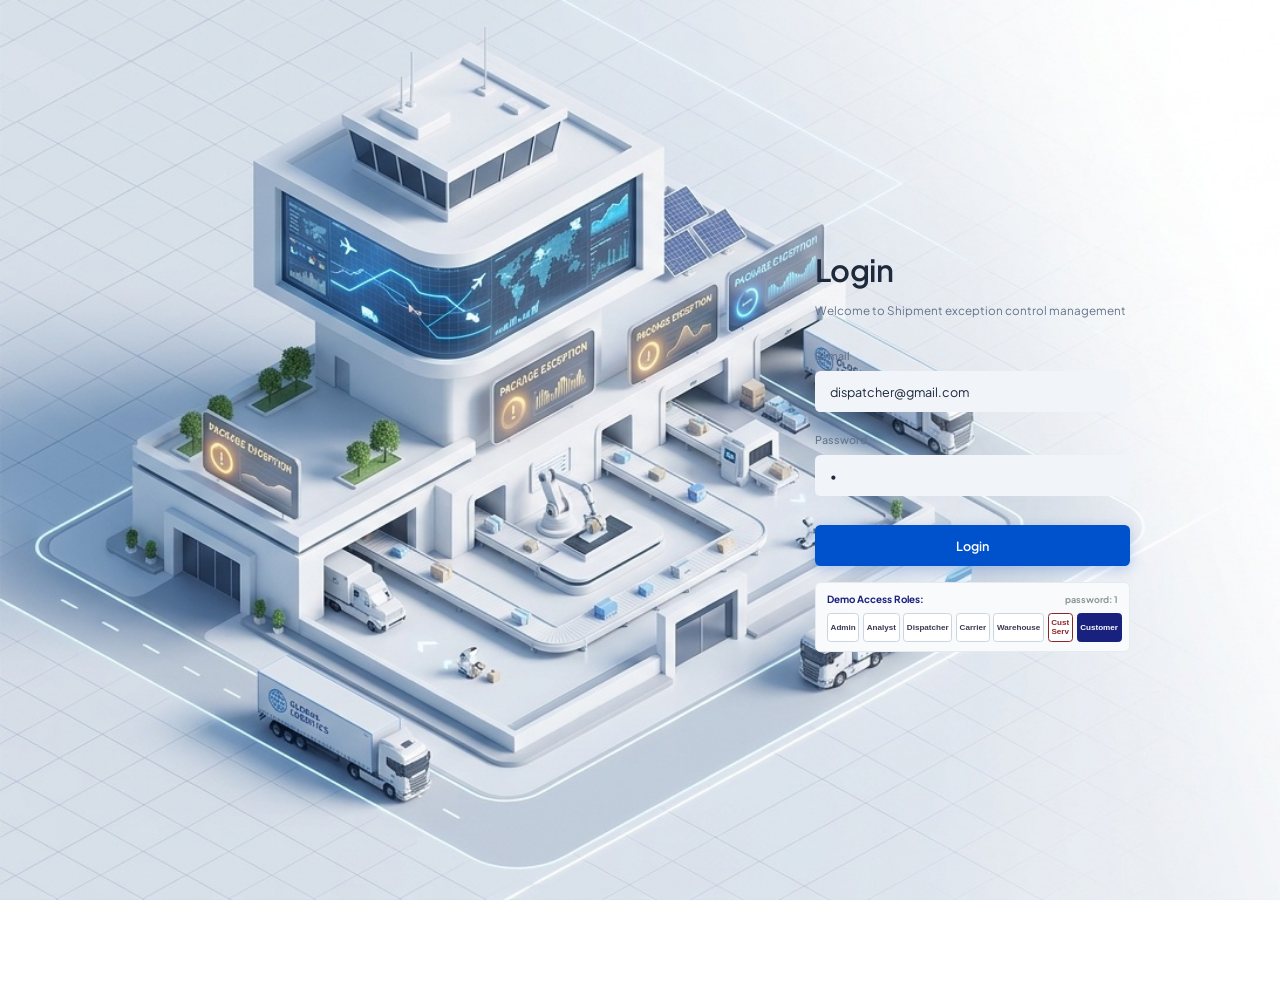
==== commit bfbdede6: "Scale whole website to 90 percent zoom by default" ====
--- a/index.html
+++ b/index.html
@@ -16,9 +16,9 @@
     rel="stylesheet">
 
   <!-- Core Stylesheets -->
-  <link rel="stylesheet" href="css/main.css?v=16">
-  <link rel="stylesheet" href="css/layout.css?v=102">
-  <link rel="stylesheet" href="css/components.css?v=65">
+  <link rel="stylesheet" href="css/main.css?v=17">
+  <link rel="stylesheet" href="css/layout.css?v=103">
+  <link rel="stylesheet" href="css/components.css?v=66">
   <!-- Leaflet Real-World Geographic Map Engine -->
   <link rel="stylesheet" href="css/vendor/leaflet.css?v=57">
   <!-- Phase 2: Analyst Console Stylesheet (US-17 to US-43) -->
@@ -32,7 +32,7 @@
   <!-- Phase 6: Customer Service Stylesheet -->
   <link rel="stylesheet" href="css/customer_service.css?v=60">
   <!-- Phase 7: Customer Portal Stylesheet -->
-  <link rel="stylesheet" href="css/customer_portal.css?v=52">
+  <link rel="stylesheet" href="css/customer_portal.css?v=53">
 
   <!-- Immediate Theme & Accent Loader (Prevents theme flash on load) -->
   <script>
@@ -110,7 +110,7 @@
   <script src="js/ui.js?v=17"></script>
   <!-- Leaflet Real-World Geographic Map Engine -->
   <script src="js/vendor/leaflet.js"></script>
-  <script src="js/live_tracking_map.js?v=61"></script>
+  <script src="js/live_tracking_map.js?v=62"></script>
 
   <!-- Administrator View Controllers (Phase 1) -->
   <script src="js/views/dashboard.js?v=61"></script>
@@ -170,7 +170,7 @@
   <script src="js/views/warehouse_history.js?v=101"></script>
 
   <!-- Phase 6: Customer Service View Controllers -->
-  <script src="js/views/cs_dashboard.js?v=101"></script>
+  <script src="js/views/cs_dashboard.js?v=102"></script>
   <script src="js/views/cs_shipments.js?v=101"></script>
   <script src="js/views/cs_shipment_detail.js?v=101"></script>
   <script src="js/views/cs_queue.js?v=101"></script>
@@ -190,7 +190,7 @@
   <script src="js/views/cust_ai_assistant.js?v=101"></script>
 
   <!-- Application Entrypoint -->
-  <script src="js/app.js?v=120"></script>
+  <script src="js/app.js?v=121"></script>
 </body>
 
 </html>
--- a/css/main.css
+++ b/css/main.css
@@ -227,14 +227,17 @@
   -moz-osx-font-smoothing: grayscale;
 }
 
-/* Full Viewport App Presentation */
+/* Full Viewport App Presentation - Scaled to 90% */
 body {
   margin: 0;
   padding: 0;
-  width: 100vw;
-  height: 100vh;
+  width: 100%;
+  height: 100%;
   overflow: hidden;
   background-color: var(--color-white);
+  zoom: 0.9;
+  -moz-transform: scale(0.9);
+  -moz-transform-origin: 0 0;
 }
 
 body.modal-open {
--- a/css/layout.css
+++ b/css/layout.css
@@ -4,12 +4,18 @@
    ========================================================================== */
 
 /* Full Viewport App Shell */
+#app-root {
+  width: 100%;
+  height: 100%;
+  overflow: hidden;
+}
+
 .app-layout {
   display: flex;
-  width: 100vw;
-  height: 100vh;
-  max-width: 100vw;
-  max-height: 100vh;
+  width: 100%;
+  height: 100%;
+  max-width: 100%;
+  max-height: 100%;
   background-color: var(--color-white);
   border-radius: 0;
   box-shadow: none;
@@ -749,8 +755,8 @@
    LOGIN VIEW (Full Viewport - 3D Isometric Shipment Exception Control Tower)
    ========================================================================== */
 .login-wrapper {
-  height: 100vh;
-  width: 100vw;
+  height: 100%;
+  width: 100%;
   display: flex;
   align-items: center;
   justify-content: center;
@@ -765,10 +771,10 @@
 }
 
 .login-card-container {
-  width: 100vw;
-  height: 100vh;
-  max-width: 100vw;
-  max-height: 100vh;
+  width: 100%;
+  height: 100%;
+  max-width: 100%;
+  max-height: 100%;
   background-color: #FFFFFF;
   background-image: url('../assets/login-exception-tower-clean.jpg');
   background-size: auto 100%;
@@ -887,8 +893,8 @@
   position: fixed;
   top: 0;
   left: 0;
-  width: 100vw;
-  height: 100vh;
+  width: 100%;
+  height: 100%;
   background-color: rgba(3, 4, 18, 0.6);
   backdrop-filter: blur(3px);
   display: flex;
--- a/css/components.css
+++ b/css/components.css
@@ -1128,8 +1128,8 @@
   position: fixed;
   top: 0;
   left: 0;
-  width: 100vw;
-  height: 100vh;
+  width: 100%;
+  height: 100%;
   background-color: #0B1120;
   z-index: 99999;
   display: flex;
@@ -1141,8 +1141,8 @@
   position: absolute;
   top: 0;
   left: 0;
-  width: 100vw;
-  height: 100vh;
+  width: 100%;
+  height: 100%;
   z-index: 10;
   display: block;
   cursor: grab;
@@ -1405,7 +1405,7 @@
   top: 16px;
   right: 20px;
   width: 340px;
-  max-width: calc(100vw - 40px);
+  max-width: calc(100% - 40px);
   z-index: 6000 !important;
   pointer-events: auto;
 }
--- a/css/customer_portal.css
+++ b/css/customer_portal.css
@@ -970,8 +970,8 @@
   position: fixed;
   top: 0;
   left: 0;
-  width: 100vw;
-  height: 100vh;
+  width: 100%;
+  height: 100%;
   background: rgba(7, 7, 36, 0.55);
   backdrop-filter: blur(4px);
   z-index: 10000;
